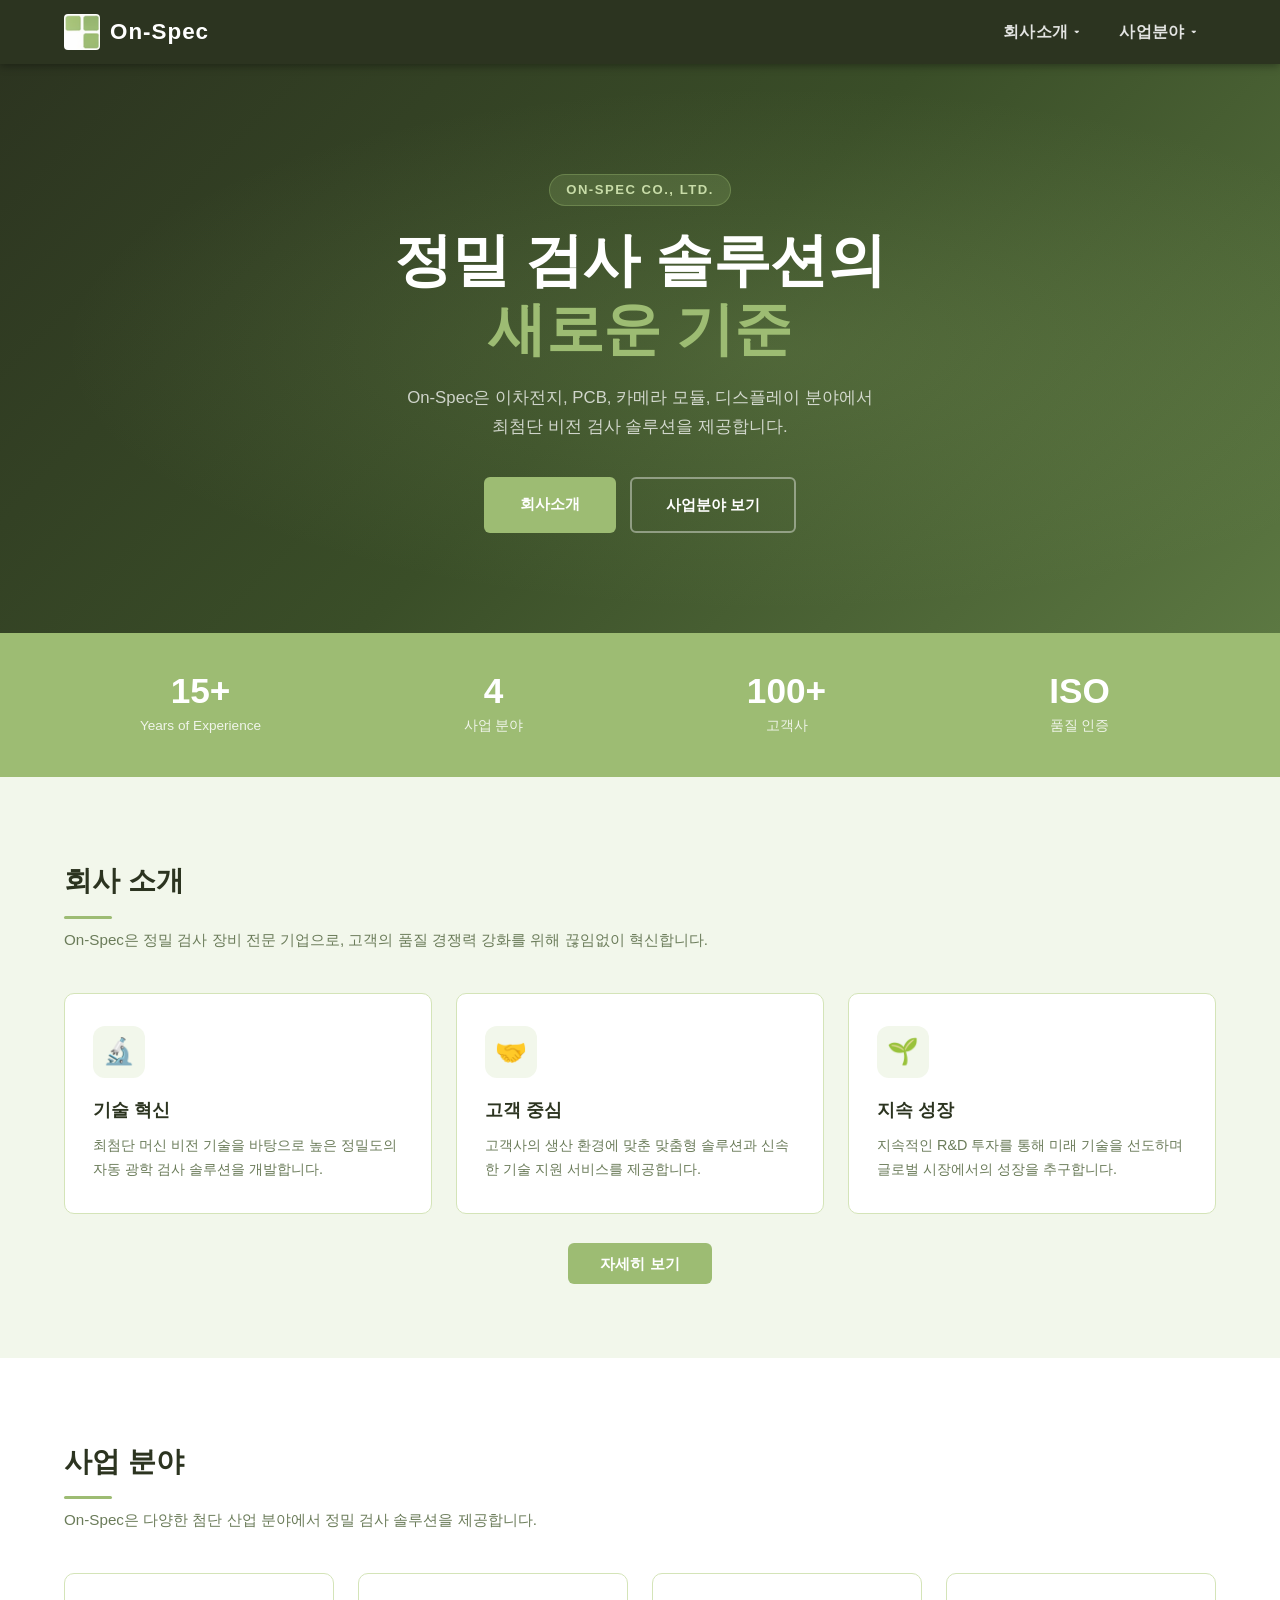
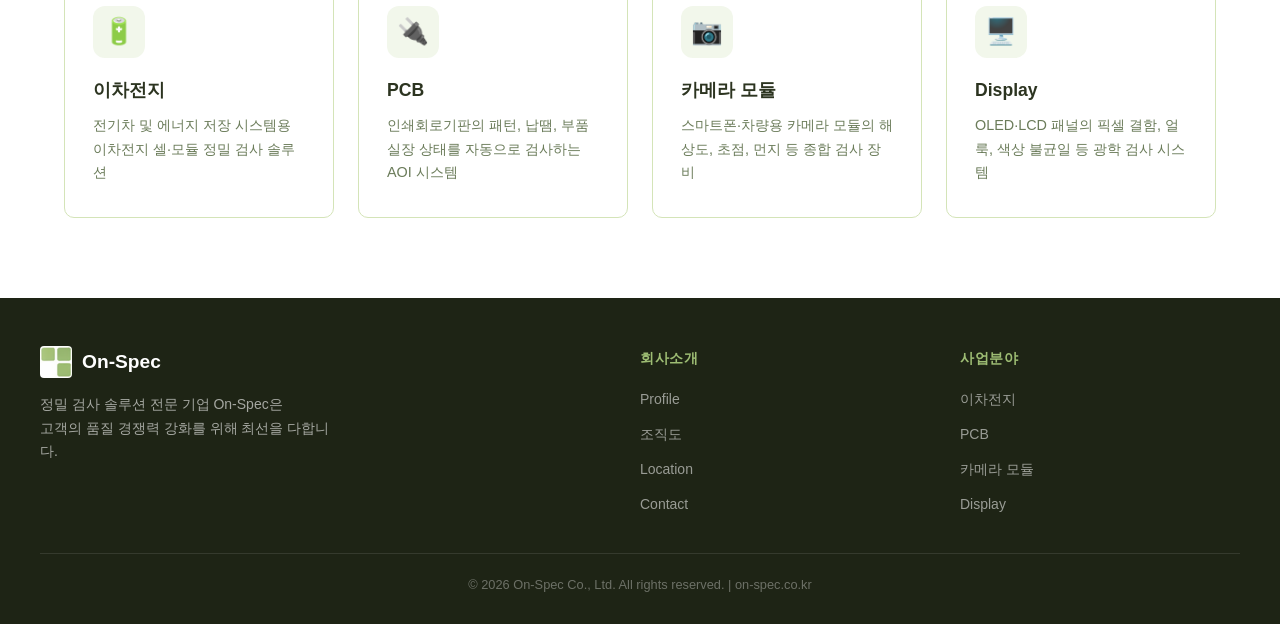
==== index.html @ 86bdb52d "Add complete homepage layout with navigation, company page, and 4 business area pages Agent-Logs-Url" ====
<!DOCTYPE html>
<html lang="ko">
<head>
  <meta charset="UTF-8">
  <meta name="viewport" content="width=device-width, initial-scale=1.0">
  <link rel="icon" href="favicon.ico" type="image/x-icon">
  <title>On-Spec | 홈</title>
  <link rel="stylesheet" href="styles.css">
</head>
<body>

<!-- ── Navigation ─────────────────────────── -->
<nav class="navbar">
  <div class="navbar-inner">
    <a href="index.html" class="navbar-brand">
      <img src="favicon.ico" alt="On-Spec Logo">
      On-Spec
    </a>

    <button class="nav-toggle" id="navToggle" aria-label="메뉴 열기">
      <span></span><span></span><span></span>
    </button>

    <ul class="nav-menu" id="navMenu">
      <li class="nav-item">
        <a href="company.html" class="nav-link">회사소개 <span class="arrow">▾</span></a>
        <div class="dropdown">
          <a href="company.html#profile">Profile</a>
          <a href="company.html#org">조직도</a>
          <a href="company.html#location">Location</a>
          <a href="company.html#contact">Contact</a>
        </div>
      </li>
      <li class="nav-item">
        <a href="battery.html" class="nav-link">사업분야 <span class="arrow">▾</span></a>
        <div class="dropdown">
          <a href="battery.html">이차전지</a>
          <a href="pcb.html">PCB</a>
          <a href="camera.html">카메라 모듈</a>
          <a href="display.html">Display</a>
        </div>
      </li>
    </ul>
  </div>
</nav>

<!-- ── Hero ──────────────────────────────── -->
<section class="hero">
  <div class="hero-content">
    <span class="hero-tag">On-Spec Co., Ltd.</span>
    <h1>정밀 검사 솔루션의<br><em>새로운 기준</em></h1>
    <p class="hero-desc">
      On-Spec은 이차전지, PCB, 카메라 모듈, 디스플레이 분야에서<br>
      최첨단 비전 검사 솔루션을 제공합니다.
    </p>
    <div class="hero-actions">
      <a href="company.html" class="btn-hero-primary">회사소개</a>
      <a href="battery.html" class="btn-hero-outline">사업분야 보기</a>
    </div>
  </div>
</section>

<!-- ── Stats ─────────────────────────────── -->
<div class="stat-strip">
  <div class="container">
    <div class="stats-grid">
      <div class="stat-item">
        <div class="stat-num">15+</div>
        <div class="stat-label">Years of Experience</div>
      </div>
      <div class="stat-item">
        <div class="stat-num">4</div>
        <div class="stat-label">사업 분야</div>
      </div>
      <div class="stat-item">
        <div class="stat-num">100+</div>
        <div class="stat-label">고객사</div>
      </div>
      <div class="stat-item">
        <div class="stat-num">ISO</div>
        <div class="stat-label">품질 인증</div>
      </div>
    </div>
  </div>
</div>

<!-- ── Company Overview ───────────────────── -->
<div class="section">
  <div class="container">
    <h2 class="section-title">회사 소개</h2>
    <p class="section-subtitle">On-Spec은 정밀 검사 장비 전문 기업으로, 고객의 품질 경쟁력 강화를 위해 끊임없이 혁신합니다.</p>
    <div class="card-grid">
      <div class="card">
        <div class="card-icon">🔬</div>
        <h3>기술 혁신</h3>
        <p>최첨단 머신 비전 기술을 바탕으로 높은 정밀도의 자동 광학 검사 솔루션을 개발합니다.</p>
      </div>
      <div class="card">
        <div class="card-icon">🤝</div>
        <h3>고객 중심</h3>
        <p>고객사의 생산 환경에 맞춘 맞춤형 솔루션과 신속한 기술 지원 서비스를 제공합니다.</p>
      </div>
      <div class="card">
        <div class="card-icon">🌱</div>
        <h3>지속 성장</h3>
        <p>지속적인 R&amp;D 투자를 통해 미래 기술을 선도하며 글로벌 시장에서의 성장을 추구합니다.</p>
      </div>
    </div>
    <div style="text-align:center;margin-top:36px;">
      <a href="company.html" class="btn-primary">자세히 보기</a>
    </div>
  </div>
</div>

<!-- ── Business Areas ─────────────────────── -->
<div class="section section-alt">
  <div class="container">
    <h2 class="section-title">사업 분야</h2>
    <p class="section-subtitle">On-Spec은 다양한 첨단 산업 분야에서 정밀 검사 솔루션을 제공합니다.</p>
    <div class="card-grid">
      <a href="battery.html" class="card">
        <div class="card-icon">🔋</div>
        <h3>이차전지</h3>
        <p>전기차 및 에너지 저장 시스템용 이차전지 셀·모듈 정밀 검사 솔루션</p>
      </a>
      <a href="pcb.html" class="card">
        <div class="card-icon">🔌</div>
        <h3>PCB</h3>
        <p>인쇄회로기판의 패턴, 납땜, 부품 실장 상태를 자동으로 검사하는 AOI 시스템</p>
      </a>
      <a href="camera.html" class="card">
        <div class="card-icon">📷</div>
        <h3>카메라 모듈</h3>
        <p>스마트폰·차량용 카메라 모듈의 해상도, 초점, 먼지 등 종합 검사 장비</p>
      </a>
      <a href="display.html" class="card">
        <div class="card-icon">🖥️</div>
        <h3>Display</h3>
        <p>OLED·LCD 패널의 픽셀 결함, 얼룩, 색상 불균일 등 광학 검사 시스템</p>
      </a>
    </div>
  </div>
</div>

<!-- ── Footer ─────────────────────────────── -->
<footer>
  <div class="footer-inner">
    <div class="footer-grid">
      <div>
        <div class="footer-brand">
          <img src="favicon.ico" alt="On-Spec Logo">
          On-Spec
        </div>
        <p class="footer-desc">
          정밀 검사 솔루션 전문 기업 On-Spec은<br>
          고객의 품질 경쟁력 강화를 위해 최선을 다합니다.
        </p>
      </div>
      <div class="footer-col">
        <h4>회사소개</h4>
        <ul>
          <li><a href="company.html#profile">Profile</a></li>
          <li><a href="company.html#org">조직도</a></li>
          <li><a href="company.html#location">Location</a></li>
          <li><a href="company.html#contact">Contact</a></li>
        </ul>
      </div>
      <div class="footer-col">
        <h4>사업분야</h4>
        <ul>
          <li><a href="battery.html">이차전지</a></li>
          <li><a href="pcb.html">PCB</a></li>
          <li><a href="camera.html">카메라 모듈</a></li>
          <li><a href="display.html">Display</a></li>
        </ul>
      </div>
    </div>
    <div class="footer-bottom">
      © 2026 On-Spec Co., Ltd. All rights reserved. | on-spec.co.kr
    </div>
  </div>
</footer>

<script>
  // Mobile nav toggle
  const toggle = document.getElementById('navToggle');
  const menu = document.getElementById('navMenu');
  toggle.addEventListener('click', () => menu.classList.toggle('open'));

  // Mobile dropdown toggle
  document.querySelectorAll('.nav-link').forEach(link => {
    link.addEventListener('click', function(e) {
      if (window.innerWidth <= 768 && this.nextElementSibling) {
        e.preventDefault();
        this.parentElement.classList.toggle('open');
      }
    });
  });
</script>
</body>
</html>
---- styles.css ----
/* =========================================
   OnSpec Homepage – Shared Styles
   Color theme derived from favicon.ico
   Primary: #9dbc73 (sage green)
   ========================================= */

:root {
  --primary:        #9dbc73;
  --primary-dark:   #7a9a58;
  --primary-darker: #5c7842;
  --primary-light:  #c8dca8;
  --primary-bg:     #f2f7eb;
  --header-bg:      #2c3420;
  --footer-bg:      #1e2415;
  --white:          #ffffff;
  --text:           #2c3420;
  --text-muted:     #6b7c5a;
  --border:         #d4e4b8;
}

/* ─── Reset & Base ─────────────────────── */
*, *::before, *::after { box-sizing: border-box; margin: 0; padding: 0; }

html { scroll-behavior: smooth; }

body {
  font-family: 'Malgun Gothic', '맑은 고딕', 'Apple SD Gothic Neo', 'Noto Sans KR', sans-serif;
  background: var(--primary-bg);
  color: var(--text);
  line-height: 1.7;
  font-size: 16px;
}

a { color: inherit; text-decoration: none; }
img { max-width: 100%; display: block; }
ul { list-style: none; }

/* ─── Navigation ────────────────────────── */
.navbar {
  position: sticky;
  top: 0;
  z-index: 1000;
  background: var(--header-bg);
  box-shadow: 0 2px 8px rgba(0,0,0,0.35);
}

.navbar-inner {
  max-width: 1200px;
  margin: 0 auto;
  display: flex;
  align-items: center;
  justify-content: space-between;
  padding: 0 24px;
  height: 64px;
}

.navbar-brand {
  display: flex;
  align-items: center;
  gap: 10px;
  color: var(--white);
  font-size: 1.4rem;
  font-weight: 700;
  letter-spacing: 1px;
}
.navbar-brand img {
  width: 36px;
  height: 36px;
  object-fit: contain;
  border-radius: 4px;
}

/* nav menu */
.nav-menu {
  display: flex;
  gap: 0;
  align-items: stretch;
  height: 64px;
}

.nav-item {
  position: relative;
  display: flex;
  align-items: center;
}

.nav-link {
  display: flex;
  align-items: center;
  gap: 6px;
  padding: 0 20px;
  height: 64px;
  color: rgba(255,255,255,0.87);
  font-size: 0.97rem;
  font-weight: 600;
  letter-spacing: 0.3px;
  transition: color 0.2s, background 0.2s;
  white-space: nowrap;
}
.nav-link .arrow {
  font-size: 0.65rem;
  transition: transform 0.2s;
}

.nav-item:hover > .nav-link,
.nav-item.active > .nav-link {
  color: var(--primary);
  background: rgba(157, 188, 115, 0.12);
}
.nav-item:hover > .nav-link .arrow {
  transform: rotate(180deg);
}

/* dropdown */
.dropdown {
  position: absolute;
  top: 64px;
  left: 0;
  min-width: 160px;
  background: var(--header-bg);
  border-top: 2px solid var(--primary);
  box-shadow: 0 6px 20px rgba(0,0,0,0.3);
  opacity: 0;
  visibility: hidden;
  transform: translateY(-8px);
  transition: opacity 0.2s, transform 0.2s, visibility 0.2s;
}

.nav-item:hover > .dropdown {
  opacity: 1;
  visibility: visible;
  transform: translateY(0);
}

.dropdown a {
  display: block;
  padding: 11px 20px;
  color: rgba(255,255,255,0.78);
  font-size: 0.9rem;
  border-bottom: 1px solid rgba(255,255,255,0.06);
  transition: color 0.18s, background 0.18s, padding-left 0.18s;
}
.dropdown a:last-child { border-bottom: none; }

.dropdown a:hover,
.dropdown a.active {
  color: var(--primary);
  background: rgba(157, 188, 115, 0.1);
  padding-left: 26px;
}

/* hamburger (mobile) */
.nav-toggle {
  display: none;
  flex-direction: column;
  gap: 5px;
  background: none;
  border: none;
  cursor: pointer;
  padding: 4px;
}
.nav-toggle span {
  width: 26px;
  height: 2px;
  background: var(--white);
  border-radius: 2px;
  transition: 0.3s;
}

/* ─── Page Hero ─────────────────────────── */
.page-hero {
  background: linear-gradient(135deg, var(--header-bg) 0%, var(--primary-darker) 100%);
  color: var(--white);
  padding: 80px 24px 70px;
  text-align: center;
}
.page-hero h1 {
  font-size: 2.2rem;
  font-weight: 700;
  letter-spacing: 1px;
  margin-bottom: 12px;
}
.page-hero p {
  color: var(--primary-light);
  font-size: 1.05rem;
  max-width: 560px;
  margin: 0 auto;
}

/* breadcrumb */
.breadcrumb {
  background: var(--white);
  border-bottom: 1px solid var(--border);
  padding: 10px 24px;
  font-size: 0.83rem;
  color: var(--text-muted);
}
.breadcrumb-inner {
  max-width: 1200px;
  margin: 0 auto;
  display: flex;
  align-items: center;
  gap: 8px;
}
.breadcrumb a { color: var(--text-muted); }
.breadcrumb a:hover { color: var(--primary-dark); }
.breadcrumb .sep { color: var(--border); }
.breadcrumb .current { color: var(--primary-darker); font-weight: 600; }

/* ─── Main Container ────────────────────── */
.container {
  max-width: 1200px;
  margin: 0 auto;
  padding: 0 24px;
}

/* ─── Sections ──────────────────────────── */
.section {
  padding: 80px 0;
}
.section-alt {
  background: var(--white);
}

.section-title {
  font-size: 1.75rem;
  font-weight: 700;
  color: var(--text);
  margin-bottom: 8px;
  position: relative;
  padding-bottom: 14px;
}
.section-title::after {
  content: '';
  position: absolute;
  bottom: 0;
  left: 0;
  width: 48px;
  height: 3px;
  background: var(--primary);
  border-radius: 2px;
}
.section-subtitle {
  color: var(--text-muted);
  font-size: 0.95rem;
  margin-bottom: 40px;
  margin-top: 8px;
}

/* ─── Cards ─────────────────────────────── */
.card-grid {
  display: grid;
  grid-template-columns: repeat(auto-fit, minmax(260px, 1fr));
  gap: 24px;
  margin-top: 32px;
}

.card {
  background: var(--white);
  border: 1px solid var(--border);
  border-radius: 10px;
  padding: 32px 28px;
  transition: box-shadow 0.25s, transform 0.25s;
}
.card:hover {
  box-shadow: 0 8px 28px rgba(92, 120, 66, 0.15);
  transform: translateY(-3px);
}

.card-icon {
  width: 52px;
  height: 52px;
  background: var(--primary-bg);
  border-radius: 12px;
  display: flex;
  align-items: center;
  justify-content: center;
  font-size: 1.6rem;
  margin-bottom: 18px;
  color: var(--primary-darker);
}

.card h3 {
  font-size: 1.1rem;
  font-weight: 700;
  margin-bottom: 8px;
  color: var(--text);
}
.card p {
  font-size: 0.9rem;
  color: var(--text-muted);
  line-height: 1.65;
}

/* ─── Info Table ────────────────────────── */
.info-table {
  width: 100%;
  border-collapse: collapse;
  background: var(--white);
  border-radius: 8px;
  overflow: hidden;
  box-shadow: 0 2px 8px rgba(0,0,0,0.06);
}
.info-table th,
.info-table td {
  padding: 14px 20px;
  border-bottom: 1px solid var(--border);
  font-size: 0.93rem;
}
.info-table th {
  background: var(--primary-bg);
  color: var(--primary-darker);
  font-weight: 700;
  white-space: nowrap;
  width: 160px;
  text-align: left;
}
.info-table td { color: var(--text); }
.info-table tr:last-child th,
.info-table tr:last-child td { border-bottom: none; }

/* ─── Org Chart ─────────────────────────── */
.org-chart {
  display: flex;
  flex-direction: column;
  align-items: center;
  gap: 0;
  padding: 40px 0;
}
.org-box {
  background: var(--primary);
  color: var(--white);
  padding: 12px 32px;
  border-radius: 6px;
  font-weight: 700;
  font-size: 1rem;
  text-align: center;
  min-width: 140px;
  box-shadow: 0 3px 10px rgba(92,120,66,0.25);
}
.org-box.secondary {
  background: var(--white);
  color: var(--primary-darker);
  border: 2px solid var(--primary);
  font-weight: 600;
  font-size: 0.9rem;
  min-width: 120px;
}
.org-connector {
  width: 2px;
  height: 30px;
  background: var(--primary);
}
.org-row {
  display: flex;
  gap: 24px;
  align-items: flex-start;
  justify-content: center;
}
.org-branch {
  display: flex;
  flex-direction: column;
  align-items: center;
  gap: 0;
}
.org-branch-row {
  display: flex;
  gap: 24px;
  position: relative;
}
.org-branch-row::before {
  content: '';
  position: absolute;
  top: 0;
  left: 60px;
  right: 60px;
  height: 2px;
  background: var(--primary);
}

/* ─── Map placeholder ───────────────────── */
.map-placeholder {
  background: var(--primary-bg);
  border: 2px dashed var(--primary-light);
  border-radius: 10px;
  height: 320px;
  display: flex;
  flex-direction: column;
  align-items: center;
  justify-content: center;
  color: var(--text-muted);
  font-size: 0.95rem;
  gap: 12px;
}
.map-placeholder .map-icon {
  font-size: 2.5rem;
}

/* ─── Contact Form ──────────────────────── */
.contact-form {
  background: var(--white);
  border: 1px solid var(--border);
  border-radius: 10px;
  padding: 36px;
  max-width: 640px;
}
.form-row {
  display: grid;
  grid-template-columns: 1fr 1fr;
  gap: 16px;
  margin-bottom: 16px;
}
.form-group {
  display: flex;
  flex-direction: column;
  gap: 6px;
}
.form-group.full { grid-column: 1 / -1; }
.form-group label {
  font-size: 0.875rem;
  font-weight: 600;
  color: var(--text);
}
.form-group input,
.form-group textarea,
.form-group select {
  padding: 10px 14px;
  border: 1.5px solid var(--border);
  border-radius: 6px;
  font-size: 0.9rem;
  font-family: inherit;
  background: var(--white);
  color: var(--text);
  transition: border-color 0.2s;
  outline: none;
}
.form-group input:focus,
.form-group textarea:focus {
  border-color: var(--primary);
  box-shadow: 0 0 0 3px rgba(157,188,115,0.2);
}
.form-group textarea { resize: vertical; min-height: 120px; }

.btn-primary {
  background: var(--primary);
  color: var(--white);
  border: none;
  padding: 12px 32px;
  border-radius: 6px;
  font-size: 0.95rem;
  font-weight: 700;
  cursor: pointer;
  font-family: inherit;
  transition: background 0.2s, transform 0.15s;
}
.btn-primary:hover {
  background: var(--primary-dark);
  transform: translateY(-1px);
}

/* ─── Business Area Page ────────────────── */
.biz-hero {
  background: linear-gradient(135deg, var(--header-bg) 0%, var(--primary-darker) 55%, var(--primary-dark) 100%);
  color: var(--white);
  padding: 90px 24px;
  text-align: center;
}
.biz-hero .biz-icon {
  font-size: 3.5rem;
  margin-bottom: 16px;
}
.biz-hero h1 {
  font-size: 2.4rem;
  font-weight: 800;
  margin-bottom: 14px;
}
.biz-hero p {
  font-size: 1.05rem;
  color: var(--primary-light);
  max-width: 580px;
  margin: 0 auto;
  line-height: 1.75;
}

.feature-grid {
  display: grid;
  grid-template-columns: repeat(auto-fit, minmax(220px, 1fr));
  gap: 20px;
  margin-top: 32px;
}
.feature-item {
  background: var(--primary-bg);
  border-left: 4px solid var(--primary);
  border-radius: 0 8px 8px 0;
  padding: 20px 22px;
}
.feature-item h4 {
  font-size: 0.97rem;
  font-weight: 700;
  color: var(--primary-darker);
  margin-bottom: 6px;
}
.feature-item p {
  font-size: 0.86rem;
  color: var(--text-muted);
  line-height: 1.6;
}

.spec-table {
  width: 100%;
  border-collapse: collapse;
  margin-top: 28px;
  background: var(--white);
  border-radius: 8px;
  overflow: hidden;
  box-shadow: 0 2px 8px rgba(0,0,0,0.06);
}
.spec-table thead {
  background: var(--primary);
  color: var(--white);
}
.spec-table th,
.spec-table td {
  padding: 13px 18px;
  text-align: left;
  border-bottom: 1px solid var(--border);
  font-size: 0.9rem;
}
.spec-table td { color: var(--text); }
.spec-table tbody tr:hover { background: var(--primary-bg); }
.spec-table tbody tr:last-child td { border-bottom: none; }

/* ─── Footer ────────────────────────────── */
footer {
  background: var(--footer-bg);
  color: rgba(255,255,255,0.6);
  padding: 48px 24px 28px;
}
.footer-inner {
  max-width: 1200px;
  margin: 0 auto;
}
.footer-grid {
  display: grid;
  grid-template-columns: 2fr 1fr 1fr;
  gap: 40px;
  margin-bottom: 36px;
}
.footer-brand {
  display: flex;
  align-items: center;
  gap: 10px;
  color: var(--white);
  font-size: 1.2rem;
  font-weight: 700;
  margin-bottom: 14px;
}
.footer-brand img {
  width: 32px;
  height: 32px;
  object-fit: contain;
  border-radius: 4px;
}
.footer-desc {
  font-size: 0.875rem;
  line-height: 1.7;
  max-width: 300px;
}
.footer-col h4 {
  color: var(--primary);
  font-size: 0.9rem;
  font-weight: 700;
  letter-spacing: 0.5px;
  margin-bottom: 14px;
  text-transform: uppercase;
}
.footer-col ul { display: flex; flex-direction: column; gap: 8px; }
.footer-col ul a {
  font-size: 0.875rem;
  color: rgba(255,255,255,0.55);
  transition: color 0.18s;
}
.footer-col ul a:hover { color: var(--primary); }
.footer-bottom {
  border-top: 1px solid rgba(255,255,255,0.1);
  padding-top: 20px;
  text-align: center;
  font-size: 0.8rem;
  color: rgba(255,255,255,0.35);
}

/* ─── Index Hero ────────────────────────── */
.hero {
  background: linear-gradient(135deg, var(--header-bg) 0%, #3a4e28 50%, var(--primary-darker) 100%);
  color: var(--white);
  padding: 110px 24px 100px;
  text-align: center;
  position: relative;
  overflow: hidden;
}
.hero::before {
  content: '';
  position: absolute;
  inset: 0;
  background: radial-gradient(ellipse at 60% 50%, rgba(157,188,115,0.18) 0%, transparent 65%);
}
.hero-content { position: relative; z-index: 1; }
.hero-tag {
  display: inline-block;
  background: rgba(157,188,115,0.2);
  color: var(--primary-light);
  border: 1px solid rgba(157,188,115,0.35);
  padding: 4px 16px;
  border-radius: 99px;
  font-size: 0.82rem;
  font-weight: 600;
  letter-spacing: 1.5px;
  text-transform: uppercase;
  margin-bottom: 20px;
}
.hero h1 {
  font-size: clamp(2.2rem, 5vw, 3.6rem);
  font-weight: 800;
  line-height: 1.2;
  margin-bottom: 18px;
  letter-spacing: -0.5px;
}
.hero h1 em {
  font-style: normal;
  color: var(--primary);
}
.hero-desc {
  font-size: 1.05rem;
  color: rgba(255,255,255,0.75);
  max-width: 540px;
  margin: 0 auto 36px;
  line-height: 1.75;
}
.hero-actions {
  display: flex;
  gap: 14px;
  justify-content: center;
  flex-wrap: wrap;
}
.btn-hero-primary {
  background: var(--primary);
  color: var(--white);
  padding: 14px 36px;
  border-radius: 6px;
  font-weight: 700;
  font-size: 0.95rem;
  transition: background 0.2s, transform 0.15s;
}
.btn-hero-primary:hover {
  background: var(--primary-dark);
  transform: translateY(-2px);
}
.btn-hero-outline {
  background: transparent;
  color: var(--white);
  border: 2px solid rgba(255,255,255,0.4);
  padding: 13px 34px;
  border-radius: 6px;
  font-weight: 600;
  font-size: 0.95rem;
  transition: border-color 0.2s, background 0.2s;
}
.btn-hero-outline:hover {
  border-color: var(--primary);
  background: rgba(157,188,115,0.1);
}

/* ─── Anchor scroll offset (sticky nav) ─── */
.scroll-anchor {
  display: block;
  visibility: hidden;
  height: 0;
  margin-top: -80px;
  padding-top: 80px;
}

/* ─── Company page sub-nav ─────────────── */
.sub-nav {
  background: var(--white);
  border-bottom: 2px solid var(--border);
  position: sticky;
  top: 64px;
  z-index: 900;
}
.sub-nav-inner {
  max-width: 1200px;
  margin: 0 auto;
  padding: 0 24px;
  display: flex;
  gap: 0;
  overflow-x: auto;
}
.sub-nav a {
  display: block;
  padding: 14px 22px;
  font-size: 0.9rem;
  font-weight: 600;
  color: var(--text-muted);
  border-bottom: 3px solid transparent;
  white-space: nowrap;
  transition: color 0.2s, border-color 0.2s;
}
.sub-nav a:hover,
.sub-nav a.active {
  color: var(--primary-darker);
  border-bottom-color: var(--primary);
}

/* ─── Stat strip ────────────────────────── */
.stat-strip {
  background: var(--primary);
  color: var(--white);
  padding: 40px 24px;
}
.stat-strip .container { display: flex; }
.stats-grid {
  display: grid;
  grid-template-columns: repeat(4, 1fr);
  gap: 20px;
  text-align: center;
  width: 100%;
}
.stat-item .stat-num {
  font-size: 2.2rem;
  font-weight: 800;
  line-height: 1;
  margin-bottom: 6px;
}
.stat-item .stat-label {
  font-size: 0.85rem;
  opacity: 0.85;
}

/* ─── Responsive ────────────────────────── */
@media (max-width: 768px) {
  .nav-toggle { display: flex; }
  .nav-menu {
    position: absolute;
    top: 64px;
    left: 0;
    right: 0;
    background: var(--header-bg);
    flex-direction: column;
    height: auto;
    max-height: 0;
    overflow: hidden;
    transition: max-height 0.35s ease;
    box-shadow: 0 6px 18px rgba(0,0,0,0.3);
  }
  .nav-menu.open { max-height: 600px; }
  .nav-item { flex-direction: column; align-items: flex-start; }
  .nav-link {
    height: auto;
    padding: 14px 20px;
    width: 100%;
    justify-content: space-between;
  }
  .dropdown {
    position: static;
    opacity: 1;
    visibility: visible;
    transform: none;
    box-shadow: none;
    border-top: none;
    border-left: 3px solid var(--primary);
    margin-left: 20px;
    width: calc(100% - 20px);
    display: none;
  }
  .nav-item.open > .dropdown { display: block; }
  .footer-grid { grid-template-columns: 1fr; gap: 28px; }
  .stats-grid { grid-template-columns: repeat(2, 1fr); }
  .form-row { grid-template-columns: 1fr; }
  .page-hero h1 { font-size: 1.6rem; }
  .hero h1 { font-size: 2rem; }
}

@media (max-width: 480px) {
  .stats-grid { grid-template-columns: 1fr 1fr; }
  .section { padding: 52px 0; }
}

/* Responsive two-column grids inside sections */
@media (max-width: 860px) {
  .section > .container > div[style*="grid-template-columns:1fr 1fr"],
  .section.section-alt > .container > div[style*="grid-template-columns:1fr 1fr"] {
    grid-template-columns: 1fr !important;
  }
}
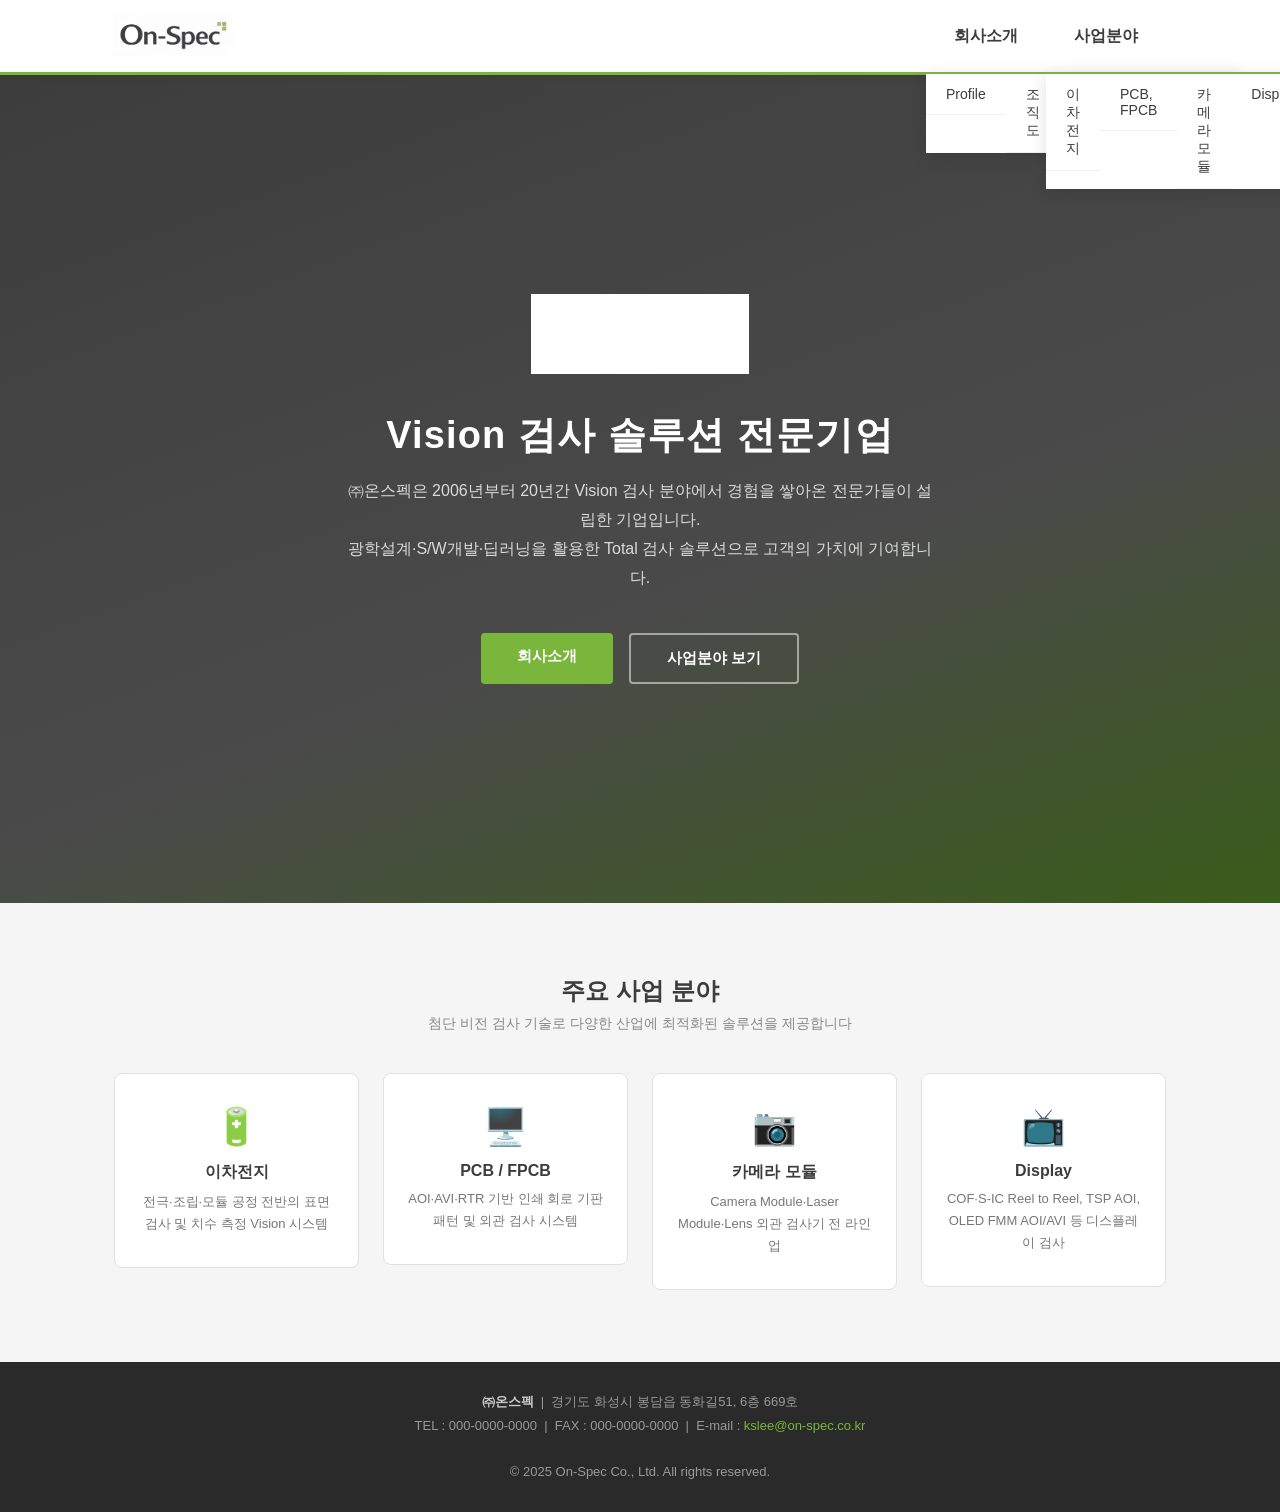
==== commit b1a34694: "Build OnSpec homepage: index, company, business pages with shared CSS Agent-Logs-Url: https://github" ====
--- a/index.html
+++ b/index.html
@@ -4,198 +4,101 @@
   <meta charset="UTF-8">
   <meta name="viewport" content="width=device-width, initial-scale=1.0">
   <link rel="icon" href="favicon.ico" type="image/x-icon">
-  <title>On-Spec | 홈</title>
-  <link rel="stylesheet" href="styles.css">
+  <title>㈜온스펙 – Vision 검사 솔루션 전문기업</title>
+  <link rel="stylesheet" href="css/style.css">
 </head>
 <body>
 
-<!-- ── Navigation ─────────────────────────── -->
-<nav class="navbar">
-  <div class="navbar-inner">
-    <a href="index.html" class="navbar-brand">
-      <img src="favicon.ico" alt="On-Spec Logo">
-      On-Spec
-    </a>
+<!-- ====== HEADER ====== -->
+<header id="main-header">
+  <div class="header-inner">
+    <div class="logo">
+      <a href="index.html">
+        <img src="res/logo.png" alt="On-Spec 로고">
+      </a>
+    </div>
+    <nav id="main-nav">
+      <ul>
+        <li>
+          <a href="company.html">회사소개</a>
+          <ul class="dropdown-menu">
+            <li><a href="company.html#profile">Profile</a></li>
+            <li><a href="company.html#org">조직도</a></li>
+            <li><a href="company.html#location">Location</a></li>
+            <li><a href="company.html#contact">Contact</a></li>
+          </ul>
+        </li>
+        <li>
+          <a href="business.html">사업분야</a>
+          <ul class="dropdown-menu">
+            <li><a href="business.html#battery">이차전지</a></li>
+            <li><a href="business.html#pcb">PCB, FPCB</a></li>
+            <li><a href="business.html#camera">카메라 모듈</a></li>
+            <li><a href="business.html#display">Display</a></li>
+          </ul>
+        </li>
+      </ul>
+    </nav>
+  </div>
+</header>
 
-    <button class="nav-toggle" id="navToggle" aria-label="메뉴 열기">
-      <span></span><span></span><span></span>
-    </button>
-
-    <ul class="nav-menu" id="navMenu">
-      <li class="nav-item">
-        <a href="company.html" class="nav-link">회사소개 <span class="arrow">▾</span></a>
-        <div class="dropdown">
-          <a href="company.html#profile">Profile</a>
-          <a href="company.html#org">조직도</a>
-          <a href="company.html#location">Location</a>
-          <a href="company.html#contact">Contact</a>
-        </div>
-      </li>
-      <li class="nav-item">
-        <a href="battery.html" class="nav-link">사업분야 <span class="arrow">▾</span></a>
-        <div class="dropdown">
-          <a href="battery.html">이차전지</a>
-          <a href="pcb.html">PCB</a>
-          <a href="camera.html">카메라 모듈</a>
-          <a href="display.html">Display</a>
-        </div>
-      </li>
-    </ul>
-  </div>
-</nav>
-
-<!-- ── Hero ──────────────────────────────── -->
-<section class="hero">
-  <div class="hero-content">
-    <span class="hero-tag">On-Spec Co., Ltd.</span>
-    <h1>정밀 검사 솔루션의<br><em>새로운 기준</em></h1>
-    <p class="hero-desc">
-      On-Spec은 이차전지, PCB, 카메라 모듈, 디스플레이 분야에서<br>
-      최첨단 비전 검사 솔루션을 제공합니다.
-    </p>
-    <div class="hero-actions">
-      <a href="company.html" class="btn-hero-primary">회사소개</a>
-      <a href="battery.html" class="btn-hero-outline">사업분야 보기</a>
+<!-- ====== HERO ====== -->
+<section class="index-hero">
+  <div class="index-hero-content">
+    <img src="res/logo.png" alt="On-Spec" class="index-hero-logo">
+    <h2>Vision 검사 솔루션 전문기업</h2>
+    <p>㈜온스펙은 2006년부터 20년간 Vision 검사 분야에서 경험을 쌓아온 전문가들이 설립한 기업입니다.<br>
+       광학설계·S/W개발·딥러닝을 활용한 Total 검사 솔루션으로 고객의 가치에 기여합니다.</p>
+    <div class="hero-buttons">
+      <a href="company.html" class="btn-primary">회사소개</a>
+      <a href="business.html" class="btn-secondary">사업분야 보기</a>
     </div>
   </div>
 </section>
 
-<!-- ── Stats ─────────────────────────────── -->
-<div class="stat-strip">
-  <div class="container">
-    <div class="stats-grid">
-      <div class="stat-item">
-        <div class="stat-num">15+</div>
-        <div class="stat-label">Years of Experience</div>
+<!-- ====== FEATURE CARDS ====== -->
+<div class="index-features">
+  <p class="features-title">주요 사업 분야</p>
+  <p class="features-sub">첨단 비전 검사 기술로 다양한 산업에 최적화된 솔루션을 제공합니다</p>
+  <div class="features-grid">
+    <a href="business.html#battery" style="text-decoration:none">
+      <div class="feature-card">
+        <div class="f-icon">🔋</div>
+        <h3>이차전지</h3>
+        <p>전극·조립·모듈 공정 전반의 표면 검사 및 치수 측정 Vision 시스템</p>
       </div>
-      <div class="stat-item">
-        <div class="stat-num">4</div>
-        <div class="stat-label">사업 분야</div>
+    </a>
+    <a href="business.html#pcb" style="text-decoration:none">
+      <div class="feature-card">
+        <div class="f-icon">🖥️</div>
+        <h3>PCB / FPCB</h3>
+        <p>AOI·AVI·RTR 기반 인쇄 회로 기판 패턴 및 외관 검사 시스템</p>
       </div>
-      <div class="stat-item">
-        <div class="stat-num">100+</div>
-        <div class="stat-label">고객사</div>
+    </a>
+    <a href="business.html#camera" style="text-decoration:none">
+      <div class="feature-card">
+        <div class="f-icon">📷</div>
+        <h3>카메라 모듈</h3>
+        <p>Camera Module·Laser Module·Lens 외관 검사기 전 라인업</p>
       </div>
-      <div class="stat-item">
-        <div class="stat-num">ISO</div>
-        <div class="stat-label">품질 인증</div>
+    </a>
+    <a href="business.html#display" style="text-decoration:none">
+      <div class="feature-card">
+        <div class="f-icon">📺</div>
+        <h3>Display</h3>
+        <p>COF·S-IC Reel to Reel, TSP AOI, OLED FMM AOI/AVI 등 디스플레이 검사</p>
       </div>
-    </div>
+    </a>
   </div>
 </div>
 
-<!-- ── Company Overview ───────────────────── -->
-<div class="section">
-  <div class="container">
-    <h2 class="section-title">회사 소개</h2>
-    <p class="section-subtitle">On-Spec은 정밀 검사 장비 전문 기업으로, 고객의 품질 경쟁력 강화를 위해 끊임없이 혁신합니다.</p>
-    <div class="card-grid">
-      <div class="card">
-        <div class="card-icon">🔬</div>
-        <h3>기술 혁신</h3>
-        <p>최첨단 머신 비전 기술을 바탕으로 높은 정밀도의 자동 광학 검사 솔루션을 개발합니다.</p>
-      </div>
-      <div class="card">
-        <div class="card-icon">🤝</div>
-        <h3>고객 중심</h3>
-        <p>고객사의 생산 환경에 맞춘 맞춤형 솔루션과 신속한 기술 지원 서비스를 제공합니다.</p>
-      </div>
-      <div class="card">
-        <div class="card-icon">🌱</div>
-        <h3>지속 성장</h3>
-        <p>지속적인 R&amp;D 투자를 통해 미래 기술을 선도하며 글로벌 시장에서의 성장을 추구합니다.</p>
-      </div>
-    </div>
-    <div style="text-align:center;margin-top:36px;">
-      <a href="company.html" class="btn-primary">자세히 보기</a>
-    </div>
-  </div>
-</div>
-
-<!-- ── Business Areas ─────────────────────── -->
-<div class="section section-alt">
-  <div class="container">
-    <h2 class="section-title">사업 분야</h2>
-    <p class="section-subtitle">On-Spec은 다양한 첨단 산업 분야에서 정밀 검사 솔루션을 제공합니다.</p>
-    <div class="card-grid">
-      <a href="battery.html" class="card">
-        <div class="card-icon">🔋</div>
-        <h3>이차전지</h3>
-        <p>전기차 및 에너지 저장 시스템용 이차전지 셀·모듈 정밀 검사 솔루션</p>
-      </a>
-      <a href="pcb.html" class="card">
-        <div class="card-icon">🔌</div>
-        <h3>PCB</h3>
-        <p>인쇄회로기판의 패턴, 납땜, 부품 실장 상태를 자동으로 검사하는 AOI 시스템</p>
-      </a>
-      <a href="camera.html" class="card">
-        <div class="card-icon">📷</div>
-        <h3>카메라 모듈</h3>
-        <p>스마트폰·차량용 카메라 모듈의 해상도, 초점, 먼지 등 종합 검사 장비</p>
-      </a>
-      <a href="display.html" class="card">
-        <div class="card-icon">🖥️</div>
-        <h3>Display</h3>
-        <p>OLED·LCD 패널의 픽셀 결함, 얼룩, 색상 불균일 등 광학 검사 시스템</p>
-      </a>
-    </div>
-  </div>
-</div>
-
-<!-- ── Footer ─────────────────────────────── -->
+<!-- ====== FOOTER ====== -->
 <footer>
-  <div class="footer-inner">
-    <div class="footer-grid">
-      <div>
-        <div class="footer-brand">
-          <img src="favicon.ico" alt="On-Spec Logo">
-          On-Spec
-        </div>
-        <p class="footer-desc">
-          정밀 검사 솔루션 전문 기업 On-Spec은<br>
-          고객의 품질 경쟁력 강화를 위해 최선을 다합니다.
-        </p>
-      </div>
-      <div class="footer-col">
-        <h4>회사소개</h4>
-        <ul>
-          <li><a href="company.html#profile">Profile</a></li>
-          <li><a href="company.html#org">조직도</a></li>
-          <li><a href="company.html#location">Location</a></li>
-          <li><a href="company.html#contact">Contact</a></li>
-        </ul>
-      </div>
-      <div class="footer-col">
-        <h4>사업분야</h4>
-        <ul>
-          <li><a href="battery.html">이차전지</a></li>
-          <li><a href="pcb.html">PCB</a></li>
-          <li><a href="camera.html">카메라 모듈</a></li>
-          <li><a href="display.html">Display</a></li>
-        </ul>
-      </div>
-    </div>
-    <div class="footer-bottom">
-      © 2026 On-Spec Co., Ltd. All rights reserved. | on-spec.co.kr
-    </div>
-  </div>
+  <strong>㈜온스펙</strong> &nbsp;|&nbsp; 경기도 화성시 봉담읍 동화길51, 6층 669호<br>
+  TEL : 000-0000-0000 &nbsp;|&nbsp; FAX : 000-0000-0000 &nbsp;|&nbsp;
+  E-mail : <a href="mailto:kslee@on-spec.co.kr">kslee@on-spec.co.kr</a><br><br>
+  © 2025 On-Spec Co., Ltd. All rights reserved.
 </footer>
 
-<script>
-  // Mobile nav toggle
-  const toggle = document.getElementById('navToggle');
-  const menu = document.getElementById('navMenu');
-  toggle.addEventListener('click', () => menu.classList.toggle('open'));
-
-  // Mobile dropdown toggle
-  document.querySelectorAll('.nav-link').forEach(link => {
-    link.addEventListener('click', function(e) {
-      if (window.innerWidth <= 768 && this.nextElementSibling) {
-        e.preventDefault();
-        this.parentElement.classList.toggle('open');
-      }
-    });
-  });
-</script>
 </body>
-</html>+</html>
--- a/css/style.css
+++ b/css/style.css
@@ -0,0 +1,559 @@
+/* ============================================================
+   OnSpec Homepage – Shared Styles
+   Color palette derived from res/logo.png
+     Primary dark : #3D3D3D  (charcoal text / header)
+     Accent green : #7AB53C  (logo green squares)
+     Light green  : #EBF3DC  (subtle backgrounds)
+     Border grey  : #E0E0E0
+   ============================================================ */
+
+*, *::before, *::after { box-sizing: border-box; margin: 0; padding: 0; }
+
+html { scroll-behavior: smooth; }
+
+body {
+  font-family: 'Malgun Gothic', '맑은 고딕', Arial, sans-serif;
+  background: #F5F5F5;
+  color: #3D3D3D;
+  min-height: 100vh;
+}
+
+/* ── Header ─────────────────────────────────────────────── */
+#main-header {
+  background: #fff;
+  border-bottom: 3px solid #7AB53C;
+  position: sticky;
+  top: 0;
+  z-index: 1000;
+  box-shadow: 0 2px 8px rgba(0,0,0,0.08);
+}
+
+.header-inner {
+  max-width: 1100px;
+  margin: 0 auto;
+  display: flex;
+  align-items: center;
+  justify-content: space-between;
+  padding: 0 24px;
+  height: 72px;
+}
+
+.logo a {
+  display: flex;
+  align-items: center;
+  text-decoration: none;
+  gap: 10px;
+}
+
+.logo img {
+  height: 44px;
+  width: auto;
+}
+
+/* ── Main Navigation ─────────────────────────────────────── */
+#main-nav ul {
+  list-style: none;
+  display: flex;
+  gap: 0;
+}
+
+#main-nav > ul > li {
+  position: relative;
+}
+
+#main-nav > ul > li > a {
+  display: block;
+  padding: 0 28px;
+  line-height: 72px;
+  font-size: 16px;
+  font-weight: 600;
+  color: #3D3D3D;
+  text-decoration: none;
+  transition: color .2s;
+}
+
+#main-nav > ul > li > a:hover,
+#main-nav > ul > li > a.active {
+  color: #7AB53C;
+}
+
+#main-nav > ul > li > a.active {
+  border-bottom: 3px solid #7AB53C;
+}
+
+/* ── Dropdown ────────────────────────────────────────────── */
+.dropdown-menu {
+  display: none;
+  position: absolute;
+  top: 100%;
+  left: 0;
+  background: #fff;
+  min-width: 180px;
+  border-top: 2px solid #7AB53C;
+  box-shadow: 0 4px 16px rgba(0,0,0,0.12);
+  z-index: 999;
+}
+
+#main-nav > ul > li:hover .dropdown-menu { display: block; }
+
+.dropdown-menu li a {
+  display: block;
+  padding: 12px 20px;
+  font-size: 14px;
+  color: #3D3D3D;
+  text-decoration: none;
+  border-bottom: 1px solid #F0F0F0;
+  transition: background .15s, color .15s;
+}
+
+.dropdown-menu li:last-child a { border-bottom: none; }
+
+.dropdown-menu li a:hover {
+  background: #EBF3DC;
+  color: #5C8C28;
+}
+
+/* ── Page Hero Banner ────────────────────────────────────── */
+.page-hero {
+  background: linear-gradient(135deg, #3D3D3D 0%, #555 100%);
+  color: #fff;
+  text-align: center;
+  padding: 60px 24px 50px;
+}
+
+.page-hero h1 {
+  font-size: 32px;
+  font-weight: 700;
+  letter-spacing: .04em;
+  margin-bottom: 10px;
+}
+
+.page-hero p {
+  font-size: 15px;
+  opacity: .75;
+}
+
+/* ── Sub-Nav (sticky inside pages) ──────────────────────── */
+.sub-nav {
+  background: #3D3D3D;
+  position: sticky;
+  top: 72px;
+  z-index: 900;
+}
+
+.sub-nav ul {
+  list-style: none;
+  display: flex;
+  max-width: 1100px;
+  margin: 0 auto;
+  padding: 0 24px;
+}
+
+.sub-nav ul li a {
+  display: block;
+  padding: 14px 24px;
+  font-size: 14px;
+  font-weight: 600;
+  color: #ccc;
+  text-decoration: none;
+  transition: color .2s, background .2s;
+}
+
+.sub-nav ul li a:hover,
+.sub-nav ul li a.active {
+  color: #fff;
+  background: #7AB53C;
+}
+
+/* ── Page Layout ─────────────────────────────────────────── */
+.page-content {
+  max-width: 1100px;
+  margin: 0 auto;
+  padding: 0 24px 60px;
+}
+
+/* ── Section ─────────────────────────────────────────────── */
+.content-section {
+  padding: 70px 0 50px;
+  border-bottom: 1px solid #E0E0E0;
+}
+
+.content-section:last-child { border-bottom: none; }
+
+.section-title {
+  font-size: 26px;
+  font-weight: 700;
+  color: #3D3D3D;
+  margin-bottom: 28px;
+  padding-bottom: 12px;
+  border-bottom: 3px solid #7AB53C;
+  display: inline-block;
+}
+
+/* ── Profile ─────────────────────────────────────────────── */
+.profile-intro {
+  background: #EBF3DC;
+  border-left: 5px solid #7AB53C;
+  padding: 24px 28px;
+  border-radius: 4px;
+  font-size: 15px;
+  line-height: 1.8;
+  margin-bottom: 32px;
+  color: #3D3D3D;
+}
+
+.profile-table {
+  width: 100%;
+  border-collapse: collapse;
+  font-size: 15px;
+}
+
+.profile-table th,
+.profile-table td {
+  padding: 14px 20px;
+  border: 1px solid #E0E0E0;
+  text-align: left;
+}
+
+.profile-table th {
+  background: #3D3D3D;
+  color: #fff;
+  width: 160px;
+  font-weight: 600;
+}
+
+.profile-table td { background: #fff; }
+
+/* ── Org Chart ───────────────────────────────────────────── */
+.org-chart {
+  display: flex;
+  flex-direction: column;
+  align-items: center;
+  gap: 0;
+  padding: 20px 0;
+}
+
+.org-box {
+  background: #3D3D3D;
+  color: #fff;
+  padding: 14px 40px;
+  border-radius: 6px;
+  font-size: 15px;
+  font-weight: 600;
+  text-align: center;
+  min-width: 140px;
+}
+
+.org-box.top { background: #7AB53C; }
+
+.org-connector {
+  width: 2px;
+  height: 40px;
+  background: #AAAAAA;
+}
+
+.org-line {
+  display: flex;
+  align-items: flex-start;
+  gap: 20px;
+  position: relative;
+}
+
+.org-line::before {
+  content: '';
+  position: absolute;
+  top: 0;
+  left: 50%;
+  transform: translateX(-50%);
+  width: calc(100% - 140px);
+  height: 2px;
+  background: #AAAAAA;
+}
+
+.org-children {
+  display: flex;
+  gap: 20px;
+}
+
+.org-child-wrap {
+  display: flex;
+  flex-direction: column;
+  align-items: center;
+}
+
+.org-child-connector {
+  width: 2px;
+  height: 30px;
+  background: #AAAAAA;
+}
+
+.org-box.child {
+  background: #fff;
+  color: #3D3D3D;
+  border: 2px solid #7AB53C;
+  padding: 12px 18px;
+  min-width: 110px;
+  font-size: 14px;
+}
+
+/* ── Location ────────────────────────────────────────────── */
+.map-placeholder {
+  width: 100%;
+  height: 380px;
+  background: #E8E8E8;
+  border: 2px dashed #AAAAAA;
+  border-radius: 8px;
+  display: flex;
+  flex-direction: column;
+  align-items: center;
+  justify-content: center;
+  color: #888;
+  font-size: 15px;
+  gap: 10px;
+}
+
+.map-placeholder svg {
+  width: 48px;
+  height: 48px;
+  fill: #AAAAAA;
+}
+
+.location-address {
+  margin-top: 16px;
+  font-size: 15px;
+  color: #555;
+}
+
+.location-address strong { color: #3D3D3D; }
+
+/* ── Contact ─────────────────────────────────────────────── */
+.contact-grid {
+  display: grid;
+  grid-template-columns: repeat(auto-fit, minmax(240px, 1fr));
+  gap: 20px;
+}
+
+.contact-card {
+  background: #fff;
+  border: 1px solid #E0E0E0;
+  border-top: 4px solid #7AB53C;
+  border-radius: 6px;
+  padding: 24px 28px;
+}
+
+.contact-card .contact-icon {
+  font-size: 28px;
+  margin-bottom: 12px;
+}
+
+.contact-card h4 {
+  font-size: 14px;
+  color: #888;
+  margin-bottom: 6px;
+  text-transform: uppercase;
+  letter-spacing: .06em;
+}
+
+.contact-card p {
+  font-size: 16px;
+  font-weight: 600;
+  color: #3D3D3D;
+}
+
+.contact-card a {
+  color: #7AB53C;
+  text-decoration: none;
+}
+
+.contact-card a:hover { text-decoration: underline; }
+
+/* ── Business Section Cards ──────────────────────────────── */
+.biz-intro {
+  font-size: 15px;
+  color: #555;
+  margin-bottom: 28px;
+  line-height: 1.7;
+}
+
+.biz-card-grid {
+  display: grid;
+  grid-template-columns: repeat(auto-fill, minmax(280px, 1fr));
+  gap: 18px;
+}
+
+.biz-card {
+  background: #fff;
+  border: 1px solid #E0E0E0;
+  border-left: 5px solid #7AB53C;
+  border-radius: 6px;
+  padding: 20px 22px;
+  font-size: 14px;
+  line-height: 1.7;
+  color: #3D3D3D;
+  transition: box-shadow .2s, transform .2s;
+}
+
+.biz-card:hover {
+  box-shadow: 0 4px 16px rgba(122,181,60,0.15);
+  transform: translateY(-2px);
+}
+
+.biz-card .biz-card-icon {
+  font-size: 26px;
+  margin-bottom: 10px;
+}
+
+.biz-card h4 {
+  font-size: 15px;
+  font-weight: 700;
+  color: #3D3D3D;
+  margin-bottom: 8px;
+}
+
+/* ── Index Hero ──────────────────────────────────────────── */
+.index-hero {
+  min-height: calc(100vh - 72px);
+  background: linear-gradient(160deg, #3D3D3D 0%, #4A4A4A 60%, #3a5c1a 100%);
+  display: flex;
+  align-items: center;
+  justify-content: center;
+  text-align: center;
+  padding: 60px 24px;
+}
+
+.index-hero-content { color: #fff; }
+
+.index-hero-logo {
+  height: 80px;
+  width: auto;
+  margin-bottom: 32px;
+  filter: brightness(0) invert(1);
+}
+
+.index-hero h2 {
+  font-size: 38px;
+  font-weight: 700;
+  margin-bottom: 16px;
+  letter-spacing: .03em;
+}
+
+.index-hero p {
+  font-size: 16px;
+  opacity: .8;
+  max-width: 600px;
+  margin: 0 auto 40px;
+  line-height: 1.8;
+}
+
+.hero-buttons { display: flex; gap: 16px; justify-content: center; flex-wrap: wrap; }
+
+.btn-primary {
+  background: #7AB53C;
+  color: #fff;
+  padding: 14px 36px;
+  border-radius: 4px;
+  text-decoration: none;
+  font-size: 15px;
+  font-weight: 600;
+  transition: background .2s;
+}
+
+.btn-primary:hover { background: #5C8C28; }
+
+.btn-secondary {
+  background: transparent;
+  color: #fff;
+  padding: 14px 36px;
+  border-radius: 4px;
+  border: 2px solid rgba(255,255,255,0.5);
+  text-decoration: none;
+  font-size: 15px;
+  font-weight: 600;
+  transition: border-color .2s, background .2s;
+}
+
+.btn-secondary:hover {
+  border-color: #fff;
+  background: rgba(255,255,255,0.08);
+}
+
+/* ── Index Feature Cards ─────────────────────────────────── */
+.index-features {
+  max-width: 1100px;
+  margin: 0 auto;
+  padding: 72px 24px;
+}
+
+.features-title {
+  text-align: center;
+  font-size: 24px;
+  font-weight: 700;
+  margin-bottom: 8px;
+  color: #3D3D3D;
+}
+
+.features-sub {
+  text-align: center;
+  font-size: 14px;
+  color: #888;
+  margin-bottom: 40px;
+}
+
+.features-grid {
+  display: grid;
+  grid-template-columns: repeat(auto-fit, minmax(220px, 1fr));
+  gap: 24px;
+}
+
+.feature-card {
+  background: #fff;
+  border-radius: 8px;
+  padding: 32px 24px;
+  text-align: center;
+  border: 1px solid #E0E0E0;
+  transition: box-shadow .2s;
+}
+
+.feature-card:hover { box-shadow: 0 6px 24px rgba(0,0,0,0.09); }
+
+.feature-card .f-icon { font-size: 36px; margin-bottom: 14px; }
+
+.feature-card h3 { font-size: 16px; font-weight: 700; margin-bottom: 8px; color: #3D3D3D; }
+
+.feature-card p { font-size: 13px; color: #777; line-height: 1.7; }
+
+/* ── Footer ──────────────────────────────────────────────── */
+footer {
+  background: #2A2A2A;
+  color: #999;
+  text-align: center;
+  padding: 28px 24px;
+  font-size: 13px;
+  line-height: 1.8;
+}
+
+footer strong { color: #ccc; }
+
+footer a { color: #7AB53C; text-decoration: none; }
+
+/* ── Utility ─────────────────────────────────────────────── */
+.text-green { color: #7AB53C; }
+
+/* ── Responsive ──────────────────────────────────────────── */
+@media (max-width: 768px) {
+  .header-inner { height: 60px; padding: 0 16px; }
+  .sub-nav { top: 60px; }
+
+  #main-nav > ul > li > a { padding: 0 14px; font-size: 14px; line-height: 60px; }
+
+  .page-hero h1 { font-size: 24px; }
+  .index-hero h2 { font-size: 26px; }
+  .index-hero-logo { height: 54px; }
+
+  .org-children { flex-wrap: wrap; justify-content: center; }
+
+  .org-line::before { display: none; }
+
+  .sub-nav ul { overflow-x: auto; }
+  .sub-nav ul li a { padding: 14px 16px; font-size: 13px; white-space: nowrap; }
+}
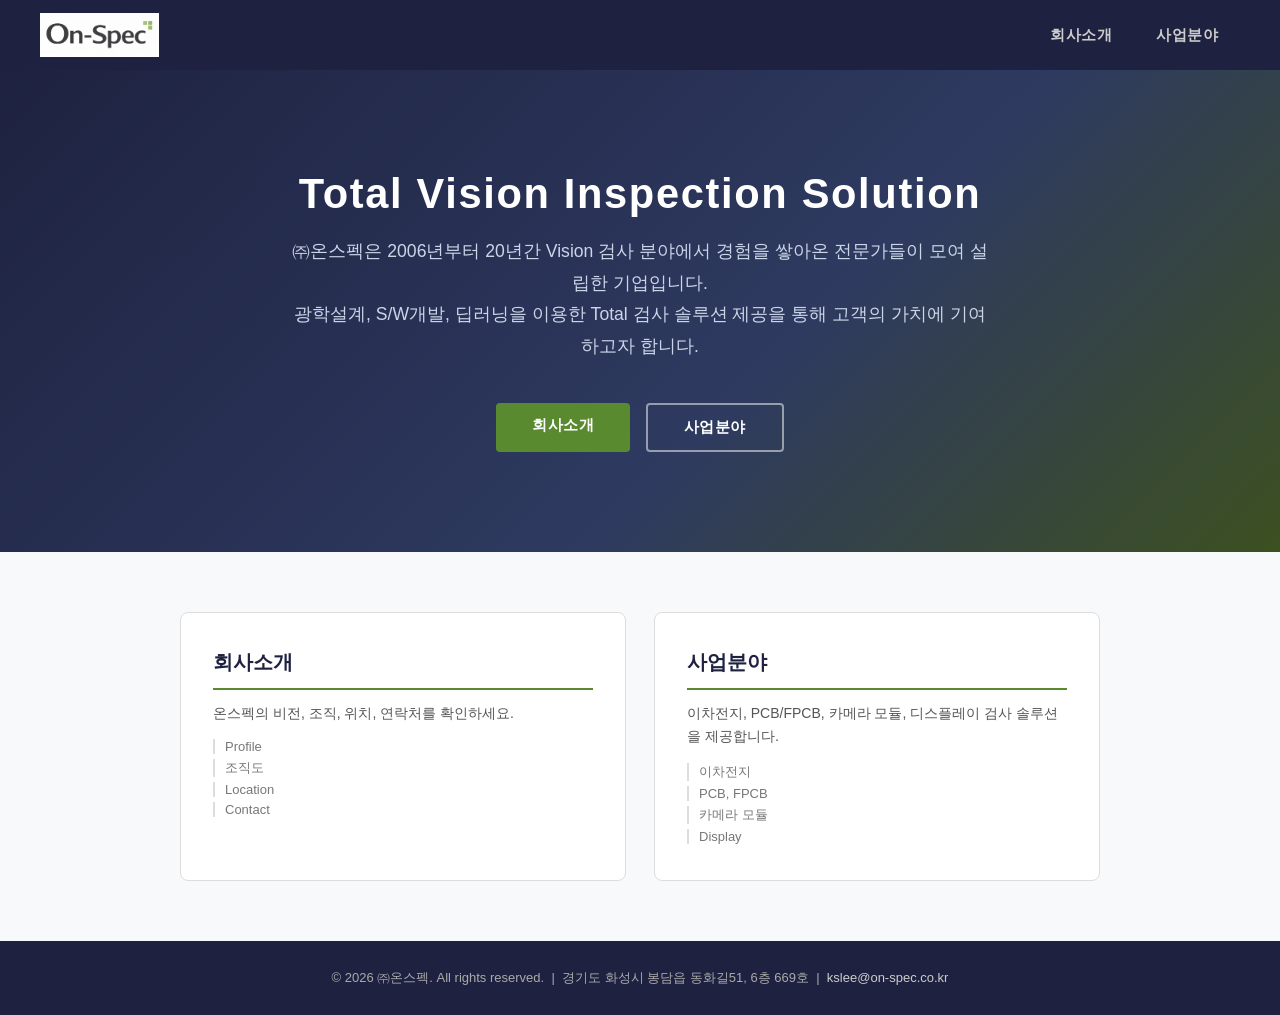
==== commit 79e5089a: "Build complete OnSpec homepage with 3 pages Agent-Logs-Url: https://github.com/her30306/OnSpec_Homep" ====
--- a/index.html
+++ b/index.html
@@ -1,104 +1,249 @@
 <!DOCTYPE html>
 <html lang="ko">
 <head>
-  <meta charset="UTF-8">
-  <meta name="viewport" content="width=device-width, initial-scale=1.0">
-  <link rel="icon" href="favicon.ico" type="image/x-icon">
-  <title>㈜온스펙 – Vision 검사 솔루션 전문기업</title>
-  <link rel="stylesheet" href="css/style.css">
+    <meta charset="UTF-8">
+    <meta name="viewport" content="width=device-width, initial-scale=1.0">
+    <link rel="icon" href="favicon.ico" type="image/x-icon">
+    <title>㈜온스펙 - OnSpec</title>
+    <style>
+        *, *::before, *::after { box-sizing: border-box; margin: 0; padding: 0; }
+
+        :root {
+            --primary: #1e2240;
+            --accent:  #5a8a30;
+            --light:   #f8f9fa;
+            --text:    #333;
+            --border:  #ddd;
+        }
+
+        body {
+            font-family: 'Apple SD Gothic Neo', 'Malgun Gothic', Arial, sans-serif;
+            background: var(--light);
+            color: var(--text);
+        }
+
+        /* ── Header ── */
+        header {
+            background: var(--primary);
+            position: sticky;
+            top: 0;
+            z-index: 100;
+            display: flex;
+            align-items: center;
+            justify-content: space-between;
+            padding: 0 40px;
+            height: 70px;
+        }
+        .logo-wrap a {
+            display: flex;
+            align-items: center;
+            text-decoration: none;
+        }
+        .logo-wrap img {
+            height: 44px;
+            width: auto;
+        }
+
+        nav {
+            display: flex;
+            gap: 0;
+        }
+        nav a {
+            display: block;
+            color: #ccc;
+            text-decoration: none;
+            font-size: 15px;
+            font-weight: 600;
+            padding: 0 22px;
+            height: 70px;
+            line-height: 70px;
+            letter-spacing: 0.03em;
+            transition: color 0.2s, background 0.2s;
+        }
+        nav a:hover {
+            color: #fff;
+            background: rgba(255,255,255,0.08);
+        }
+        nav a.active {
+            color: #fff;
+            border-bottom: 3px solid var(--accent);
+        }
+
+        /* ── Hero ── */
+        .hero {
+            background: linear-gradient(135deg, #1e2240 0%, #2e3a60 60%, #3d5020 100%);
+            color: #fff;
+            padding: 100px 40px;
+            text-align: center;
+        }
+        .hero h1 {
+            font-size: 2.6rem;
+            font-weight: 700;
+            margin-bottom: 18px;
+            letter-spacing: 0.04em;
+        }
+        .hero p {
+            font-size: 1.1rem;
+            line-height: 1.8;
+            max-width: 700px;
+            margin: 0 auto 40px;
+            color: #cbd5e8;
+        }
+        .hero-buttons {
+            display: flex;
+            gap: 16px;
+            justify-content: center;
+        }
+        .btn {
+            display: inline-block;
+            text-decoration: none;
+            padding: 13px 36px;
+            border-radius: 4px;
+            font-size: 15px;
+            font-weight: 600;
+            letter-spacing: 0.03em;
+            transition: background 0.2s, color 0.2s;
+        }
+        .btn-primary {
+            background: var(--accent);
+            color: #fff;
+        }
+        .btn-primary:hover { background: #4a7225; }
+        .btn-outline {
+            background: transparent;
+            color: #fff;
+            border: 2px solid rgba(255,255,255,0.5);
+        }
+        .btn-outline:hover {
+            background: rgba(255,255,255,0.1);
+            border-color: #fff;
+        }
+
+        /* ── Cards ── */
+        .cards-section {
+            max-width: 1000px;
+            margin: 60px auto;
+            padding: 0 40px;
+            display: grid;
+            grid-template-columns: 1fr 1fr;
+            gap: 28px;
+        }
+        .card {
+            background: #fff;
+            border-radius: 8px;
+            border: 1px solid var(--border);
+            padding: 36px 32px;
+            text-decoration: none;
+            color: var(--text);
+            transition: box-shadow 0.2s, transform 0.2s;
+        }
+        .card:hover {
+            box-shadow: 0 6px 24px rgba(30,34,64,0.12);
+            transform: translateY(-3px);
+        }
+        .card-title {
+            font-size: 1.25rem;
+            font-weight: 700;
+            color: var(--primary);
+            margin-bottom: 12px;
+            padding-bottom: 12px;
+            border-bottom: 2px solid var(--accent);
+        }
+        .card-desc {
+            font-size: 14px;
+            line-height: 1.7;
+            color: #555;
+        }
+        .card-sub {
+            margin-top: 14px;
+            display: flex;
+            flex-direction: column;
+            gap: 5px;
+        }
+        .card-sub span {
+            font-size: 13px;
+            color: #777;
+            padding-left: 10px;
+            border-left: 2px solid #ddd;
+        }
+
+        /* ── Footer ── */
+        footer {
+            background: var(--primary);
+            color: #aaa;
+            text-align: center;
+            padding: 28px 20px;
+            font-size: 13px;
+            margin-top: 60px;
+        }
+        footer a {
+            color: #ccc;
+            text-decoration: none;
+        }
+        footer a:hover { color: #fff; }
+
+        @media (max-width: 640px) {
+            header { padding: 0 16px; }
+            .hero { padding: 60px 20px; }
+            .hero h1 { font-size: 1.8rem; }
+            .cards-section { grid-template-columns: 1fr; padding: 0 16px; }
+            nav a { padding: 0 12px; font-size: 14px; }
+        }
+    </style>
 </head>
 <body>
 
-<!-- ====== HEADER ====== -->
-<header id="main-header">
-  <div class="header-inner">
-    <div class="logo">
-      <a href="index.html">
-        <img src="res/logo.png" alt="On-Spec 로고">
-      </a>
+<header>
+    <div class="logo-wrap">
+        <a href="index.html">
+            <img src="res/logo.png" alt="㈜온스펙 로고">
+        </a>
     </div>
-    <nav id="main-nav">
-      <ul>
-        <li>
-          <a href="company.html">회사소개</a>
-          <ul class="dropdown-menu">
-            <li><a href="company.html#profile">Profile</a></li>
-            <li><a href="company.html#org">조직도</a></li>
-            <li><a href="company.html#location">Location</a></li>
-            <li><a href="company.html#contact">Contact</a></li>
-          </ul>
-        </li>
-        <li>
-          <a href="business.html">사업분야</a>
-          <ul class="dropdown-menu">
-            <li><a href="business.html#battery">이차전지</a></li>
-            <li><a href="business.html#pcb">PCB, FPCB</a></li>
-            <li><a href="business.html#camera">카메라 모듈</a></li>
-            <li><a href="business.html#display">Display</a></li>
-          </ul>
-        </li>
-      </ul>
+    <nav>
+        <a href="about.html">회사소개</a>
+        <a href="business.html">사업분야</a>
     </nav>
-  </div>
 </header>
 
-<!-- ====== HERO ====== -->
-<section class="index-hero">
-  <div class="index-hero-content">
-    <img src="res/logo.png" alt="On-Spec" class="index-hero-logo">
-    <h2>Vision 검사 솔루션 전문기업</h2>
-    <p>㈜온스펙은 2006년부터 20년간 Vision 검사 분야에서 경험을 쌓아온 전문가들이 설립한 기업입니다.<br>
-       광학설계·S/W개발·딥러닝을 활용한 Total 검사 솔루션으로 고객의 가치에 기여합니다.</p>
+<section class="hero">
+    <h1>Total Vision Inspection Solution</h1>
+    <p>㈜온스펙은 2006년부터 20년간 Vision 검사 분야에서 경험을 쌓아온 전문가들이 모여 설립한 기업입니다.<br>
+       광학설계, S/W개발, 딥러닝을 이용한 Total 검사 솔루션 제공을 통해 고객의 가치에 기여하고자 합니다.</p>
     <div class="hero-buttons">
-      <a href="company.html" class="btn-primary">회사소개</a>
-      <a href="business.html" class="btn-secondary">사업분야 보기</a>
+        <a href="about.html" class="btn btn-primary">회사소개</a>
+        <a href="business.html" class="btn btn-outline">사업분야</a>
     </div>
-  </div>
 </section>
 
-<!-- ====== FEATURE CARDS ====== -->
-<div class="index-features">
-  <p class="features-title">주요 사업 분야</p>
-  <p class="features-sub">첨단 비전 검사 기술로 다양한 산업에 최적화된 솔루션을 제공합니다</p>
-  <div class="features-grid">
-    <a href="business.html#battery" style="text-decoration:none">
-      <div class="feature-card">
-        <div class="f-icon">🔋</div>
-        <h3>이차전지</h3>
-        <p>전극·조립·모듈 공정 전반의 표면 검사 및 치수 측정 Vision 시스템</p>
-      </div>
+<div class="cards-section">
+    <a href="about.html" class="card">
+        <div class="card-title">회사소개</div>
+        <div class="card-desc">온스펙의 비전, 조직, 위치, 연락처를 확인하세요.</div>
+        <div class="card-sub">
+            <span>Profile</span>
+            <span>조직도</span>
+            <span>Location</span>
+            <span>Contact</span>
+        </div>
     </a>
-    <a href="business.html#pcb" style="text-decoration:none">
-      <div class="feature-card">
-        <div class="f-icon">🖥️</div>
-        <h3>PCB / FPCB</h3>
-        <p>AOI·AVI·RTR 기반 인쇄 회로 기판 패턴 및 외관 검사 시스템</p>
-      </div>
+    <a href="business.html" class="card">
+        <div class="card-title">사업분야</div>
+        <div class="card-desc">이차전지, PCB/FPCB, 카메라 모듈, 디스플레이 검사 솔루션을 제공합니다.</div>
+        <div class="card-sub">
+            <span>이차전지</span>
+            <span>PCB, FPCB</span>
+            <span>카메라 모듈</span>
+            <span>Display</span>
+        </div>
     </a>
-    <a href="business.html#camera" style="text-decoration:none">
-      <div class="feature-card">
-        <div class="f-icon">📷</div>
-        <h3>카메라 모듈</h3>
-        <p>Camera Module·Laser Module·Lens 외관 검사기 전 라인업</p>
-      </div>
-    </a>
-    <a href="business.html#display" style="text-decoration:none">
-      <div class="feature-card">
-        <div class="f-icon">📺</div>
-        <h3>Display</h3>
-        <p>COF·S-IC Reel to Reel, TSP AOI, OLED FMM AOI/AVI 등 디스플레이 검사</p>
-      </div>
-    </a>
-  </div>
 </div>
 
-<!-- ====== FOOTER ====== -->
 <footer>
-  <strong>㈜온스펙</strong> &nbsp;|&nbsp; 경기도 화성시 봉담읍 동화길51, 6층 669호<br>
-  TEL : 000-0000-0000 &nbsp;|&nbsp; FAX : 000-0000-0000 &nbsp;|&nbsp;
-  E-mail : <a href="mailto:kslee@on-spec.co.kr">kslee@on-spec.co.kr</a><br><br>
-  © 2025 On-Spec Co., Ltd. All rights reserved.
+    <p>© 2026 ㈜온스펙. All rights reserved. &nbsp;|&nbsp;
+       경기도 화성시 봉담읍 동화길51, 6층 669호 &nbsp;|&nbsp;
+       <a href="mailto:kslee@on-spec.co.kr">kslee@on-spec.co.kr</a>
+    </p>
 </footer>
 
 </body>
-</html>
+</html>
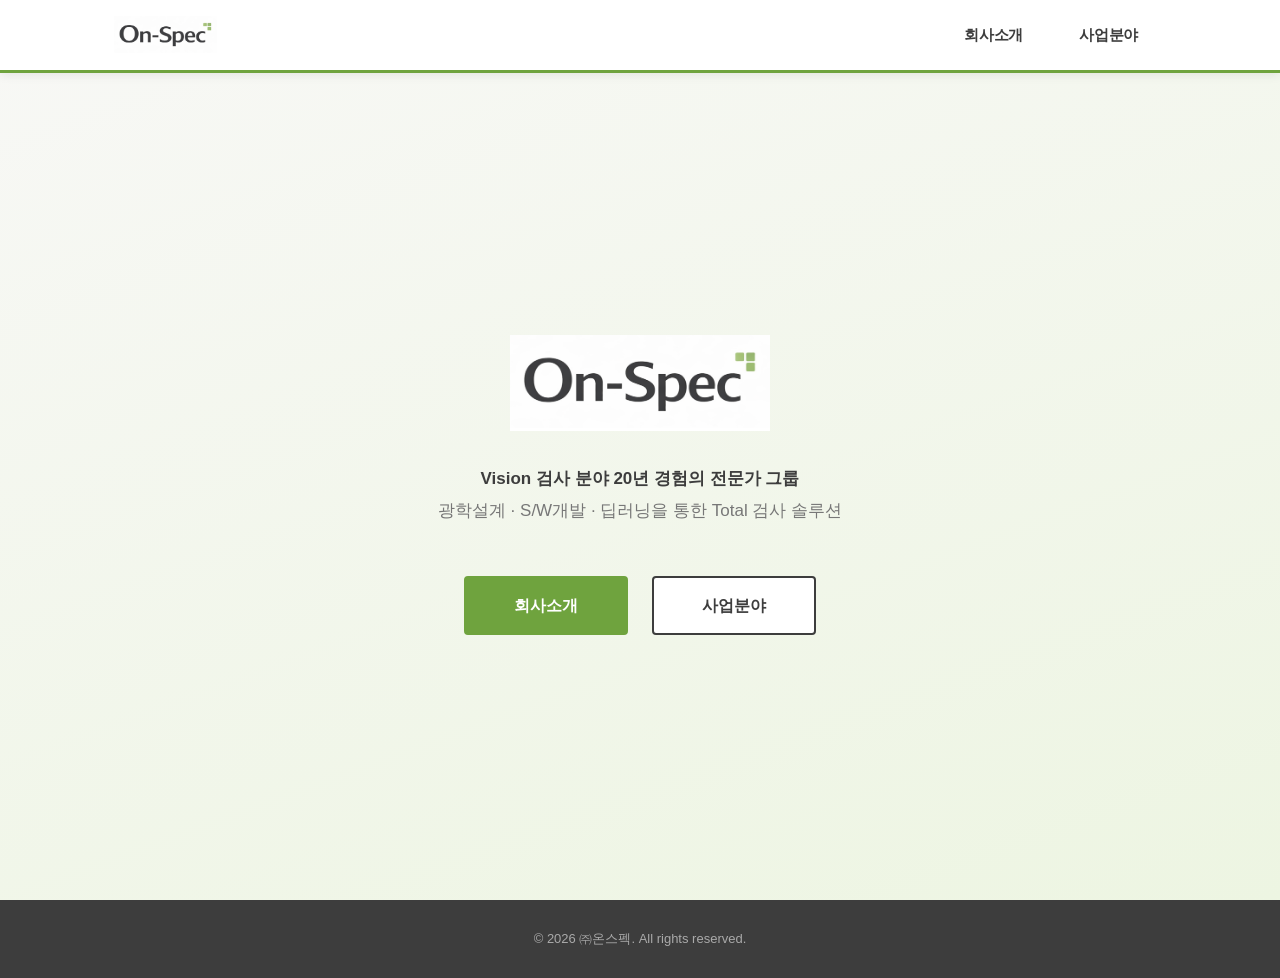
==== commit 4ceb59ee: "Build complete OnSpec homepage with 3 pages and shared stylesheet Agent-Logs-Url: https://github.com" ====
--- a/index.html
+++ b/index.html
@@ -4,246 +4,122 @@
     <meta charset="UTF-8">
     <meta name="viewport" content="width=device-width, initial-scale=1.0">
     <link rel="icon" href="favicon.ico" type="image/x-icon">
-    <title>㈜온스펙 - OnSpec</title>
+    <title>㈜온스펙 | On-Spec</title>
+    <link rel="stylesheet" href="style.css">
     <style>
-        *, *::before, *::after { box-sizing: border-box; margin: 0; padding: 0; }
-
-        :root {
-            --primary: #1e2240;
-            --accent:  #5a8a30;
-            --light:   #f8f9fa;
-            --text:    #333;
-            --border:  #ddd;
-        }
-
-        body {
-            font-family: 'Apple SD Gothic Neo', 'Malgun Gothic', Arial, sans-serif;
-            background: var(--light);
-            color: var(--text);
-        }
-
-        /* ── Header ── */
-        header {
-            background: var(--primary);
-            position: sticky;
-            top: 0;
-            z-index: 100;
-            display: flex;
-            align-items: center;
-            justify-content: space-between;
-            padding: 0 40px;
-            height: 70px;
-        }
-        .logo-wrap a {
-            display: flex;
-            align-items: center;
-            text-decoration: none;
-        }
-        .logo-wrap img {
-            height: 44px;
-            width: auto;
-        }
-
-        nav {
-            display: flex;
-            gap: 0;
-        }
-        nav a {
-            display: block;
-            color: #ccc;
-            text-decoration: none;
-            font-size: 15px;
-            font-weight: 600;
-            padding: 0 22px;
-            height: 70px;
-            line-height: 70px;
-            letter-spacing: 0.03em;
-            transition: color 0.2s, background 0.2s;
-        }
-        nav a:hover {
-            color: #fff;
-            background: rgba(255,255,255,0.08);
-        }
-        nav a.active {
-            color: #fff;
-            border-bottom: 3px solid var(--accent);
-        }
-
-        /* ── Hero ── */
+        /* ── Hero ─────────────────────────────────────────── */
         .hero {
-            background: linear-gradient(135deg, #1e2240 0%, #2e3a60 60%, #3d5020 100%);
-            color: #fff;
-            padding: 100px 40px;
-            text-align: center;
-        }
-        .hero h1 {
-            font-size: 2.6rem;
-            font-weight: 700;
-            margin-bottom: 18px;
-            letter-spacing: 0.04em;
-        }
-        .hero p {
-            font-size: 1.1rem;
-            line-height: 1.8;
-            max-width: 700px;
-            margin: 0 auto 40px;
-            color: #cbd5e8;
-        }
-        .hero-buttons {
-            display: flex;
-            gap: 16px;
-            justify-content: center;
-        }
-        .btn {
-            display: inline-block;
-            text-decoration: none;
-            padding: 13px 36px;
-            border-radius: 4px;
-            font-size: 15px;
-            font-weight: 600;
-            letter-spacing: 0.03em;
-            transition: background 0.2s, color 0.2s;
-        }
-        .btn-primary {
-            background: var(--accent);
-            color: #fff;
-        }
-        .btn-primary:hover { background: #4a7225; }
-        .btn-outline {
-            background: transparent;
-            color: #fff;
-            border: 2px solid rgba(255,255,255,0.5);
-        }
-        .btn-outline:hover {
-            background: rgba(255,255,255,0.1);
-            border-color: #fff;
-        }
-
-        /* ── Cards ── */
-        .cards-section {
-            max-width: 1000px;
-            margin: 60px auto;
-            padding: 0 40px;
-            display: grid;
-            grid-template-columns: 1fr 1fr;
-            gap: 28px;
-        }
-        .card {
-            background: #fff;
-            border-radius: 8px;
-            border: 1px solid var(--border);
-            padding: 36px 32px;
-            text-decoration: none;
-            color: var(--text);
-            transition: box-shadow 0.2s, transform 0.2s;
-        }
-        .card:hover {
-            box-shadow: 0 6px 24px rgba(30,34,64,0.12);
-            transform: translateY(-3px);
-        }
-        .card-title {
-            font-size: 1.25rem;
-            font-weight: 700;
-            color: var(--primary);
-            margin-bottom: 12px;
-            padding-bottom: 12px;
-            border-bottom: 2px solid var(--accent);
-        }
-        .card-desc {
-            font-size: 14px;
-            line-height: 1.7;
-            color: #555;
-        }
-        .card-sub {
-            margin-top: 14px;
+            padding-top: var(--nav-h);
+            min-height: 100vh;
             display: flex;
             flex-direction: column;
-            gap: 5px;
+            align-items: center;
+            justify-content: center;
+            background: linear-gradient(160deg, #f8f8f6 0%, #edf5e2 100%);
+            text-align: center;
+            padding-left: 24px;
+            padding-right: 24px;
         }
-        .card-sub span {
-            font-size: 13px;
-            color: #777;
-            padding-left: 10px;
-            border-left: 2px solid #ddd;
+        .hero-logo {
+            width: 260px;
+            max-width: 80vw;
+            margin-bottom: 32px;
         }
-
-        /* ── Footer ── */
-        footer {
+        .hero-tagline {
+            font-size: 17px;
+            color: var(--text-light);
+            max-width: 560px;
+            line-height: 1.9;
+            margin-bottom: 48px;
+        }
+        .hero-tagline strong {
+            color: var(--primary);
+        }
+        .hero-nav {
+            display: flex;
+            gap: 24px;
+        }
+        .hero-btn {
+            display: block;
+            padding: 14px 48px;
+            text-decoration: none;
+            font-size: 16px;
+            font-weight: 700;
+            border-radius: 4px;
+            transition: background 0.2s, color 0.2s, border-color 0.2s;
+        }
+        .hero-btn.primary {
+            background: var(--accent);
+            color: var(--white);
+            border: 2px solid var(--accent);
+        }
+        .hero-btn.primary:hover {
+            background: #5d8e34;
+            border-color: #5d8e34;
+        }
+        .hero-btn.secondary {
+            background: var(--white);
+            color: var(--primary);
+            border: 2px solid var(--primary);
+        }
+        .hero-btn.secondary:hover {
             background: var(--primary);
-            color: #aaa;
-            text-align: center;
-            padding: 28px 20px;
-            font-size: 13px;
-            margin-top: 60px;
+            color: var(--white);
         }
-        footer a {
-            color: #ccc;
-            text-decoration: none;
-        }
-        footer a:hover { color: #fff; }
-
-        @media (max-width: 640px) {
-            header { padding: 0 16px; }
-            .hero { padding: 60px 20px; }
-            .hero h1 { font-size: 1.8rem; }
-            .cards-section { grid-template-columns: 1fr; padding: 0 16px; }
-            nav a { padding: 0 12px; font-size: 14px; }
+        @media (max-width: 480px) {
+            .hero-nav { flex-direction: column; gap: 14px; }
+            .hero-btn { padding: 13px 36px; }
         }
     </style>
 </head>
 <body>
 
-<header>
-    <div class="logo-wrap">
-        <a href="index.html">
-            <img src="res/logo.png" alt="㈜온스펙 로고">
+<!-- ══ Navigation ════════════════════════════════════════════════ -->
+<nav class="nav-wrapper">
+    <div class="nav-container">
+        <a href="index.html" class="nav-logo">
+            <img src="res/logo.png" alt="㈜온스펙">
         </a>
+        <ul class="nav-menu">
+            <li class="nav-item">
+                <a href="about.html" class="nav-link">회사소개</a>
+                <ul class="dropdown">
+                    <li><a href="about.html#profile">Profile</a></li>
+                    <li><a href="about.html#org">조직도</a></li>
+                    <li><a href="about.html#location">Location</a></li>
+                    <li><a href="about.html#contact">Contact</a></li>
+                </ul>
+            </li>
+            <li class="nav-item">
+                <a href="business.html" class="nav-link">사업분야</a>
+                <ul class="dropdown">
+                    <li><a href="business.html#battery">이차전지</a></li>
+                    <li><a href="business.html#pcb">PCB, FPCB</a></li>
+                    <li><a href="business.html#camera">카메라 모듈</a></li>
+                    <li><a href="business.html#display">Display</a></li>
+                </ul>
+            </li>
+        </ul>
     </div>
-    <nav>
-        <a href="about.html">회사소개</a>
-        <a href="business.html">사업분야</a>
-    </nav>
-</header>
+</nav>
 
-<section class="hero">
-    <h1>Total Vision Inspection Solution</h1>
-    <p>㈜온스펙은 2006년부터 20년간 Vision 검사 분야에서 경험을 쌓아온 전문가들이 모여 설립한 기업입니다.<br>
-       광학설계, S/W개발, 딥러닝을 이용한 Total 검사 솔루션 제공을 통해 고객의 가치에 기여하고자 합니다.</p>
-    <div class="hero-buttons">
-        <a href="about.html" class="btn btn-primary">회사소개</a>
-        <a href="business.html" class="btn btn-outline">사업분야</a>
+<!-- ══ Hero ══════════════════════════════════════════════════════ -->
+<main class="hero">
+    <img src="res/logo.png" alt="㈜온스펙" class="hero-logo">
+    <p class="hero-tagline">
+        <strong>Vision 검사 분야 20년 경험의 전문가 그룹</strong><br>
+        광학설계 · S/W개발 · 딥러닝을 통한 Total 검사 솔루션
+    </p>
+    <div class="hero-nav">
+        <a href="about.html" class="hero-btn primary">회사소개</a>
+        <a href="business.html" class="hero-btn secondary">사업분야</a>
     </div>
-</section>
+</main>
 
-<div class="cards-section">
-    <a href="about.html" class="card">
-        <div class="card-title">회사소개</div>
-        <div class="card-desc">온스펙의 비전, 조직, 위치, 연락처를 확인하세요.</div>
-        <div class="card-sub">
-            <span>Profile</span>
-            <span>조직도</span>
-            <span>Location</span>
-            <span>Contact</span>
-        </div>
-    </a>
-    <a href="business.html" class="card">
-        <div class="card-title">사업분야</div>
-        <div class="card-desc">이차전지, PCB/FPCB, 카메라 모듈, 디스플레이 검사 솔루션을 제공합니다.</div>
-        <div class="card-sub">
-            <span>이차전지</span>
-            <span>PCB, FPCB</span>
-            <span>카메라 모듈</span>
-            <span>Display</span>
-        </div>
-    </a>
-</div>
-
-<footer>
-    <p>© 2026 ㈜온스펙. All rights reserved. &nbsp;|&nbsp;
-       경기도 화성시 봉담읍 동화길51, 6층 669호 &nbsp;|&nbsp;
-       <a href="mailto:kslee@on-spec.co.kr">kslee@on-spec.co.kr</a>
-    </p>
+<!-- ══ Footer ════════════════════════════════════════════════════ -->
+<footer class="site-footer">
+    © 2026 ㈜온스펙. All rights reserved.
 </footer>
 
 </body>
-</html>+</html>
--- a/style.css
+++ b/style.css
@@ -0,0 +1,420 @@
+/* ================================================================
+   OnSpec Homepage — Shared Stylesheet
+   ================================================================ */
+
+/* ── Reset & Box Model ─────────────────────────────────────────── */
+*, *::before, *::after {
+    box-sizing: border-box;
+    margin: 0;
+    padding: 0;
+}
+
+/* ── Design Tokens ─────────────────────────────────────────────── */
+:root {
+    --primary:      #3d3d3d;
+    --accent:       #6fa33e;
+    --accent-light: #eef6e4;
+    --bg:           #f5f5f5;
+    --white:        #ffffff;
+    --border:       #e0e0e0;
+    --text:         #333333;
+    --text-light:   #777777;
+    --nav-h:        70px;
+}
+
+html { scroll-behavior: smooth; }
+
+body {
+    font-family: 'Malgun Gothic', '맑은 고딕', 'Apple SD Gothic Neo',
+                 'Noto Sans KR', Arial, sans-serif;
+    background: var(--bg);
+    color: var(--text);
+    line-height: 1.7;
+}
+
+/* ================================================================
+   NAVIGATION
+   ================================================================ */
+.nav-wrapper {
+    position: fixed;
+    top: 0; left: 0; right: 0;
+    z-index: 1000;
+    background: var(--white);
+    border-bottom: 3px solid var(--accent);
+    box-shadow: 0 2px 10px rgba(0,0,0,0.08);
+}
+
+.nav-container {
+    max-width: 1100px;
+    margin: 0 auto;
+    height: var(--nav-h);
+    padding: 0 24px;
+    display: flex;
+    align-items: center;
+    justify-content: space-between;
+}
+
+.nav-logo {
+    display: flex;
+    align-items: center;
+    text-decoration: none;
+}
+.nav-logo img { height: 38px; }
+
+.nav-menu {
+    list-style: none;
+    display: flex;
+}
+
+.nav-item { position: relative; }
+
+.nav-link {
+    display: flex;
+    align-items: center;
+    height: var(--nav-h);
+    padding: 0 28px;
+    text-decoration: none;
+    color: var(--primary);
+    font-size: 15px;
+    font-weight: 700;
+    letter-spacing: -0.3px;
+    transition: color 0.2s;
+}
+.nav-link:hover { color: var(--accent); }
+
+/* Dropdown */
+.dropdown {
+    display: none;
+    position: absolute;
+    top: var(--nav-h);
+    left: 0;
+    min-width: 160px;
+    background: var(--white);
+    border-top: 2px solid var(--accent);
+    box-shadow: 0 6px 18px rgba(0,0,0,0.10);
+    list-style: none;
+    padding: 6px 0;
+    z-index: 1001;
+}
+.nav-item:hover .dropdown { display: block; }
+
+.dropdown li a {
+    display: block;
+    padding: 9px 20px;
+    text-decoration: none;
+    color: var(--primary);
+    font-size: 14px;
+    transition: background 0.15s, color 0.15s;
+}
+.dropdown li a:hover {
+    background: var(--accent-light);
+    color: var(--accent);
+}
+
+/* ================================================================
+   FOOTER
+   ================================================================ */
+.site-footer {
+    background: var(--primary);
+    color: #aaa;
+    text-align: center;
+    padding: 28px 20px;
+    font-size: 13px;
+}
+
+/* ================================================================
+   INNER PAGE LAYOUT (회사소개 / 사업분야)
+   ================================================================ */
+.page-top { padding-top: var(--nav-h); }
+
+.page-title-bar {
+    background: var(--primary);
+    color: var(--white);
+    text-align: center;
+    padding: 34px 24px;
+}
+.page-title-bar h1 {
+    font-size: 24px;
+    font-weight: 700;
+    letter-spacing: -0.3px;
+}
+
+.page-body {
+    max-width: 1100px;
+    margin: 0 auto;
+    display: flex;
+    gap: 36px;
+    align-items: flex-start;
+    padding: 40px 24px 60px;
+}
+
+/* ── Sidebar ──────────────────────────────────────────────────── */
+.sidebar {
+    width: 180px;
+    flex-shrink: 0;
+    position: sticky;
+    top: calc(var(--nav-h) + 20px);
+}
+
+.sidebar-title {
+    font-size: 14px;
+    font-weight: 700;
+    background: var(--primary);
+    color: var(--white);
+    padding: 11px 16px;
+    border-radius: 4px 4px 0 0;
+}
+
+.sidebar-menu {
+    list-style: none;
+    border: 1px solid var(--border);
+    border-top: none;
+    border-radius: 0 0 4px 4px;
+    overflow: hidden;
+}
+.sidebar-menu li a {
+    display: block;
+    padding: 10px 16px;
+    text-decoration: none;
+    color: var(--text);
+    font-size: 14px;
+    border-bottom: 1px solid var(--border);
+    transition: background 0.15s, color 0.15s;
+}
+.sidebar-menu li:last-child a { border-bottom: none; }
+.sidebar-menu li a:hover {
+    background: var(--accent-light);
+    color: var(--accent);
+}
+.sidebar-menu li a.active {
+    background: var(--accent-light);
+    color: var(--accent);
+    font-weight: 600;
+    border-left: 3px solid var(--accent);
+    padding-left: 13px;
+}
+
+/* ── Content Area ─────────────────────────────────────────────── */
+.content-area { flex: 1; min-width: 0; }
+
+.content-section {
+    background: var(--white);
+    border-radius: 8px;
+    padding: 36px 40px;
+    margin-bottom: 32px;
+    scroll-margin-top: calc(var(--nav-h) + 20px);
+}
+.content-section:last-child { margin-bottom: 0; }
+
+.section-title {
+    font-size: 20px;
+    font-weight: 700;
+    color: var(--primary);
+    padding-bottom: 14px;
+    margin-bottom: 24px;
+    border-bottom: 2px solid var(--accent);
+}
+
+/* ================================================================
+   PROFILE SECTION
+   ================================================================ */
+.profile-intro {
+    font-size: 15px;
+    color: var(--text);
+    margin-bottom: 28px;
+    line-height: 1.9;
+}
+
+.profile-table {
+    border-collapse: collapse;
+    width: 100%;
+    font-size: 15px;
+}
+.profile-table th,
+.profile-table td {
+    padding: 11px 16px;
+    border: 1px solid var(--border);
+    text-align: left;
+    vertical-align: top;
+}
+.profile-table th {
+    background: var(--bg);
+    color: var(--primary);
+    font-weight: 600;
+    width: 120px;
+    white-space: nowrap;
+}
+.profile-table td { color: var(--text); }
+
+/* ================================================================
+   ORG CHART
+   ================================================================ */
+.org-chart {
+    display: flex;
+    flex-direction: column;
+    align-items: center;
+    padding: 20px 0 10px;
+    overflow-x: auto;
+}
+
+.org-ceo-wrap {
+    display: flex;
+    flex-direction: column;
+    align-items: center;
+}
+
+.org-node {
+    padding: 10px 28px;
+    border-radius: 4px;
+    font-size: 14px;
+    font-weight: 700;
+    text-align: center;
+    white-space: nowrap;
+}
+.org-node.ceo {
+    background: var(--primary);
+    color: var(--white);
+    min-width: 130px;
+}
+.org-node.team {
+    background: var(--accent-light);
+    border: 1px solid var(--accent);
+    color: var(--primary);
+    min-width: 110px;
+    font-weight: 600;
+}
+
+/* Vertical connector line */
+.org-vline {
+    width: 2px;
+    background: #ccc;
+}
+.org-vline.long  { height: 24px; }
+.org-vline.short { height: 20px; }
+
+/* Horizontal bar + team columns */
+.org-teams-outer {
+    position: relative;
+    width: 100%;
+}
+.org-hbar {
+    position: absolute;
+    top: 0;
+    left: 12.5%;
+    right: 12.5%;
+    height: 2px;
+    background: #ccc;
+}
+.org-teams-row {
+    display: flex;
+    width: 100%;
+    padding-top: 0;
+}
+.org-team-col {
+    flex: 1;
+    display: flex;
+    flex-direction: column;
+    align-items: center;
+}
+
+/* ================================================================
+   LOCATION (KAKAO MAP)
+   ================================================================ */
+#kakaomap {
+    width: 100%;
+    height: 380px;
+    border-radius: 6px;
+    border: 1px solid var(--border);
+    margin-bottom: 16px;
+}
+.location-address {
+    font-size: 14px;
+    color: var(--text-light);
+}
+
+/* ================================================================
+   CONTACT
+   ================================================================ */
+.contact-list {
+    list-style: none;
+    font-size: 15px;
+}
+.contact-list li {
+    padding: 10px 0;
+    border-bottom: 1px solid var(--border);
+    display: flex;
+    gap: 12px;
+}
+.contact-list li:last-child { border-bottom: none; }
+.contact-label {
+    font-weight: 700;
+    color: var(--primary);
+    min-width: 80px;
+}
+.contact-value { color: var(--text); }
+.contact-value a {
+    color: var(--accent);
+    text-decoration: none;
+}
+.contact-value a:hover { text-decoration: underline; }
+
+/* ================================================================
+   BUSINESS SECTIONS
+   ================================================================ */
+.biz-content {
+    display: flex;
+    gap: 32px;
+    align-items: flex-start;
+}
+.biz-image {
+    flex-shrink: 0;
+    width: 280px;
+}
+.biz-image img {
+    width: 100%;
+    border-radius: 6px;
+    border: 1px solid var(--border);
+    display: block;
+}
+.biz-list {
+    list-style: none;
+    flex: 1;
+}
+.biz-list li {
+    padding: 10px 14px;
+    margin-bottom: 8px;
+    font-size: 15px;
+    background: var(--accent-light);
+    border-left: 3px solid var(--accent);
+    border-radius: 0 4px 4px 0;
+    color: var(--text);
+    line-height: 1.6;
+}
+.biz-list li:last-child { margin-bottom: 0; }
+
+/* ================================================================
+   RESPONSIVE
+   ================================================================ */
+@media (max-width: 768px) {
+    .page-body {
+        flex-direction: column;
+        gap: 20px;
+        padding: 24px 16px 40px;
+    }
+    .sidebar {
+        width: 100%;
+        position: static;
+    }
+    .sidebar-menu { display: flex; flex-wrap: wrap; }
+    .sidebar-menu li { flex: 1; min-width: 80px; }
+    .sidebar-menu li a { border-bottom: none; border-right: 1px solid var(--border); text-align: center; }
+    .sidebar-menu li:last-child a { border-right: none; }
+
+    .content-section { padding: 24px 20px; }
+
+    .biz-content { flex-direction: column; }
+    .biz-image { width: 100%; }
+
+    .org-teams-row { gap: 8px; }
+    .org-node.team { min-width: 80px; font-size: 12px; padding: 8px 10px; }
+}
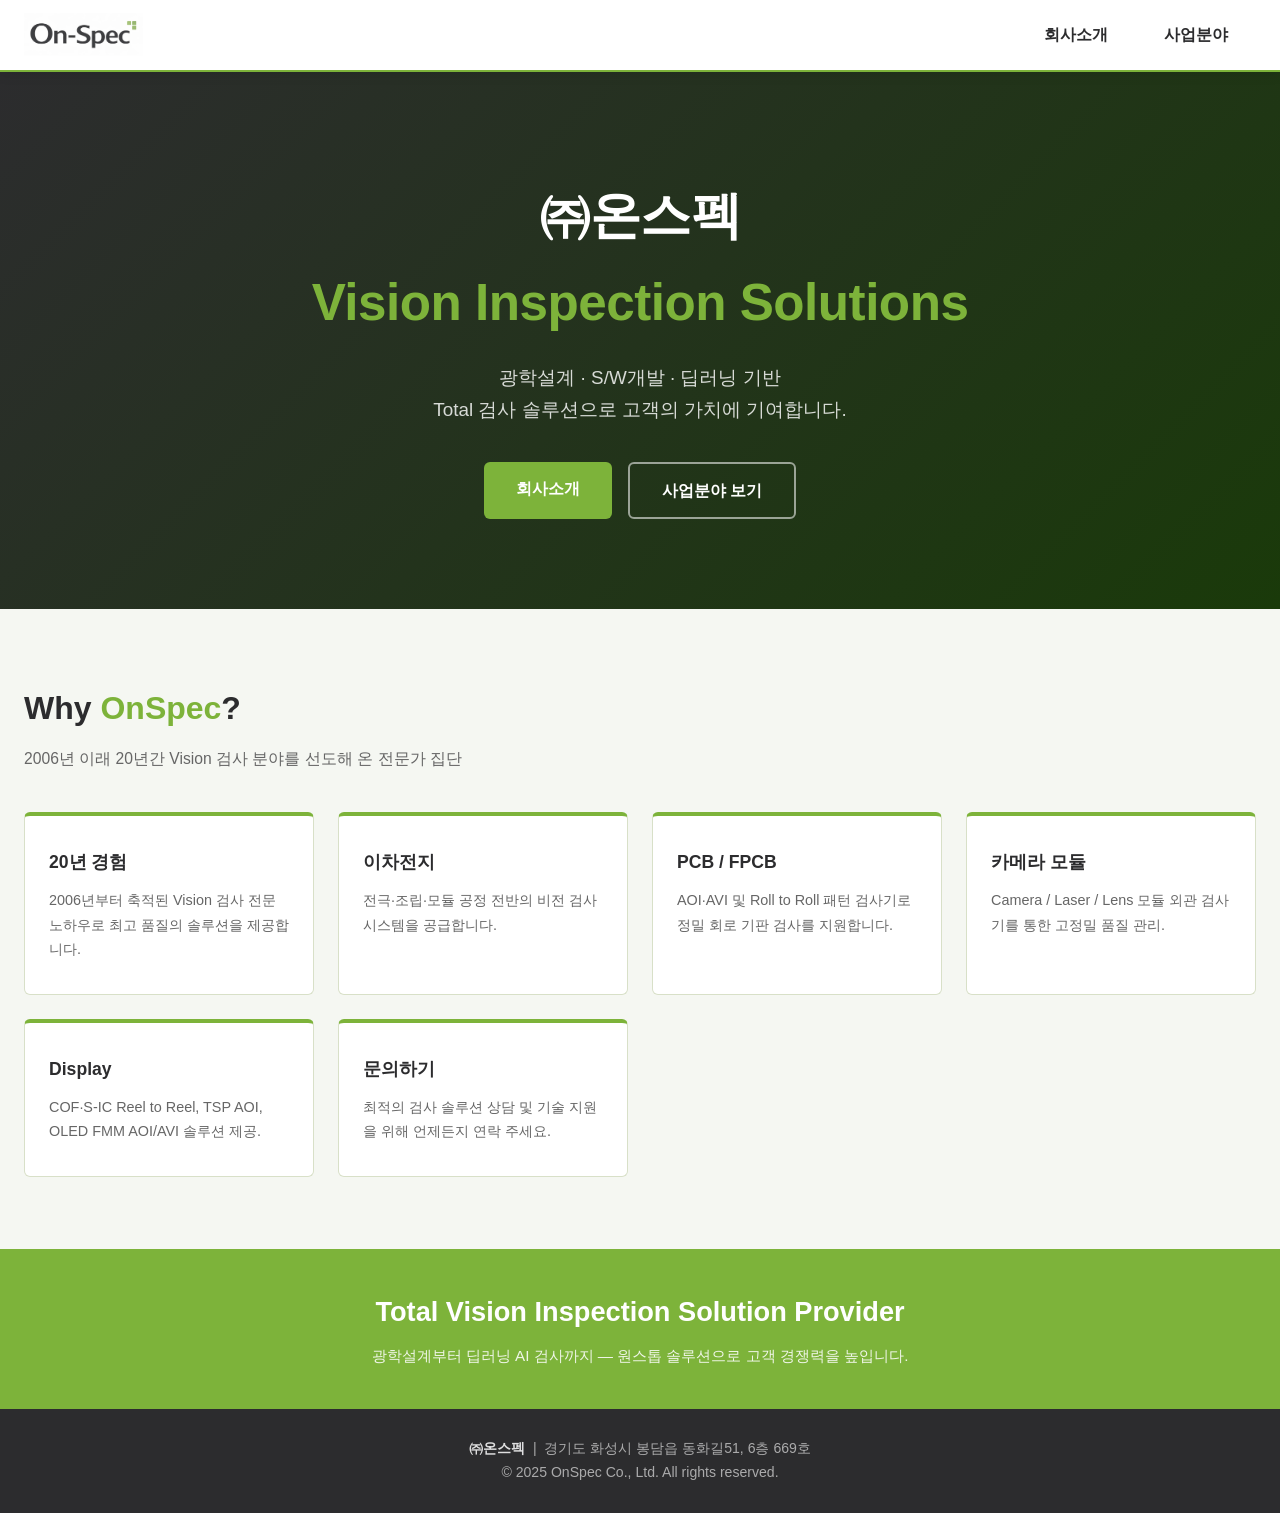
==== commit 038f6811: "Build OnSpec homepage: index, company, business pages + style.css Agent-Logs-Url: https://github.com" ====
--- a/index.html
+++ b/index.html
@@ -4,122 +4,150 @@
     <meta charset="UTF-8">
     <meta name="viewport" content="width=device-width, initial-scale=1.0">
     <link rel="icon" href="favicon.ico" type="image/x-icon">
-    <title>㈜온스펙 | On-Spec</title>
+    <title>OnSpec — Vision Inspection Solutions</title>
     <link rel="stylesheet" href="style.css">
-    <style>
-        /* ── Hero ─────────────────────────────────────────── */
-        .hero {
-            padding-top: var(--nav-h);
-            min-height: 100vh;
-            display: flex;
-            flex-direction: column;
-            align-items: center;
-            justify-content: center;
-            background: linear-gradient(160deg, #f8f8f6 0%, #edf5e2 100%);
-            text-align: center;
-            padding-left: 24px;
-            padding-right: 24px;
-        }
-        .hero-logo {
-            width: 260px;
-            max-width: 80vw;
-            margin-bottom: 32px;
-        }
-        .hero-tagline {
-            font-size: 17px;
-            color: var(--text-light);
-            max-width: 560px;
-            line-height: 1.9;
-            margin-bottom: 48px;
-        }
-        .hero-tagline strong {
-            color: var(--primary);
-        }
-        .hero-nav {
-            display: flex;
-            gap: 24px;
-        }
-        .hero-btn {
-            display: block;
-            padding: 14px 48px;
-            text-decoration: none;
-            font-size: 16px;
-            font-weight: 700;
-            border-radius: 4px;
-            transition: background 0.2s, color 0.2s, border-color 0.2s;
-        }
-        .hero-btn.primary {
-            background: var(--accent);
-            color: var(--white);
-            border: 2px solid var(--accent);
-        }
-        .hero-btn.primary:hover {
-            background: #5d8e34;
-            border-color: #5d8e34;
-        }
-        .hero-btn.secondary {
-            background: var(--white);
-            color: var(--primary);
-            border: 2px solid var(--primary);
-        }
-        .hero-btn.secondary:hover {
-            background: var(--primary);
-            color: var(--white);
-        }
-        @media (max-width: 480px) {
-            .hero-nav { flex-direction: column; gap: 14px; }
-            .hero-btn { padding: 13px 36px; }
-        }
-    </style>
 </head>
 <body>
 
-<!-- ══ Navigation ════════════════════════════════════════════════ -->
-<nav class="nav-wrapper">
-    <div class="nav-container">
-        <a href="index.html" class="nav-logo">
-            <img src="res/logo.png" alt="㈜온스펙">
+<!-- ========== HEADER ========== -->
+<header class="site-header">
+    <div class="header-inner">
+        <a href="index.html" class="site-logo">
+            <img src="res/logo.png" alt="OnSpec 로고">
         </a>
-        <ul class="nav-menu">
-            <li class="nav-item">
-                <a href="about.html" class="nav-link">회사소개</a>
-                <ul class="dropdown">
-                    <li><a href="about.html#profile">Profile</a></li>
-                    <li><a href="about.html#org">조직도</a></li>
-                    <li><a href="about.html#location">Location</a></li>
-                    <li><a href="about.html#contact">Contact</a></li>
-                </ul>
-            </li>
-            <li class="nav-item">
-                <a href="business.html" class="nav-link">사업분야</a>
-                <ul class="dropdown">
-                    <li><a href="business.html#battery">이차전지</a></li>
-                    <li><a href="business.html#pcb">PCB, FPCB</a></li>
-                    <li><a href="business.html#camera">카메라 모듈</a></li>
-                    <li><a href="business.html#display">Display</a></li>
-                </ul>
-            </li>
-        </ul>
+        <div class="nav-spacer"></div>
+        <nav class="main-nav" aria-label="주 메뉴">
+            <ul class="nav-list">
+                <li class="nav-item has-dropdown">
+                    <a href="company.html">회사소개</a>
+                    <ul class="dropdown">
+                        <li><a href="company.html#profile">Profile</a></li>
+                        <li><a href="company.html#org">조직도</a></li>
+                        <li><a href="company.html#location">Location</a></li>
+                        <li><a href="company.html#contact">Contact</a></li>
+                    </ul>
+                </li>
+                <li class="nav-item has-dropdown">
+                    <a href="business.html">사업분야</a>
+                    <ul class="dropdown">
+                        <li><a href="business.html#battery">이차전지</a></li>
+                        <li><a href="business.html#pcb">PCB, FPCB</a></li>
+                        <li><a href="business.html#camera">카메라 모듈</a></li>
+                        <li><a href="business.html#display">Display</a></li>
+                    </ul>
+                </li>
+            </ul>
+        </nav>
+        <button class="nav-toggle" id="navToggle" aria-label="메뉴 열기" aria-expanded="false">
+            <span></span><span></span><span></span>
+        </button>
     </div>
+</header>
+
+<!-- Mobile nav drawer -->
+<nav class="mobile-nav" id="mobileNav" aria-label="모바일 메뉴">
+    <ul>
+        <li>
+            <a class="mobile-parent" data-target="sub1">회사소개</a>
+            <ul class="mobile-sub" id="sub1">
+                <li><a href="company.html#profile">Profile</a></li>
+                <li><a href="company.html#org">조직도</a></li>
+                <li><a href="company.html#location">Location</a></li>
+                <li><a href="company.html#contact">Contact</a></li>
+            </ul>
+        </li>
+        <li>
+            <a class="mobile-parent" data-target="sub2">사업분야</a>
+            <ul class="mobile-sub" id="sub2">
+                <li><a href="business.html#battery">이차전지</a></li>
+                <li><a href="business.html#pcb">PCB, FPCB</a></li>
+                <li><a href="business.html#camera">카메라 모듈</a></li>
+                <li><a href="business.html#display">Display</a></li>
+            </ul>
+        </li>
+    </ul>
 </nav>
 
-<!-- ══ Hero ══════════════════════════════════════════════════════ -->
-<main class="hero">
-    <img src="res/logo.png" alt="㈜온스펙" class="hero-logo">
-    <p class="hero-tagline">
-        <strong>Vision 검사 분야 20년 경험의 전문가 그룹</strong><br>
-        광학설계 · S/W개발 · 딥러닝을 통한 Total 검사 솔루션
-    </p>
-    <div class="hero-nav">
-        <a href="about.html" class="hero-btn primary">회사소개</a>
-        <a href="business.html" class="hero-btn secondary">사업분야</a>
+<!-- ========== HERO ========== -->
+<section class="hero">
+    <h1>㈜온스펙<br><em>Vision Inspection Solutions</em></h1>
+    <p>광학설계 · S/W개발 · 딥러닝 기반<br>Total 검사 솔루션으로 고객의 가치에 기여합니다.</p>
+    <div class="hero-cta">
+        <a href="company.html" class="btn-primary">회사소개</a>
+        <a href="business.html" class="btn-outline">사업분야 보기</a>
     </div>
-</main>
+</section>
 
-<!-- ══ Footer ════════════════════════════════════════════════════ -->
+<!-- ========== INTRO CARDS ========== -->
+<section class="home-section">
+    <h2 class="section-title">Why <span>OnSpec</span>?</h2>
+    <p class="section-subtitle">2006년 이래 20년간 Vision 검사 분야를 선도해 온 전문가 집단</p>
+    <div class="cards-grid">
+        <a href="company.html#profile" class="card card-accent clickable">
+            <h3>20년 경험</h3>
+            <p>2006년부터 축적된 Vision 검사 전문 노하우로 최고 품질의 솔루션을 제공합니다.</p>
+        </a>
+        <a href="business.html#battery" class="card card-accent clickable">
+            <h3>이차전지</h3>
+            <p>전극·조립·모듈 공정 전반의 비전 검사 시스템을 공급합니다.</p>
+        </a>
+        <a href="business.html#pcb" class="card card-accent clickable">
+            <h3>PCB / FPCB</h3>
+            <p>AOI·AVI 및 Roll to Roll 패턴 검사기로 정밀 회로 기판 검사를 지원합니다.</p>
+        </a>
+        <a href="business.html#camera" class="card card-accent clickable">
+            <h3>카메라 모듈</h3>
+            <p>Camera / Laser / Lens 모듈 외관 검사기를 통한 고정밀 품질 관리.</p>
+        </a>
+        <a href="business.html#display" class="card card-accent clickable">
+            <h3>Display</h3>
+            <p>COF·S-IC Reel to Reel, TSP AOI, OLED FMM AOI/AVI 솔루션 제공.</p>
+        </a>
+        <a href="company.html#contact" class="card card-accent clickable">
+            <h3>문의하기</h3>
+            <p>최적의 검사 솔루션 상담 및 기술 지원을 위해 언제든지 연락 주세요.</p>
+        </a>
+    </div>
+</section>
+
+<div class="banner-strip">
+    <h2>Total Vision Inspection Solution Provider</h2>
+    <p>광학설계부터 딥러닝 AI 검사까지 — 원스톱 솔루션으로 고객 경쟁력을 높입니다.</p>
+</div>
+
+<!-- ========== FOOTER ========== -->
 <footer class="site-footer">
-    © 2026 ㈜온스펙. All rights reserved.
+    <strong>㈜온스펙</strong> &nbsp;|&nbsp; 경기도 화성시 봉담읍 동화길51, 6층 669호<br>
+    © 2025 OnSpec Co., Ltd. All rights reserved.
 </footer>
 
+<script>
+(function () {
+    var toggle = document.getElementById('navToggle');
+    var drawer = document.getElementById('mobileNav');
+
+    toggle.addEventListener('click', function () {
+        var open = drawer.classList.toggle('open');
+        toggle.classList.toggle('active', open);
+        toggle.setAttribute('aria-expanded', String(open));
+    });
+
+    document.querySelectorAll('.mobile-parent').forEach(function (el) {
+        el.addEventListener('click', function () {
+            var targetId = el.getAttribute('data-target');
+            var sub = document.getElementById(targetId);
+            if (sub) sub.classList.toggle('open');
+        });
+    });
+
+    document.querySelectorAll('.mobile-nav a:not(.mobile-parent)').forEach(function (a) {
+        a.addEventListener('click', function () {
+            drawer.classList.remove('open');
+            toggle.classList.remove('active');
+            toggle.setAttribute('aria-expanded', 'false');
+        });
+    });
+})();
+</script>
 </body>
 </html>
--- a/style.css
+++ b/style.css
@@ -1,420 +1,694 @@
-/* ================================================================
-   OnSpec Homepage — Shared Stylesheet
-   ================================================================ */
-
-/* ── Reset & Box Model ─────────────────────────────────────────── */
-*, *::before, *::after {
-    box-sizing: border-box;
-    margin: 0;
-    padding: 0;
-}
-
-/* ── Design Tokens ─────────────────────────────────────────────── */
+/* ======================================================
+   OnSpec Homepage — style.css
+   Color theme based on logo: charcoal #2c2c2e + olive-green #7db33a
+   ====================================================== */
+
+/* ---------- CSS Variables ---------- */
 :root {
-    --primary:      #3d3d3d;
-    --accent:       #6fa33e;
-    --accent-light: #eef6e4;
-    --bg:           #f5f5f5;
-    --white:        #ffffff;
-    --border:       #e0e0e0;
-    --text:         #333333;
-    --text-light:   #777777;
-    --nav-h:        70px;
-}
-
-html { scroll-behavior: smooth; }
-
+    --primary:        #2c2c2e;
+    --primary-light:  #444446;
+    --accent:         #7db33a;
+    --accent-hover:   #5f9020;
+    --accent-light:   #e8f2d8;
+    --bg:             #f5f7f2;
+    --bg-alt:         #eef2e6;
+    --white:          #ffffff;
+    --text:           #333333;
+    --text-muted:     #666666;
+    --border:         #d8e0c8;
+    --header-h:       72px;
+    --subnav-h:       48px;
+    --radius:         6px;
+    --shadow:         0 2px 12px rgba(0,0,0,.10);
+    --shadow-lg:      0 6px 24px rgba(0,0,0,.14);
+    --font:           'Malgun Gothic', 'Apple SD Gothic Neo', 'Noto Sans KR', Arial, sans-serif;
+    --transition:     0.22s ease;
+}
+
+/* ---------- Reset / Base ---------- */
+*, *::before, *::after { box-sizing: border-box; margin: 0; padding: 0; }
+html { scroll-behavior: smooth; font-size: 16px; }
 body {
-    font-family: 'Malgun Gothic', '맑은 고딕', 'Apple SD Gothic Neo',
-                 'Noto Sans KR', Arial, sans-serif;
+    font-family: var(--font);
     background: var(--bg);
     color: var(--text);
     line-height: 1.7;
 }
-
-/* ================================================================
-   NAVIGATION
-   ================================================================ */
-.nav-wrapper {
-    position: fixed;
-    top: 0; left: 0; right: 0;
+img { max-width: 100%; height: auto; display: block; }
+a { color: inherit; text-decoration: none; }
+ul { list-style: none; }
+
+/* ---------- Scrollbar ---------- */
+::-webkit-scrollbar { width: 6px; }
+::-webkit-scrollbar-track { background: var(--bg); }
+::-webkit-scrollbar-thumb { background: var(--border); border-radius: 3px; }
+
+/* ======================================================
+   HEADER
+   ====================================================== */
+.site-header {
+    position: sticky;
+    top: 0;
     z-index: 1000;
-    background: var(--white);
-    border-bottom: 3px solid var(--accent);
-    box-shadow: 0 2px 10px rgba(0,0,0,0.08);
-}
-
-.nav-container {
-    max-width: 1100px;
+    height: var(--header-h);
+    background: var(--white);
+    border-bottom: 2px solid var(--accent);
+    box-shadow: var(--shadow);
+}
+.header-inner {
+    max-width: 1280px;
     margin: 0 auto;
-    height: var(--nav-h);
     padding: 0 24px;
+    height: 100%;
     display: flex;
     align-items: center;
-    justify-content: space-between;
-}
-
-.nav-logo {
+    gap: 32px;
+}
+
+/* Logo */
+.site-logo {
+    flex-shrink: 0;
     display: flex;
     align-items: center;
-    text-decoration: none;
-}
-.nav-logo img { height: 38px; }
-
-.nav-menu {
-    list-style: none;
-    display: flex;
-}
-
-.nav-item { position: relative; }
-
-.nav-link {
+}
+.site-logo img {
+    height: 44px;
+    width: auto;
+    display: block;
+}
+
+/* Nav wrapper — pushes nav to center by filling remaining space symmetrically */
+.nav-spacer { flex: 1; }
+
+/* Main Nav */
+.main-nav { display: flex; align-items: center; }
+.nav-list {
     display: flex;
     align-items: center;
-    height: var(--nav-h);
+    gap: 0;
+}
+.nav-item {
+    position: relative;
+}
+.nav-item > a {
+    display: block;
     padding: 0 28px;
-    text-decoration: none;
+    height: var(--header-h);
+    line-height: var(--header-h);
+    font-size: 1rem;
+    font-weight: 600;
     color: var(--primary);
-    font-size: 15px;
-    font-weight: 700;
-    letter-spacing: -0.3px;
-    transition: color 0.2s;
-}
-.nav-link:hover { color: var(--accent); }
+    white-space: nowrap;
+    transition: color var(--transition);
+}
+.nav-item > a:hover { color: var(--accent); }
 
 /* Dropdown */
 .dropdown {
     display: none;
     position: absolute;
-    top: var(--nav-h);
+    top: calc(var(--header-h) - 2px);
     left: 0;
     min-width: 160px;
     background: var(--white);
-    border-top: 2px solid var(--accent);
-    box-shadow: 0 6px 18px rgba(0,0,0,0.10);
-    list-style: none;
-    padding: 6px 0;
-    z-index: 1001;
-}
-.nav-item:hover .dropdown { display: block; }
-
+    border-top: 3px solid var(--accent);
+    border-radius: 0 0 var(--radius) var(--radius);
+    box-shadow: var(--shadow-lg);
+    z-index: 200;
+    overflow: hidden;
+}
+.nav-item:hover .dropdown,
+.nav-item.open .dropdown {
+    display: block;
+}
 .dropdown li a {
     display: block;
-    padding: 9px 20px;
-    text-decoration: none;
-    color: var(--primary);
-    font-size: 14px;
-    transition: background 0.15s, color 0.15s;
+    padding: 11px 20px;
+    font-size: .92rem;
+    color: var(--text);
+    transition: background var(--transition), color var(--transition);
 }
 .dropdown li a:hover {
     background: var(--accent-light);
+    color: var(--accent-hover);
+}
+
+/* Hamburger button — mobile only */
+.nav-toggle {
+    display: none;
+    flex-direction: column;
+    justify-content: space-between;
+    width: 28px;
+    height: 20px;
+    cursor: pointer;
+    background: none;
+    border: none;
+    padding: 0;
+    margin-left: auto;
+    flex-shrink: 0;
+}
+.nav-toggle span {
+    display: block;
+    width: 100%;
+    height: 3px;
+    background: var(--primary);
+    border-radius: 2px;
+    transition: transform var(--transition), opacity var(--transition);
+}
+.nav-toggle.active span:nth-child(1) { transform: translateY(8.5px) rotate(45deg); }
+.nav-toggle.active span:nth-child(2) { opacity: 0; }
+.nav-toggle.active span:nth-child(3) { transform: translateY(-8.5px) rotate(-45deg); }
+
+/* Mobile drawer */
+.mobile-nav {
+    display: none;
+    position: fixed;
+    top: var(--header-h);
+    left: 0;
+    width: 100%;
+    background: var(--white);
+    box-shadow: var(--shadow-lg);
+    z-index: 999;
+    max-height: calc(100vh - var(--header-h));
+    overflow-y: auto;
+}
+.mobile-nav.open { display: block; }
+.mobile-nav ul { padding: 8px 0; }
+.mobile-nav > ul > li > a {
+    display: block;
+    padding: 14px 24px;
+    font-weight: 600;
+    font-size: 1rem;
+    border-bottom: 1px solid var(--border);
+    color: var(--primary);
+}
+.mobile-nav .mobile-sub {
+    background: var(--bg-alt);
+    display: none;
+}
+.mobile-nav .mobile-sub.open { display: block; }
+.mobile-nav .mobile-sub li a {
+    display: block;
+    padding: 11px 40px;
+    font-size: .92rem;
+    color: var(--text-muted);
+    border-bottom: 1px solid var(--border);
+}
+.mobile-parent { cursor: pointer; }
+
+/* ======================================================
+   SUB-NAV (within company.html / business.html)
+   ====================================================== */
+.sub-nav {
+    position: sticky;
+    top: var(--header-h);
+    z-index: 500;
+    background: var(--primary);
+    height: var(--subnav-h);
+}
+.sub-nav-inner {
+    max-width: 1280px;
+    margin: 0 auto;
+    padding: 0 24px;
+    display: flex;
+    align-items: center;
+    height: 100%;
+    gap: 4px;
+}
+.sub-nav a {
+    display: inline-block;
+    padding: 0 20px;
+    height: var(--subnav-h);
+    line-height: var(--subnav-h);
+    font-size: .88rem;
+    color: rgba(255,255,255,.75);
+    font-weight: 500;
+    border-radius: var(--radius);
+    transition: background var(--transition), color var(--transition);
+}
+.sub-nav a:hover,
+.sub-nav a.active {
+    background: var(--accent);
+    color: var(--white);
+}
+
+/* ======================================================
+   HERO (index.html)
+   ====================================================== */
+.hero {
+    background: linear-gradient(135deg, var(--primary) 0%, #1a3a0a 100%);
+    color: var(--white);
+    padding: 100px 24px 90px;
+    text-align: center;
+}
+.hero h1 {
+    font-size: clamp(2rem, 5vw, 3.2rem);
+    font-weight: 700;
+    letter-spacing: -0.5px;
+    margin-bottom: 16px;
+}
+.hero h1 em {
+    font-style: normal;
     color: var(--accent);
 }
-
-/* ================================================================
+.hero p {
+    font-size: clamp(1rem, 2vw, 1.18rem);
+    color: rgba(255,255,255,.82);
+    max-width: 640px;
+    margin: 0 auto 36px;
+}
+.hero-cta {
+    display: inline-flex;
+    gap: 16px;
+    flex-wrap: wrap;
+    justify-content: center;
+}
+.btn-primary {
+    display: inline-block;
+    padding: 13px 32px;
+    background: var(--accent);
+    color: var(--white);
+    border-radius: var(--radius);
+    font-size: 1rem;
+    font-weight: 600;
+    transition: background var(--transition);
+}
+.btn-primary:hover { background: var(--accent-hover); }
+.btn-outline {
+    display: inline-block;
+    padding: 13px 32px;
+    border: 2px solid rgba(255,255,255,.55);
+    color: var(--white);
+    border-radius: var(--radius);
+    font-size: 1rem;
+    font-weight: 600;
+    transition: border-color var(--transition), background var(--transition);
+}
+.btn-outline:hover {
+    border-color: var(--white);
+    background: rgba(255,255,255,.1);
+}
+
+/* ======================================================
+   HOME — Feature Cards
+   ====================================================== */
+.home-section {
+    max-width: 1280px;
+    margin: 0 auto;
+    padding: 72px 24px;
+}
+.section-title {
+    font-size: clamp(1.4rem, 3vw, 2rem);
+    font-weight: 700;
+    color: var(--primary);
+    margin-bottom: 10px;
+}
+.section-title span { color: var(--accent); }
+.section-subtitle {
+    font-size: .98rem;
+    color: var(--text-muted);
+    margin-bottom: 40px;
+}
+.cards-grid {
+    display: grid;
+    grid-template-columns: repeat(auto-fit, minmax(240px, 1fr));
+    gap: 24px;
+}
+.card {
+    background: var(--white);
+    border: 1px solid var(--border);
+    border-radius: var(--radius);
+    padding: 32px 24px;
+    transition: box-shadow var(--transition), transform var(--transition);
+}
+.card.clickable { cursor: pointer; }
+.card.clickable:hover {
+    box-shadow: var(--shadow-lg);
+    transform: translateY(-3px);
+}
+.card-accent { border-top: 4px solid var(--accent); }
+.card h3 {
+    font-size: 1.1rem;
+    font-weight: 700;
+    color: var(--primary);
+    margin-bottom: 10px;
+}
+.card p { font-size: .9rem; color: var(--text-muted); }
+
+/* Banner strip */
+.banner-strip {
+    background: var(--accent);
+    color: var(--white);
+    padding: 40px 24px;
+    text-align: center;
+}
+.banner-strip h2 {
+    font-size: clamp(1.2rem, 2.5vw, 1.7rem);
+    font-weight: 600;
+}
+.banner-strip p {
+    font-size: .95rem;
+    color: rgba(255,255,255,.88);
+    margin-top: 8px;
+}
+
+/* ======================================================
+   PAGE CONTENT (company.html / business.html)
+   ====================================================== */
+.page-content {
+    max-width: 1100px;
+    margin: 0 auto;
+    padding: 0 24px 80px;
+}
+
+/* Section block */
+.content-section {
+    padding: 72px 0 48px;
+    border-bottom: 1px solid var(--border);
+    /* offset for sticky header + sub-nav */
+    scroll-margin-top: calc(var(--header-h) + var(--subnav-h) + 8px);
+}
+.content-section:last-child { border-bottom: none; }
+
+.section-heading {
+    display: flex;
+    align-items: center;
+    gap: 14px;
+    margin-bottom: 32px;
+}
+.section-heading h2 {
+    font-size: clamp(1.4rem, 3vw, 1.9rem);
+    font-weight: 700;
+    color: var(--primary);
+}
+.heading-line {
+    flex: 1;
+    height: 2px;
+    background: linear-gradient(to right, var(--accent), transparent);
+}
+
+/* Profile */
+.profile-intro {
+    background: var(--white);
+    border-left: 5px solid var(--accent);
+    border-radius: 0 var(--radius) var(--radius) 0;
+    padding: 28px 32px;
+    margin-bottom: 32px;
+    font-size: 1.02rem;
+    line-height: 1.85;
+    color: var(--text);
+    box-shadow: var(--shadow);
+}
+.info-grid {
+    display: grid;
+    grid-template-columns: repeat(auto-fit, minmax(280px, 1fr));
+    gap: 16px;
+}
+.info-item {
+    background: var(--white);
+    border: 1px solid var(--border);
+    border-radius: var(--radius);
+    padding: 18px 24px;
+    display: flex;
+    flex-direction: column;
+    gap: 4px;
+}
+.info-item .label {
+    font-size: .8rem;
+    font-weight: 600;
+    text-transform: uppercase;
+    letter-spacing: .6px;
+    color: var(--accent);
+}
+.info-item .value {
+    font-size: 1rem;
+    color: var(--text);
+    font-weight: 500;
+}
+
+/* Org chart */
+.org-chart {
+    display: flex;
+    flex-direction: column;
+    align-items: center;
+    padding: 24px 0 8px;
+}
+.org-ceo {
+    background: var(--primary);
+    color: var(--white);
+    padding: 16px 40px;
+    border-radius: var(--radius);
+    font-size: 1rem;
+    font-weight: 700;
+    box-shadow: var(--shadow);
+    position: relative;
+}
+/* vertical line below CEO */
+.org-ceo::after {
+    content: '';
+    display: block;
+    position: absolute;
+    bottom: -30px;
+    left: 50%;
+    transform: translateX(-50%);
+    width: 2px;
+    height: 30px;
+    background: var(--accent);
+}
+/* wrapper for tree below CEO */
+.org-tree {
+    display: flex;
+    gap: 16px;
+    margin-top: 30px;
+    position: relative;
+}
+/* horizontal bar connecting all branch tops */
+.org-tree::before {
+    content: '';
+    position: absolute;
+    top: 0;
+    left: calc(50% / 4);
+    right: calc(50% / 4);
+    height: 2px;
+    background: var(--accent);
+}
+.org-branch {
+    display: flex;
+    flex-direction: column;
+    align-items: center;
+}
+/* vertical line above each node */
+.org-branch::before {
+    content: '';
+    width: 2px;
+    height: 28px;
+    background: var(--accent);
+}
+.org-node {
+    background: var(--white);
+    border: 2px solid var(--accent);
+    color: var(--primary);
+    padding: 12px 20px;
+    border-radius: var(--radius);
+    font-size: .9rem;
+    font-weight: 600;
+    text-align: center;
+    box-shadow: var(--shadow);
+    min-width: 110px;
+}
+
+/* Map */
+#map {
+    width: 100%;
+    height: 400px;
+    border-radius: var(--radius);
+    border: 1px solid var(--border);
+    overflow: hidden;
+    box-shadow: var(--shadow);
+}
+.map-address {
+    margin-top: 14px;
+    padding: 14px 20px;
+    background: var(--white);
+    border: 1px solid var(--border);
+    border-radius: var(--radius);
+    font-size: .95rem;
+    color: var(--text);
+}
+.map-address strong { color: var(--primary); }
+
+/* Contact */
+.contact-table {
+    width: 100%;
+    background: var(--white);
+    border-radius: var(--radius);
+    border: 1px solid var(--border);
+    overflow: hidden;
+    box-shadow: var(--shadow);
+}
+.contact-table tr { border-bottom: 1px solid var(--border); }
+.contact-table tr:last-child { border-bottom: none; }
+.contact-table th {
+    background: var(--bg-alt);
+    padding: 16px 24px;
+    width: 140px;
+    font-size: .88rem;
+    font-weight: 700;
+    color: var(--primary);
+    text-align: left;
+    border-right: 1px solid var(--border);
+}
+.contact-table td {
+    padding: 16px 24px;
+    font-size: .95rem;
+    color: var(--text);
+}
+.contact-table td a { color: var(--accent-hover); }
+.contact-table td a:hover { text-decoration: underline; }
+
+/* ======================================================
+   BUSINESS PAGE
+   ====================================================== */
+.biz-block {
+    display: grid;
+    grid-template-columns: 1fr 1fr;
+    gap: 40px;
+    align-items: start;
+}
+.biz-block.reverse { direction: rtl; }
+.biz-block.reverse > * { direction: ltr; }
+
+.biz-img {
+    border-radius: var(--radius);
+    overflow: hidden;
+    box-shadow: var(--shadow-lg);
+    border: 1px solid var(--border);
+}
+.biz-img img {
+    width: 100%;
+    height: 300px;
+    object-fit: cover;
+}
+
+.biz-content { padding: 8px 0; }
+.biz-content ul {
+    margin-top: 8px;
+    display: flex;
+    flex-direction: column;
+    gap: 10px;
+}
+.biz-content ul li {
+    background: var(--white);
+    border: 1px solid var(--border);
+    border-left: 4px solid var(--accent);
+    border-radius: 0 var(--radius) var(--radius) 0;
+    padding: 12px 18px;
+    font-size: .92rem;
+    color: var(--text);
+    line-height: 1.5;
+}
+
+/* ======================================================
    FOOTER
-   ================================================================ */
+   ====================================================== */
 .site-footer {
     background: var(--primary);
-    color: #aaa;
+    color: rgba(255,255,255,.6);
     text-align: center;
-    padding: 28px 20px;
-    font-size: 13px;
-}
-
-/* ================================================================
-   INNER PAGE LAYOUT (회사소개 / 사업분야)
-   ================================================================ */
-.page-top { padding-top: var(--nav-h); }
-
-.page-title-bar {
-    background: var(--primary);
-    color: var(--white);
-    text-align: center;
-    padding: 34px 24px;
-}
-.page-title-bar h1 {
-    font-size: 24px;
-    font-weight: 700;
-    letter-spacing: -0.3px;
-}
-
-.page-body {
-    max-width: 1100px;
-    margin: 0 auto;
-    display: flex;
-    gap: 36px;
-    align-items: flex-start;
-    padding: 40px 24px 60px;
-}
-
-/* ── Sidebar ──────────────────────────────────────────────────── */
-.sidebar {
-    width: 180px;
-    flex-shrink: 0;
-    position: sticky;
-    top: calc(var(--nav-h) + 20px);
-}
-
-.sidebar-title {
-    font-size: 14px;
-    font-weight: 700;
-    background: var(--primary);
-    color: var(--white);
-    padding: 11px 16px;
-    border-radius: 4px 4px 0 0;
-}
-
-.sidebar-menu {
-    list-style: none;
-    border: 1px solid var(--border);
-    border-top: none;
-    border-radius: 0 0 4px 4px;
-    overflow: hidden;
-}
-.sidebar-menu li a {
-    display: block;
-    padding: 10px 16px;
-    text-decoration: none;
-    color: var(--text);
-    font-size: 14px;
-    border-bottom: 1px solid var(--border);
-    transition: background 0.15s, color 0.15s;
-}
-.sidebar-menu li:last-child a { border-bottom: none; }
-.sidebar-menu li a:hover {
-    background: var(--accent-light);
-    color: var(--accent);
-}
-.sidebar-menu li a.active {
-    background: var(--accent-light);
-    color: var(--accent);
-    font-weight: 600;
-    border-left: 3px solid var(--accent);
-    padding-left: 13px;
-}
-
-/* ── Content Area ─────────────────────────────────────────────── */
-.content-area { flex: 1; min-width: 0; }
-
-.content-section {
-    background: var(--white);
-    border-radius: 8px;
-    padding: 36px 40px;
-    margin-bottom: 32px;
-    scroll-margin-top: calc(var(--nav-h) + 20px);
-}
-.content-section:last-child { margin-bottom: 0; }
-
-.section-title {
-    font-size: 20px;
-    font-weight: 700;
-    color: var(--primary);
-    padding-bottom: 14px;
-    margin-bottom: 24px;
-    border-bottom: 2px solid var(--accent);
-}
-
-/* ================================================================
-   PROFILE SECTION
-   ================================================================ */
-.profile-intro {
-    font-size: 15px;
-    color: var(--text);
-    margin-bottom: 28px;
-    line-height: 1.9;
-}
-
-.profile-table {
-    border-collapse: collapse;
-    width: 100%;
-    font-size: 15px;
-}
-.profile-table th,
-.profile-table td {
-    padding: 11px 16px;
-    border: 1px solid var(--border);
-    text-align: left;
-    vertical-align: top;
-}
-.profile-table th {
-    background: var(--bg);
-    color: var(--primary);
-    font-weight: 600;
-    width: 120px;
-    white-space: nowrap;
-}
-.profile-table td { color: var(--text); }
-
-/* ================================================================
-   ORG CHART
-   ================================================================ */
-.org-chart {
-    display: flex;
-    flex-direction: column;
-    align-items: center;
-    padding: 20px 0 10px;
-    overflow-x: auto;
-}
-
-.org-ceo-wrap {
-    display: flex;
-    flex-direction: column;
-    align-items: center;
-}
-
-.org-node {
-    padding: 10px 28px;
-    border-radius: 4px;
-    font-size: 14px;
-    font-weight: 700;
-    text-align: center;
-    white-space: nowrap;
-}
-.org-node.ceo {
-    background: var(--primary);
-    color: var(--white);
-    min-width: 130px;
-}
-.org-node.team {
-    background: var(--accent-light);
-    border: 1px solid var(--accent);
-    color: var(--primary);
-    min-width: 110px;
-    font-weight: 600;
-}
-
-/* Vertical connector line */
-.org-vline {
-    width: 2px;
-    background: #ccc;
-}
-.org-vline.long  { height: 24px; }
-.org-vline.short { height: 20px; }
-
-/* Horizontal bar + team columns */
-.org-teams-outer {
-    position: relative;
-    width: 100%;
-}
-.org-hbar {
-    position: absolute;
-    top: 0;
-    left: 12.5%;
-    right: 12.5%;
-    height: 2px;
-    background: #ccc;
-}
-.org-teams-row {
-    display: flex;
-    width: 100%;
-    padding-top: 0;
-}
-.org-team-col {
-    flex: 1;
-    display: flex;
-    flex-direction: column;
-    align-items: center;
-}
-
-/* ================================================================
-   LOCATION (KAKAO MAP)
-   ================================================================ */
-#kakaomap {
-    width: 100%;
-    height: 380px;
-    border-radius: 6px;
-    border: 1px solid var(--border);
-    margin-bottom: 16px;
-}
-.location-address {
-    font-size: 14px;
-    color: var(--text-light);
-}
-
-/* ================================================================
-   CONTACT
-   ================================================================ */
-.contact-list {
-    list-style: none;
-    font-size: 15px;
-}
-.contact-list li {
-    padding: 10px 0;
-    border-bottom: 1px solid var(--border);
-    display: flex;
-    gap: 12px;
-}
-.contact-list li:last-child { border-bottom: none; }
-.contact-label {
-    font-weight: 700;
-    color: var(--primary);
-    min-width: 80px;
-}
-.contact-value { color: var(--text); }
-.contact-value a {
-    color: var(--accent);
-    text-decoration: none;
-}
-.contact-value a:hover { text-decoration: underline; }
-
-/* ================================================================
-   BUSINESS SECTIONS
-   ================================================================ */
-.biz-content {
-    display: flex;
-    gap: 32px;
-    align-items: flex-start;
-}
-.biz-image {
-    flex-shrink: 0;
-    width: 280px;
-}
-.biz-image img {
-    width: 100%;
-    border-radius: 6px;
-    border: 1px solid var(--border);
-    display: block;
-}
-.biz-list {
-    list-style: none;
-    flex: 1;
-}
-.biz-list li {
-    padding: 10px 14px;
-    margin-bottom: 8px;
-    font-size: 15px;
-    background: var(--accent-light);
-    border-left: 3px solid var(--accent);
-    border-radius: 0 4px 4px 0;
-    color: var(--text);
-    line-height: 1.6;
-}
-.biz-list li:last-child { margin-bottom: 0; }
-
-/* ================================================================
-   RESPONSIVE
-   ================================================================ */
+    padding: 28px 24px;
+    font-size: .88rem;
+}
+.site-footer strong { color: rgba(255,255,255,.85); }
+
+/* ======================================================
+   DIVIDER
+   ====================================================== */
+.divider {
+    height: 1px;
+    background: var(--border);
+    margin: 0;
+}
+
+/* ======================================================
+   RESPONSIVE — Tablet (≤1024px)
+   ====================================================== */
+@media (max-width: 1024px) {
+    .biz-block { gap: 28px; }
+}
+
+/* ======================================================
+   RESPONSIVE — Mobile (≤768px)
+   ====================================================== */
 @media (max-width: 768px) {
-    .page-body {
-        flex-direction: column;
-        gap: 20px;
-        padding: 24px 16px 40px;
+    :root { --header-h: 60px; --subnav-h: auto; }
+
+    /* Header */
+    .nav-spacer { display: none; }
+    .main-nav { display: none; }
+    .nav-toggle { display: flex; }
+
+    .header-inner { justify-content: space-between; }
+    .site-logo img { height: 36px; }
+
+    /* Sub-nav */
+    .sub-nav { height: auto; position: static; }
+    .sub-nav-inner {
+        flex-wrap: wrap;
+        padding: 8px 12px;
+        gap: 6px;
     }
-    .sidebar {
+    .sub-nav a {
+        height: auto;
+        line-height: 1.5;
+        padding: 6px 14px;
+        font-size: .82rem;
+    }
+
+    /* Hero */
+    .hero { padding: 64px 20px 56px; }
+
+    /* Business grid */
+    .biz-block { grid-template-columns: 1fr; gap: 20px; }
+    .biz-block.reverse { direction: ltr; }
+    .biz-img img { height: 220px; }
+
+    /* Org chart */
+    .org-tree { flex-wrap: wrap; justify-content: center; }
+    .org-tree::before { display: none; }
+
+    /* Org branches */
+    .org-branches { flex-wrap: wrap; justify-content: center; }
+
+    /* Contact table */
+    .contact-table, .contact-table tbody,
+    .contact-table tr, .contact-table th, .contact-table td {
+        display: block;
+    }
+    .contact-table th {
         width: 100%;
-        position: static;
+        border-right: none;
+        border-bottom: none;
+        padding: 12px 16px 4px;
     }
-    .sidebar-menu { display: flex; flex-wrap: wrap; }
-    .sidebar-menu li { flex: 1; min-width: 80px; }
-    .sidebar-menu li a { border-bottom: none; border-right: 1px solid var(--border); text-align: center; }
-    .sidebar-menu li:last-child a { border-right: none; }
-
-    .content-section { padding: 24px 20px; }
-
-    .biz-content { flex-direction: column; }
-    .biz-image { width: 100%; }
-
-    .org-teams-row { gap: 8px; }
-    .org-node.team { min-width: 80px; font-size: 12px; padding: 8px 10px; }
-}
+    .contact-table td { padding: 4px 16px 12px; }
+
+    /* Info grid */
+    .info-grid { grid-template-columns: 1fr; }
+
+    /* Map */
+    #map { height: 280px; }
+
+    /* Cards */
+    .cards-grid { grid-template-columns: 1fr; }
+}
+
+/* ======================================================
+   RESPONSIVE — Small mobile (≤480px)
+   ====================================================== */
+@media (max-width: 480px) {
+    .home-section { padding: 48px 16px; }
+    .page-content { padding: 0 16px 60px; }
+    .content-section { padding: 48px 0 32px; }
+    .org-node { min-width: 90px; padding: 10px 12px; font-size: .82rem; }
+    .profile-intro { padding: 20px 18px; }
+}
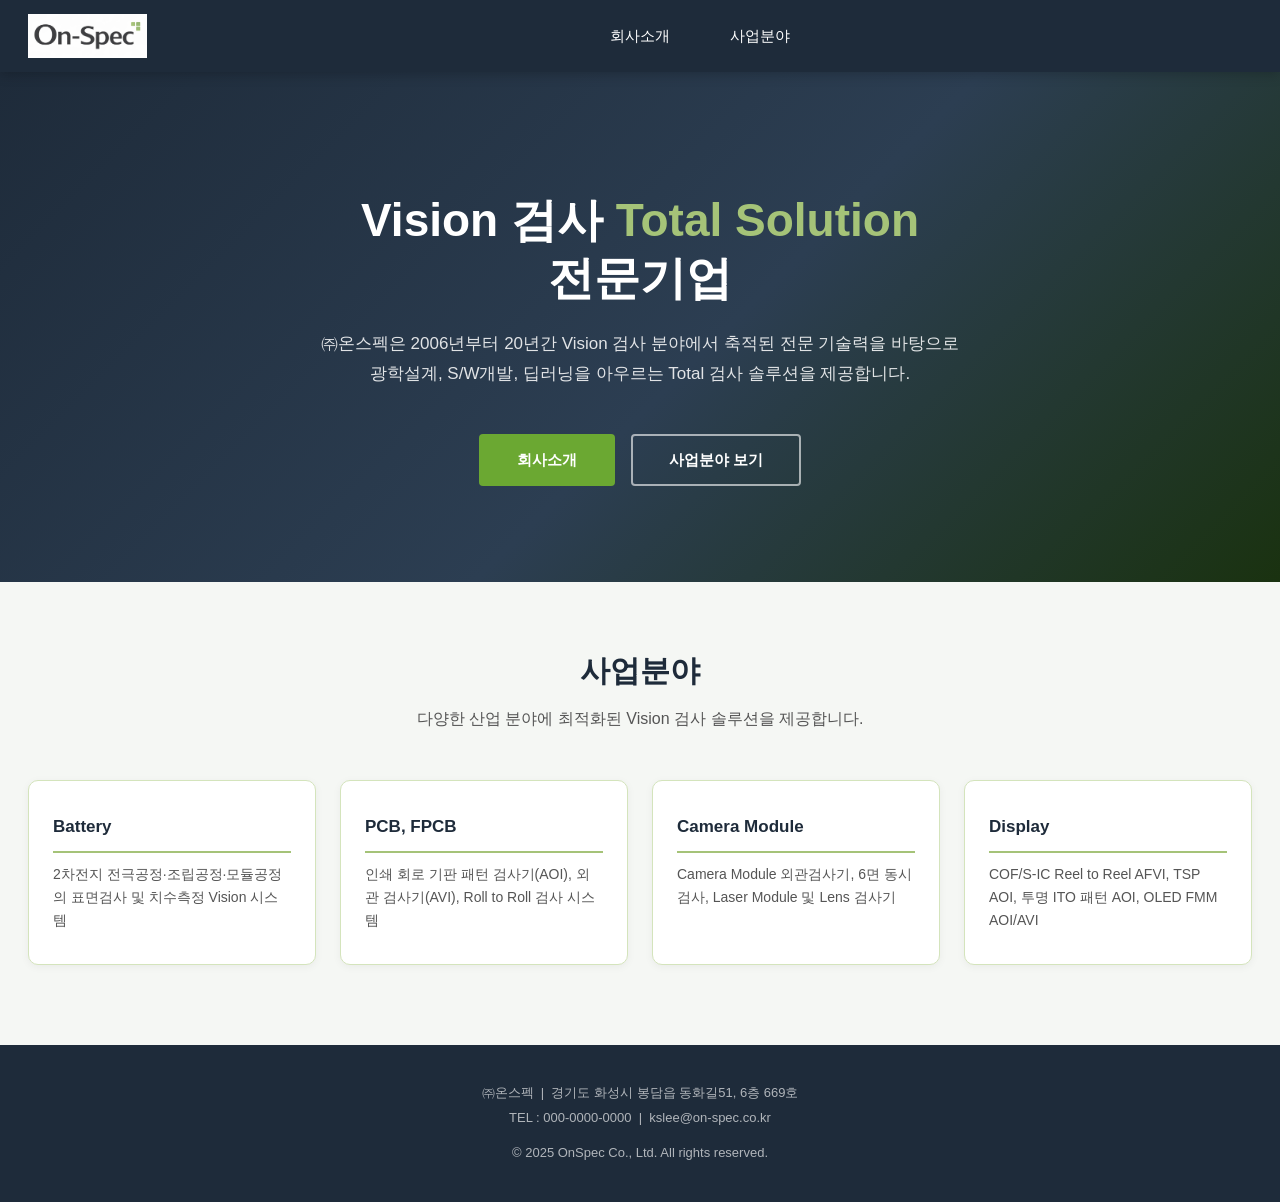
==== commit dd1b0a97: "Add style.css, update index.html, create about.html and business.html Agent-Logs-Url: https://github" ====
--- a/index.html
+++ b/index.html
@@ -1,153 +1,131 @@
 <!DOCTYPE html>
 <html lang="ko">
 <head>
-    <meta charset="UTF-8">
-    <meta name="viewport" content="width=device-width, initial-scale=1.0">
-    <link rel="icon" href="favicon.ico" type="image/x-icon">
-    <title>OnSpec — Vision Inspection Solutions</title>
-    <link rel="stylesheet" href="style.css">
+  <meta charset="UTF-8">
+  <meta name="viewport" content="width=device-width, initial-scale=1.0">
+  <link rel="icon" href="favicon.ico" type="image/x-icon">
+  <title>㈜온스펙 - Vision 검사 Total Solution</title>
+  <link rel="stylesheet" href="style.css">
 </head>
 <body>
 
-<!-- ========== HEADER ========== -->
+<!-- ══ HEADER ══════════════════════════════════════════════ -->
 <header class="site-header">
-    <div class="header-inner">
-        <a href="index.html" class="site-logo">
-            <img src="res/logo.png" alt="OnSpec 로고">
-        </a>
-        <div class="nav-spacer"></div>
-        <nav class="main-nav" aria-label="주 메뉴">
-            <ul class="nav-list">
-                <li class="nav-item has-dropdown">
-                    <a href="company.html">회사소개</a>
-                    <ul class="dropdown">
-                        <li><a href="company.html#profile">Profile</a></li>
-                        <li><a href="company.html#org">조직도</a></li>
-                        <li><a href="company.html#location">Location</a></li>
-                        <li><a href="company.html#contact">Contact</a></li>
-                    </ul>
-                </li>
-                <li class="nav-item has-dropdown">
-                    <a href="business.html">사업분야</a>
-                    <ul class="dropdown">
-                        <li><a href="business.html#battery">이차전지</a></li>
-                        <li><a href="business.html#pcb">PCB, FPCB</a></li>
-                        <li><a href="business.html#camera">카메라 모듈</a></li>
-                        <li><a href="business.html#display">Display</a></li>
-                    </ul>
-                </li>
-            </ul>
-        </nav>
-        <button class="nav-toggle" id="navToggle" aria-label="메뉴 열기" aria-expanded="false">
-            <span></span><span></span><span></span>
-        </button>
+  <div class="header-inner">
+    <div class="logo">
+      <a href="index.html"><img src="res/logo.png" alt="㈜온스펙"></a>
     </div>
+    <nav class="main-nav">
+      <ul>
+        <li class="has-dropdown">
+          <a href="about.html">회사소개</a>
+          <ul class="dropdown">
+            <li><a href="about.html#profile">Profile</a></li>
+            <li><a href="about.html#orgchart">Org Chart</a></li>
+            <li><a href="about.html#location">Location</a></li>
+            <li><a href="about.html#contact">Contact</a></li>
+          </ul>
+        </li>
+        <li class="has-dropdown">
+          <a href="business.html">사업분야</a>
+          <ul class="dropdown">
+            <li><a href="business.html#battery">Battery</a></li>
+            <li><a href="business.html#pcb">PCB, FPCB</a></li>
+            <li><a href="business.html#camera">Camera Module</a></li>
+            <li><a href="business.html#display">Display</a></li>
+          </ul>
+        </li>
+      </ul>
+    </nav>
+    <button class="menu-toggle" id="menuToggle" aria-label="메뉴 열기">
+      <span></span><span></span><span></span>
+    </button>
+  </div>
 </header>
 
-<!-- Mobile nav drawer -->
-<nav class="mobile-nav" id="mobileNav" aria-label="모바일 메뉴">
-    <ul>
-        <li>
-            <a class="mobile-parent" data-target="sub1">회사소개</a>
-            <ul class="mobile-sub" id="sub1">
-                <li><a href="company.html#profile">Profile</a></li>
-                <li><a href="company.html#org">조직도</a></li>
-                <li><a href="company.html#location">Location</a></li>
-                <li><a href="company.html#contact">Contact</a></li>
-            </ul>
-        </li>
-        <li>
-            <a class="mobile-parent" data-target="sub2">사업분야</a>
-            <ul class="mobile-sub" id="sub2">
-                <li><a href="business.html#battery">이차전지</a></li>
-                <li><a href="business.html#pcb">PCB, FPCB</a></li>
-                <li><a href="business.html#camera">카메라 모듈</a></li>
-                <li><a href="business.html#display">Display</a></li>
-            </ul>
-        </li>
-    </ul>
+<!-- ══ MOBILE NAV ══════════════════════════════════════════ -->
+<nav class="mobile-nav" id="mobileNav">
+  <ul>
+    <li>
+      <a href="about.html">회사소개</a>
+      <ul class="mobile-sub">
+        <li><a href="about.html#profile">Profile</a></li>
+        <li><a href="about.html#orgchart">Org Chart</a></li>
+        <li><a href="about.html#location">Location</a></li>
+        <li><a href="about.html#contact">Contact</a></li>
+      </ul>
+    </li>
+    <li>
+      <a href="business.html">사업분야</a>
+      <ul class="mobile-sub">
+        <li><a href="business.html#battery">Battery</a></li>
+        <li><a href="business.html#pcb">PCB, FPCB</a></li>
+        <li><a href="business.html#camera">Camera Module</a></li>
+        <li><a href="business.html#display">Display</a></li>
+      </ul>
+    </li>
+  </ul>
 </nav>
 
-<!-- ========== HERO ========== -->
-<section class="hero">
-    <h1>㈜온스펙<br><em>Vision Inspection Solutions</em></h1>
-    <p>광학설계 · S/W개발 · 딥러닝 기반<br>Total 검사 솔루션으로 고객의 가치에 기여합니다.</p>
-    <div class="hero-cta">
-        <a href="company.html" class="btn-primary">회사소개</a>
+<!-- ══ PAGE BODY ════════════════════════════════════════════ -->
+<div class="page-body">
+
+  <!-- HERO -->
+  <section class="hero">
+    <div class="hero-inner">
+      <h1>Vision 검사 <em>Total Solution</em><br>전문기업</h1>
+      <p>㈜온스펙은 2006년부터 20년간 Vision 검사 분야에서 축적된 전문 기술력을 바탕으로<br>
+        광학설계, S/W개발, 딥러닝을 아우르는 Total 검사 솔루션을 제공합니다.</p>
+      <div class="hero-cta">
+        <a href="about.html" class="btn-primary">회사소개</a>
         <a href="business.html" class="btn-outline">사업분야 보기</a>
+      </div>
     </div>
-</section>
+  </section>
 
-<!-- ========== INTRO CARDS ========== -->
-<section class="home-section">
-    <h2 class="section-title">Why <span>OnSpec</span>?</h2>
-    <p class="section-subtitle">2006년 이래 20년간 Vision 검사 분야를 선도해 온 전문가 집단</p>
-    <div class="cards-grid">
-        <a href="company.html#profile" class="card card-accent clickable">
-            <h3>20년 경험</h3>
-            <p>2006년부터 축적된 Vision 검사 전문 노하우로 최고 품질의 솔루션을 제공합니다.</p>
-        </a>
-        <a href="business.html#battery" class="card card-accent clickable">
-            <h3>이차전지</h3>
-            <p>전극·조립·모듈 공정 전반의 비전 검사 시스템을 공급합니다.</p>
-        </a>
-        <a href="business.html#pcb" class="card card-accent clickable">
-            <h3>PCB / FPCB</h3>
-            <p>AOI·AVI 및 Roll to Roll 패턴 검사기로 정밀 회로 기판 검사를 지원합니다.</p>
-        </a>
-        <a href="business.html#camera" class="card card-accent clickable">
-            <h3>카메라 모듈</h3>
-            <p>Camera / Laser / Lens 모듈 외관 검사기를 통한 고정밀 품질 관리.</p>
-        </a>
-        <a href="business.html#display" class="card card-accent clickable">
-            <h3>Display</h3>
-            <p>COF·S-IC Reel to Reel, TSP AOI, OLED FMM AOI/AVI 솔루션 제공.</p>
-        </a>
-        <a href="company.html#contact" class="card card-accent clickable">
-            <h3>문의하기</h3>
-            <p>최적의 검사 솔루션 상담 및 기술 지원을 위해 언제든지 연락 주세요.</p>
-        </a>
+  <!-- OVERVIEW -->
+  <section class="overview">
+    <div class="overview-title">
+      <h2>사업분야</h2>
+      <p>다양한 산업 분야에 최적화된 Vision 검사 솔루션을 제공합니다.</p>
     </div>
-</section>
+    <div class="overview-grid">
+      <a href="business.html#battery" class="overview-card">
+        <h3>Battery</h3>
+        <p>2차전지 전극공정·조립공정·모듈공정의 표면검사 및 치수측정 Vision 시스템</p>
+      </a>
+      <a href="business.html#pcb" class="overview-card">
+        <h3>PCB, FPCB</h3>
+        <p>인쇄 회로 기판 패턴 검사기(AOI), 외관 검사기(AVI), Roll to Roll 검사 시스템</p>
+      </a>
+      <a href="business.html#camera" class="overview-card">
+        <h3>Camera Module</h3>
+        <p>Camera Module 외관검사기, 6면 동시검사, Laser Module 및 Lens 검사기</p>
+      </a>
+      <a href="business.html#display" class="overview-card">
+        <h3>Display</h3>
+        <p>COF/S-IC Reel to Reel AFVI, TSP AOI, 투명 ITO 패턴 AOI, OLED FMM AOI/AVI</p>
+      </a>
+    </div>
+  </section>
 
-<div class="banner-strip">
-    <h2>Total Vision Inspection Solution Provider</h2>
-    <p>광학설계부터 딥러닝 AI 검사까지 — 원스톱 솔루션으로 고객 경쟁력을 높입니다.</p>
-</div>
+</div><!-- /.page-body -->
 
-<!-- ========== FOOTER ========== -->
+<!-- ══ FOOTER ══════════════════════════════════════════════ -->
 <footer class="site-footer">
-    <strong>㈜온스펙</strong> &nbsp;|&nbsp; 경기도 화성시 봉담읍 동화길51, 6층 669호<br>
-    © 2025 OnSpec Co., Ltd. All rights reserved.
+  <p>㈜온스펙 &nbsp;|&nbsp; 경기도 화성시 봉담읍 동화길51, 6층 669호</p>
+  <p>TEL : 000-0000-0000 &nbsp;|&nbsp; kslee@on-spec.co.kr</p>
+  <p style="margin-top:10px;">© 2025 OnSpec Co., Ltd. All rights reserved.</p>
 </footer>
 
 <script>
-(function () {
-    var toggle = document.getElementById('navToggle');
-    var drawer = document.getElementById('mobileNav');
+  const menuToggle = document.getElementById('menuToggle');
+  const mobileNav  = document.getElementById('mobileNav');
+  menuToggle.addEventListener('click', function () {
+    mobileNav.classList.toggle('open');
+    menuToggle.classList.toggle('open');
+  });
+</script>
 
-    toggle.addEventListener('click', function () {
-        var open = drawer.classList.toggle('open');
-        toggle.classList.toggle('active', open);
-        toggle.setAttribute('aria-expanded', String(open));
-    });
-
-    document.querySelectorAll('.mobile-parent').forEach(function (el) {
-        el.addEventListener('click', function () {
-            var targetId = el.getAttribute('data-target');
-            var sub = document.getElementById(targetId);
-            if (sub) sub.classList.toggle('open');
-        });
-    });
-
-    document.querySelectorAll('.mobile-nav a:not(.mobile-parent)').forEach(function (a) {
-        a.addEventListener('click', function () {
-            drawer.classList.remove('open');
-            toggle.classList.remove('active');
-            toggle.setAttribute('aria-expanded', 'false');
-        });
-    });
-})();
-</script>
 </body>
-</html>
+</html>
--- a/style.css
+++ b/style.css
@@ -1,694 +1,510 @@
-/* ======================================================
-   OnSpec Homepage — style.css
-   Color theme based on logo: charcoal #2c2c2e + olive-green #7db33a
-   ====================================================== */
-
-/* ---------- CSS Variables ---------- */
+/* ============================================================
+   style.css — ㈜온스펙 Homepage Styles
+   Color theme derived from res/logo.png:
+     Charcoal  #3C3C3C  (logo text)
+     Sage-green #A5C378  (logo accent)
+   ============================================================ */
+
+/* ── Variables ──────────────────────────────────────────── */
 :root {
-    --primary:        #2c2c2e;
-    --primary-light:  #444446;
-    --accent:         #7db33a;
-    --accent-hover:   #5f9020;
-    --accent-light:   #e8f2d8;
-    --bg:             #f5f7f2;
-    --bg-alt:         #eef2e6;
-    --white:          #ffffff;
-    --text:           #333333;
-    --text-muted:     #666666;
-    --border:         #d8e0c8;
-    --header-h:       72px;
-    --subnav-h:       48px;
-    --radius:         6px;
-    --shadow:         0 2px 12px rgba(0,0,0,.10);
-    --shadow-lg:      0 6px 24px rgba(0,0,0,.14);
-    --font:           'Malgun Gothic', 'Apple SD Gothic Neo', 'Noto Sans KR', Arial, sans-serif;
-    --transition:     0.22s ease;
-}
-
-/* ---------- Reset / Base ---------- */
+  --primary:        #1E2B3A;   /* dark navy-charcoal header */
+  --primary-light:  #2C3E52;
+  --accent:         #6BA832;   /* vivid green from logo */
+  --accent-dark:    #527A22;
+  --accent-light:   #A5C378;   /* logo sage-green, tints */
+  --text:           #2D2D2D;
+  --text-mid:       #555555;
+  --text-light:     #888888;
+  --bg:             #F5F7F4;
+  --bg-white:       #FFFFFF;
+  --bg-alt:         #EDF2E8;
+  --border:         #D4E4BC;
+  --header-h:       72px;
+  --subnav-h:       52px;
+}
+
+/* ── Reset / Base ───────────────────────────────────────── */
 *, *::before, *::after { box-sizing: border-box; margin: 0; padding: 0; }
-html { scroll-behavior: smooth; font-size: 16px; }
+
+html {
+  scroll-behavior: smooth;
+  scroll-padding-top: calc(var(--header-h) + var(--subnav-h));
+}
+
 body {
-    font-family: var(--font);
-    background: var(--bg);
-    color: var(--text);
-    line-height: 1.7;
-}
-img { max-width: 100%; height: auto; display: block; }
-a { color: inherit; text-decoration: none; }
-ul { list-style: none; }
-
-/* ---------- Scrollbar ---------- */
-::-webkit-scrollbar { width: 6px; }
-::-webkit-scrollbar-track { background: var(--bg); }
-::-webkit-scrollbar-thumb { background: var(--border); border-radius: 3px; }
-
-/* ======================================================
-   HEADER
-   ====================================================== */
+  font-family: 'Noto Sans KR', 'Apple SD Gothic Neo', 'Malgun Gothic', Arial, sans-serif;
+  color: var(--text);
+  background: var(--bg);
+  line-height: 1.65;
+}
+
+a { text-decoration: none; color: inherit; }
+img { max-width: 100%; display: block; }
+
+/* ── Header ─────────────────────────────────────────────── */
 .site-header {
-    position: sticky;
-    top: 0;
-    z-index: 1000;
-    height: var(--header-h);
-    background: var(--white);
-    border-bottom: 2px solid var(--accent);
-    box-shadow: var(--shadow);
-}
+  position: fixed;
+  inset: 0 0 auto 0;
+  height: var(--header-h);
+  background: var(--primary);
+  z-index: 1000;
+  box-shadow: 0 2px 12px rgba(0,0,0,0.22);
+}
+
 .header-inner {
-    max-width: 1280px;
-    margin: 0 auto;
-    padding: 0 24px;
-    height: 100%;
-    display: flex;
-    align-items: center;
-    gap: 32px;
+  max-width: 1280px;
+  margin: 0 auto;
+  height: 100%;
+  display: flex;
+  align-items: center;
+  padding: 0 28px;
 }
 
 /* Logo */
-.site-logo {
-    flex-shrink: 0;
-    display: flex;
-    align-items: center;
-}
-.site-logo img {
-    height: 44px;
-    width: auto;
-    display: block;
-}
-
-/* Nav wrapper — pushes nav to center by filling remaining space symmetrically */
-.nav-spacer { flex: 1; }
-
-/* Main Nav */
-.main-nav { display: flex; align-items: center; }
-.nav-list {
-    display: flex;
-    align-items: center;
-    gap: 0;
-}
-.nav-item {
-    position: relative;
-}
-.nav-item > a {
-    display: block;
-    padding: 0 28px;
-    height: var(--header-h);
-    line-height: var(--header-h);
-    font-size: 1rem;
-    font-weight: 600;
-    color: var(--primary);
-    white-space: nowrap;
-    transition: color var(--transition);
-}
-.nav-item > a:hover { color: var(--accent); }
+.logo { flex: 0 0 auto; }
+.logo a { display: block; }
+.logo img { height: 44px; width: auto; }
+
+/* Desktop nav */
+.main-nav {
+  flex: 1;
+  display: flex;
+  justify-content: center;
+}
+.main-nav > ul {
+  list-style: none;
+  display: flex;
+  gap: 4px;
+}
+.main-nav > ul > li { position: relative; }
+.main-nav > ul > li > a {
+  display: block;
+  padding: 10px 28px;
+  color: #fff;
+  font-size: 15px;
+  font-weight: 500;
+  border-radius: 4px;
+  transition: background 0.18s;
+}
+.main-nav > ul > li > a:hover { background: rgba(255,255,255,0.13); }
 
 /* Dropdown */
 .dropdown {
-    display: none;
-    position: absolute;
-    top: calc(var(--header-h) - 2px);
-    left: 0;
-    min-width: 160px;
-    background: var(--white);
-    border-top: 3px solid var(--accent);
-    border-radius: 0 0 var(--radius) var(--radius);
-    box-shadow: var(--shadow-lg);
-    z-index: 200;
-    overflow: hidden;
-}
-.nav-item:hover .dropdown,
-.nav-item.open .dropdown {
-    display: block;
-}
+  display: none;
+  position: absolute;
+  top: calc(100% + 6px);
+  left: 50%;
+  transform: translateX(-50%);
+  background: var(--bg-white);
+  border: 1px solid var(--border);
+  border-radius: 6px;
+  box-shadow: 0 8px 28px rgba(0,0,0,0.14);
+  list-style: none;
+  min-width: 148px;
+  overflow: hidden;
+  z-index: 1100;
+}
+.has-dropdown:hover .dropdown { display: block; }
 .dropdown li a {
-    display: block;
-    padding: 11px 20px;
-    font-size: .92rem;
-    color: var(--text);
-    transition: background var(--transition), color var(--transition);
-}
-.dropdown li a:hover {
-    background: var(--accent-light);
-    color: var(--accent-hover);
-}
-
-/* Hamburger button — mobile only */
-.nav-toggle {
-    display: none;
-    flex-direction: column;
-    justify-content: space-between;
-    width: 28px;
-    height: 20px;
-    cursor: pointer;
-    background: none;
-    border: none;
-    padding: 0;
-    margin-left: auto;
-    flex-shrink: 0;
-}
-.nav-toggle span {
-    display: block;
-    width: 100%;
-    height: 3px;
-    background: var(--primary);
-    border-radius: 2px;
-    transition: transform var(--transition), opacity var(--transition);
-}
-.nav-toggle.active span:nth-child(1) { transform: translateY(8.5px) rotate(45deg); }
-.nav-toggle.active span:nth-child(2) { opacity: 0; }
-.nav-toggle.active span:nth-child(3) { transform: translateY(-8.5px) rotate(-45deg); }
-
-/* Mobile drawer */
+  display: block;
+  padding: 11px 20px;
+  font-size: 14px;
+  color: var(--text);
+  white-space: nowrap;
+  transition: background 0.15s, color 0.15s;
+}
+.dropdown li a:hover { background: var(--bg-alt); color: var(--accent); }
+
+/* Hamburger button */
+.menu-toggle {
+  display: none;
+  flex-direction: column;
+  gap: 5px;
+  background: none;
+  border: none;
+  cursor: pointer;
+  padding: 8px;
+  margin-left: auto;
+}
+.menu-toggle span {
+  display: block;
+  width: 24px;
+  height: 2px;
+  background: #fff;
+  border-radius: 2px;
+  transition: all 0.28s;
+}
+.menu-toggle.open span:nth-child(1) { transform: translateY(7px) rotate(45deg); }
+.menu-toggle.open span:nth-child(2) { opacity: 0; }
+.menu-toggle.open span:nth-child(3) { transform: translateY(-7px) rotate(-45deg); }
+
+/* Mobile nav overlay */
 .mobile-nav {
-    display: none;
-    position: fixed;
-    top: var(--header-h);
-    left: 0;
-    width: 100%;
-    background: var(--white);
-    box-shadow: var(--shadow-lg);
-    z-index: 999;
-    max-height: calc(100vh - var(--header-h));
-    overflow-y: auto;
+  display: none;
+  position: fixed;
+  top: var(--header-h);
+  inset: var(--header-h) 0 0 0;
+  background: var(--primary);
+  z-index: 999;
+  overflow-y: auto;
 }
 .mobile-nav.open { display: block; }
-.mobile-nav ul { padding: 8px 0; }
+.mobile-nav ul { list-style: none; }
 .mobile-nav > ul > li > a {
-    display: block;
-    padding: 14px 24px;
-    font-weight: 600;
-    font-size: 1rem;
-    border-bottom: 1px solid var(--border);
-    color: var(--primary);
-}
-.mobile-nav .mobile-sub {
-    background: var(--bg-alt);
-    display: none;
-}
-.mobile-nav .mobile-sub.open { display: block; }
-.mobile-nav .mobile-sub li a {
-    display: block;
-    padding: 11px 40px;
-    font-size: .92rem;
-    color: var(--text-muted);
-    border-bottom: 1px solid var(--border);
-}
-.mobile-parent { cursor: pointer; }
-
-/* ======================================================
-   SUB-NAV (within company.html / business.html)
-   ====================================================== */
+  display: block;
+  padding: 15px 28px;
+  color: #fff;
+  font-size: 16px;
+  font-weight: 500;
+  border-bottom: 1px solid rgba(255,255,255,0.1);
+}
+.mobile-sub li a {
+  display: block;
+  padding: 12px 48px;
+  color: rgba(255,255,255,0.72);
+  font-size: 14px;
+  border-bottom: 1px solid rgba(255,255,255,0.06);
+}
+
+/* ── Page body offset ───────────────────────────────────── */
+.page-body { padding-top: var(--header-h); }
+
+/* ── Sub-navigation (about & business pages) ────────────── */
 .sub-nav {
-    position: sticky;
-    top: var(--header-h);
-    z-index: 500;
-    background: var(--primary);
-    height: var(--subnav-h);
-}
-.sub-nav-inner {
-    max-width: 1280px;
-    margin: 0 auto;
-    padding: 0 24px;
-    display: flex;
-    align-items: center;
-    height: 100%;
-    gap: 4px;
-}
-.sub-nav a {
-    display: inline-block;
-    padding: 0 20px;
-    height: var(--subnav-h);
-    line-height: var(--subnav-h);
-    font-size: .88rem;
-    color: rgba(255,255,255,.75);
-    font-weight: 500;
-    border-radius: var(--radius);
-    transition: background var(--transition), color var(--transition);
-}
-.sub-nav a:hover,
-.sub-nav a.active {
-    background: var(--accent);
-    color: var(--white);
-}
-
-/* ======================================================
-   HERO (index.html)
-   ====================================================== */
+  position: sticky;
+  top: var(--header-h);
+  background: var(--bg-white);
+  border-bottom: 2px solid var(--accent);
+  z-index: 100;
+  overflow-x: auto;
+  white-space: nowrap;
+}
+.sub-nav ul {
+  list-style: none;
+  display: flex;
+  max-width: 1280px;
+  margin: 0 auto;
+  padding: 0 24px;
+}
+.sub-nav ul li a {
+  display: block;
+  padding: 14px 22px;
+  font-size: 14px;
+  font-weight: 500;
+  color: var(--text-mid);
+  border-bottom: 3px solid transparent;
+  transition: color 0.18s, border-color 0.18s;
+}
+.sub-nav ul li a:hover { color: var(--accent); border-bottom-color: var(--accent); }
+.sub-nav ul li a.active { color: var(--accent); border-bottom-color: var(--accent); }
+
+/* ── Hero (index.html) ──────────────────────────────────── */
 .hero {
-    background: linear-gradient(135deg, var(--primary) 0%, #1a3a0a 100%);
-    color: var(--white);
-    padding: 100px 24px 90px;
-    text-align: center;
-}
+  background: linear-gradient(135deg, var(--primary) 0%, var(--primary-light) 55%, #1A3210 100%);
+  color: #fff;
+  padding: 120px 24px 96px;
+  text-align: center;
+}
+.hero-inner { max-width: 820px; margin: 0 auto; }
 .hero h1 {
-    font-size: clamp(2rem, 5vw, 3.2rem);
-    font-weight: 700;
-    letter-spacing: -0.5px;
-    margin-bottom: 16px;
-}
-.hero h1 em {
-    font-style: normal;
-    color: var(--accent);
-}
+  font-size: 46px;
+  font-weight: 700;
+  line-height: 1.25;
+  margin-bottom: 22px;
+}
+.hero h1 em { font-style: normal; color: var(--accent-light); }
 .hero p {
-    font-size: clamp(1rem, 2vw, 1.18rem);
-    color: rgba(255,255,255,.82);
-    max-width: 640px;
-    margin: 0 auto 36px;
-}
-.hero-cta {
-    display: inline-flex;
-    gap: 16px;
-    flex-wrap: wrap;
-    justify-content: center;
-}
+  font-size: 17px;
+  line-height: 1.78;
+  color: rgba(255,255,255,0.86);
+  margin-bottom: 44px;
+}
+.hero-cta { display: flex; gap: 16px; justify-content: center; flex-wrap: wrap; }
+
 .btn-primary {
-    display: inline-block;
-    padding: 13px 32px;
-    background: var(--accent);
-    color: var(--white);
-    border-radius: var(--radius);
-    font-size: 1rem;
-    font-weight: 600;
-    transition: background var(--transition);
-}
-.btn-primary:hover { background: var(--accent-hover); }
+  display: inline-block;
+  padding: 14px 38px;
+  background: var(--accent);
+  color: #fff;
+  font-size: 15px;
+  font-weight: 600;
+  border-radius: 4px;
+  transition: background 0.18s;
+}
+.btn-primary:hover { background: var(--accent-dark); }
+
 .btn-outline {
-    display: inline-block;
-    padding: 13px 32px;
-    border: 2px solid rgba(255,255,255,.55);
-    color: var(--white);
-    border-radius: var(--radius);
-    font-size: 1rem;
-    font-weight: 600;
-    transition: border-color var(--transition), background var(--transition);
-}
-.btn-outline:hover {
-    border-color: var(--white);
-    background: rgba(255,255,255,.1);
-}
-
-/* ======================================================
-   HOME — Feature Cards
-   ====================================================== */
-.home-section {
-    max-width: 1280px;
-    margin: 0 auto;
-    padding: 72px 24px;
+  display: inline-block;
+  padding: 12px 36px;
+  border: 2px solid rgba(255,255,255,0.6);
+  color: #fff;
+  font-size: 15px;
+  font-weight: 600;
+  border-radius: 4px;
+  transition: background 0.18s, border-color 0.18s;
+}
+.btn-outline:hover { background: rgba(255,255,255,0.12); border-color: #fff; }
+
+/* ── Overview cards (index.html) ────────────────────────── */
+.overview {
+  max-width: 1280px;
+  margin: 64px auto 80px;
+  padding: 0 28px;
+}
+.overview-title { text-align: center; margin-bottom: 48px; }
+.overview-title h2 { font-size: 30px; font-weight: 700; color: var(--primary); margin-bottom: 10px; }
+.overview-title p { font-size: 16px; color: var(--text-mid); }
+
+.overview-grid {
+  display: grid;
+  grid-template-columns: repeat(auto-fit, minmax(220px, 1fr));
+  gap: 24px;
+}
+.overview-card {
+  display: block;
+  background: var(--bg-white);
+  border-radius: 10px;
+  padding: 32px 24px;
+  border: 1px solid var(--border);
+  box-shadow: 0 2px 8px rgba(0,0,0,0.05);
+  transition: box-shadow 0.2s, transform 0.2s;
+}
+.overview-card:hover {
+  box-shadow: 0 6px 22px rgba(0,0,0,0.1);
+  transform: translateY(-3px);
+}
+.overview-card h3 {
+  font-size: 17px;
+  font-weight: 700;
+  color: var(--primary);
+  margin-bottom: 10px;
+  padding-bottom: 10px;
+  border-bottom: 2px solid var(--accent-light);
+}
+.overview-card p { font-size: 14px; color: var(--text-mid); line-height: 1.65; }
+
+/* ── Page sections (about & business) ──────────────────── */
+.page-section {
+  padding: 72px 0;
+  border-bottom: 1px solid var(--border);
+  scroll-margin-top: calc(var(--header-h) + var(--subnav-h));
+}
+.page-section:last-child { border-bottom: none; }
+.page-section:nth-child(even) { background: var(--bg-alt); }
+
+.section-inner {
+  max-width: 1100px;
+  margin: 0 auto;
+  padding: 0 32px;
 }
 .section-title {
-    font-size: clamp(1.4rem, 3vw, 2rem);
-    font-weight: 700;
-    color: var(--primary);
-    margin-bottom: 10px;
-}
-.section-title span { color: var(--accent); }
-.section-subtitle {
-    font-size: .98rem;
-    color: var(--text-muted);
-    margin-bottom: 40px;
-}
-.cards-grid {
-    display: grid;
-    grid-template-columns: repeat(auto-fit, minmax(240px, 1fr));
-    gap: 24px;
-}
-.card {
-    background: var(--white);
-    border: 1px solid var(--border);
-    border-radius: var(--radius);
-    padding: 32px 24px;
-    transition: box-shadow var(--transition), transform var(--transition);
-}
-.card.clickable { cursor: pointer; }
-.card.clickable:hover {
-    box-shadow: var(--shadow-lg);
-    transform: translateY(-3px);
-}
-.card-accent { border-top: 4px solid var(--accent); }
-.card h3 {
-    font-size: 1.1rem;
-    font-weight: 700;
-    color: var(--primary);
-    margin-bottom: 10px;
-}
-.card p { font-size: .9rem; color: var(--text-muted); }
-
-/* Banner strip */
-.banner-strip {
-    background: var(--accent);
-    color: var(--white);
-    padding: 40px 24px;
-    text-align: center;
-}
-.banner-strip h2 {
-    font-size: clamp(1.2rem, 2.5vw, 1.7rem);
-    font-weight: 600;
-}
-.banner-strip p {
-    font-size: .95rem;
-    color: rgba(255,255,255,.88);
-    margin-top: 8px;
-}
-
-/* ======================================================
-   PAGE CONTENT (company.html / business.html)
-   ====================================================== */
-.page-content {
-    max-width: 1100px;
-    margin: 0 auto;
-    padding: 0 24px 80px;
-}
-
-/* Section block */
-.content-section {
-    padding: 72px 0 48px;
-    border-bottom: 1px solid var(--border);
-    /* offset for sticky header + sub-nav */
-    scroll-margin-top: calc(var(--header-h) + var(--subnav-h) + 8px);
-}
-.content-section:last-child { border-bottom: none; }
-
-.section-heading {
-    display: flex;
-    align-items: center;
-    gap: 14px;
-    margin-bottom: 32px;
-}
-.section-heading h2 {
-    font-size: clamp(1.4rem, 3vw, 1.9rem);
-    font-weight: 700;
-    color: var(--primary);
-}
-.heading-line {
-    flex: 1;
-    height: 2px;
-    background: linear-gradient(to right, var(--accent), transparent);
-}
+  margin-bottom: 36px;
+  padding-bottom: 14px;
+  border-bottom: 2px solid var(--accent);
+}
+.section-title h2 { font-size: 26px; font-weight: 700; color: var(--primary); }
 
 /* Profile */
 .profile-intro {
-    background: var(--white);
-    border-left: 5px solid var(--accent);
-    border-radius: 0 var(--radius) var(--radius) 0;
-    padding: 28px 32px;
-    margin-bottom: 32px;
-    font-size: 1.02rem;
-    line-height: 1.85;
-    color: var(--text);
-    box-shadow: var(--shadow);
-}
-.info-grid {
-    display: grid;
-    grid-template-columns: repeat(auto-fit, minmax(280px, 1fr));
-    gap: 16px;
-}
-.info-item {
-    background: var(--white);
-    border: 1px solid var(--border);
-    border-radius: var(--radius);
-    padding: 18px 24px;
-    display: flex;
-    flex-direction: column;
-    gap: 4px;
-}
-.info-item .label {
-    font-size: .8rem;
-    font-weight: 600;
-    text-transform: uppercase;
-    letter-spacing: .6px;
-    color: var(--accent);
-}
-.info-item .value {
-    font-size: 1rem;
-    color: var(--text);
-    font-weight: 500;
-}
-
-/* Org chart */
+  font-size: 15.5px;
+  line-height: 1.8;
+  color: var(--text);
+  margin-bottom: 32px;
+  padding: 22px 26px;
+  background: var(--bg-white);
+  border-left: 4px solid var(--accent);
+  border-radius: 0 8px 8px 0;
+  box-shadow: 0 2px 8px rgba(0,0,0,0.05);
+}
+.profile-info { display: flex; flex-direction: column; gap: 0; }
+.profile-info-row {
+  display: flex;
+  gap: 12px;
+  padding: 14px 0;
+  border-bottom: 1px solid var(--border);
+  font-size: 15px;
+}
+.profile-info-row:last-child { border-bottom: none; }
+.profile-info-row .label {
+  font-weight: 600;
+  color: var(--primary);
+  min-width: 80px;
+  flex: 0 0 auto;
+}
+.profile-info-row .value { color: var(--text-mid); }
+
+/* Org Chart */
 .org-chart {
-    display: flex;
-    flex-direction: column;
-    align-items: center;
-    padding: 24px 0 8px;
-}
-.org-ceo {
-    background: var(--primary);
-    color: var(--white);
-    padding: 16px 40px;
-    border-radius: var(--radius);
-    font-size: 1rem;
-    font-weight: 700;
-    box-shadow: var(--shadow);
-    position: relative;
-}
-/* vertical line below CEO */
-.org-ceo::after {
-    content: '';
-    display: block;
-    position: absolute;
-    bottom: -30px;
-    left: 50%;
-    transform: translateX(-50%);
-    width: 2px;
-    height: 30px;
-    background: var(--accent);
-}
-/* wrapper for tree below CEO */
-.org-tree {
-    display: flex;
-    gap: 16px;
-    margin-top: 30px;
-    position: relative;
-}
-/* horizontal bar connecting all branch tops */
-.org-tree::before {
-    content: '';
-    position: absolute;
-    top: 0;
-    left: calc(50% / 4);
-    right: calc(50% / 4);
-    height: 2px;
-    background: var(--accent);
-}
-.org-branch {
-    display: flex;
-    flex-direction: column;
-    align-items: center;
-}
-/* vertical line above each node */
-.org-branch::before {
-    content: '';
-    width: 2px;
-    height: 28px;
-    background: var(--accent);
-}
-.org-node {
-    background: var(--white);
-    border: 2px solid var(--accent);
-    color: var(--primary);
-    padding: 12px 20px;
-    border-radius: var(--radius);
-    font-size: .9rem;
-    font-weight: 600;
-    text-align: center;
-    box-shadow: var(--shadow);
-    min-width: 110px;
-}
-
-/* Map */
-#map {
-    width: 100%;
-    height: 400px;
-    border-radius: var(--radius);
-    border: 1px solid var(--border);
-    overflow: hidden;
-    box-shadow: var(--shadow);
+  display: flex;
+  flex-direction: column;
+  align-items: center;
+}
+.org-top {
+  background: var(--primary);
+  color: #fff;
+  padding: 14px 52px;
+  border-radius: 6px;
+  font-weight: 600;
+  font-size: 16px;
+}
+.org-v-line { width: 2px; height: 30px; background: var(--accent); }
+.org-children-wrap {
+  display: flex;
+  border-top: 2px solid var(--accent);
+  justify-content: center;
+  flex-wrap: wrap;
+}
+.org-child {
+  display: flex;
+  flex-direction: column;
+  align-items: center;
+  padding: 0 18px;
+}
+.org-child-v { width: 2px; height: 28px; background: var(--accent); }
+.org-box {
+  background: var(--bg-white);
+  border: 2px solid var(--accent);
+  color: var(--primary);
+  padding: 11px 18px;
+  border-radius: 6px;
+  font-size: 14px;
+  font-weight: 600;
+  white-space: nowrap;
+  text-align: center;
+}
+
+/* Location / Map */
+#map-container {
+  width: 100%;
+  height: 440px;
+  border-radius: 8px;
+  overflow: hidden;
+  border: 1px solid var(--border);
+  box-shadow: 0 2px 14px rgba(0,0,0,0.09);
 }
 .map-address {
-    margin-top: 14px;
-    padding: 14px 20px;
-    background: var(--white);
-    border: 1px solid var(--border);
-    border-radius: var(--radius);
-    font-size: .95rem;
-    color: var(--text);
-}
-.map-address strong { color: var(--primary); }
+  margin-top: 14px;
+  font-size: 14px;
+  color: var(--text-mid);
+}
 
 /* Contact */
-.contact-table {
-    width: 100%;
-    background: var(--white);
-    border-radius: var(--radius);
-    border: 1px solid var(--border);
-    overflow: hidden;
-    box-shadow: var(--shadow);
-}
-.contact-table tr { border-bottom: 1px solid var(--border); }
-.contact-table tr:last-child { border-bottom: none; }
-.contact-table th {
-    background: var(--bg-alt);
-    padding: 16px 24px;
-    width: 140px;
-    font-size: .88rem;
-    font-weight: 700;
-    color: var(--primary);
-    text-align: left;
-    border-right: 1px solid var(--border);
-}
-.contact-table td {
-    padding: 16px 24px;
-    font-size: .95rem;
-    color: var(--text);
-}
-.contact-table td a { color: var(--accent-hover); }
-.contact-table td a:hover { text-decoration: underline; }
-
-/* ======================================================
-   BUSINESS PAGE
-   ====================================================== */
-.biz-block {
-    display: grid;
-    grid-template-columns: 1fr 1fr;
-    gap: 40px;
-    align-items: start;
-}
-.biz-block.reverse { direction: rtl; }
-.biz-block.reverse > * { direction: ltr; }
-
-.biz-img {
-    border-radius: var(--radius);
-    overflow: hidden;
-    box-shadow: var(--shadow-lg);
-    border: 1px solid var(--border);
-}
-.biz-img img {
-    width: 100%;
-    height: 300px;
-    object-fit: cover;
-}
-
-.biz-content { padding: 8px 0; }
-.biz-content ul {
-    margin-top: 8px;
-    display: flex;
-    flex-direction: column;
-    gap: 10px;
-}
-.biz-content ul li {
-    background: var(--white);
-    border: 1px solid var(--border);
-    border-left: 4px solid var(--accent);
-    border-radius: 0 var(--radius) var(--radius) 0;
-    padding: 12px 18px;
-    font-size: .92rem;
-    color: var(--text);
-    line-height: 1.5;
-}
-
-/* ======================================================
-   FOOTER
-   ====================================================== */
+.contact-list { display: flex; flex-direction: column; gap: 14px; }
+.contact-item {
+  display: flex;
+  gap: 20px;
+  align-items: center;
+  padding: 18px 24px;
+  background: var(--bg-white);
+  border-radius: 8px;
+  border: 1px solid var(--border);
+  box-shadow: 0 1px 5px rgba(0,0,0,0.04);
+}
+.contact-label { font-weight: 600; color: var(--primary); min-width: 72px; font-size: 15px; }
+.contact-value { color: var(--text-mid); font-size: 15px; }
+.contact-email { color: var(--accent-dark); transition: color 0.18s; }
+.contact-email:hover { color: var(--accent); }
+
+/* ── Business sections ──────────────────────────────────── */
+.biz-content {
+  display: grid;
+  grid-template-columns: 1fr 1fr;
+  gap: 44px;
+  align-items: start;
+}
+.biz-content.reverse { direction: rtl; }
+.biz-content.reverse > * { direction: ltr; }
+
+.biz-image {
+  border-radius: 10px;
+  overflow: hidden;
+  box-shadow: 0 4px 22px rgba(0,0,0,0.13);
+}
+.biz-image img { width: 100%; height: 300px; object-fit: cover; }
+
+.biz-detail h3 {
+  font-size: 16px;
+  font-weight: 700;
+  color: var(--primary);
+  margin-bottom: 12px;
+  padding-bottom: 8px;
+  border-bottom: 1px solid var(--border);
+}
+.biz-detail h3:not(:first-child) { margin-top: 22px; }
+
+.biz-list { list-style: none; margin-bottom: 6px; }
+.biz-list li {
+  position: relative;
+  padding: 7px 0 7px 16px;
+  font-size: 14px;
+  color: var(--text-mid);
+  border-bottom: 1px dashed var(--border);
+  line-height: 1.6;
+}
+.biz-list li:last-child { border-bottom: none; }
+.biz-list li::before {
+  content: '';
+  position: absolute;
+  left: 0;
+  top: 50%;
+  transform: translateY(-50%);
+  width: 5px;
+  height: 5px;
+  border-radius: 50%;
+  background: var(--accent);
+}
+
+/* ── Footer ─────────────────────────────────────────────── */
 .site-footer {
-    background: var(--primary);
-    color: rgba(255,255,255,.6);
-    text-align: center;
-    padding: 28px 24px;
-    font-size: .88rem;
-}
-.site-footer strong { color: rgba(255,255,255,.85); }
-
-/* ======================================================
-   DIVIDER
-   ====================================================== */
-.divider {
-    height: 1px;
-    background: var(--border);
-    margin: 0;
-}
-
-/* ======================================================
-   RESPONSIVE — Tablet (≤1024px)
-   ====================================================== */
+  background: var(--primary);
+  color: rgba(255,255,255,0.65);
+  text-align: center;
+  padding: 36px 24px;
+  font-size: 13px;
+  line-height: 1.9;
+}
+
+/* ── Responsive – Tablet (≤1024px) ─────────────────────── */
 @media (max-width: 1024px) {
-    .biz-block { gap: 28px; }
-}
-
-/* ======================================================
-   RESPONSIVE — Mobile (≤768px)
-   ====================================================== */
+  .hero h1 { font-size: 36px; }
+  .biz-content { grid-template-columns: 1fr; }
+  .biz-content.reverse { direction: ltr; }
+  .biz-image img { height: 240px; }
+}
+
+/* ── Responsive – Mobile (≤768px) ──────────────────────── */
 @media (max-width: 768px) {
-    :root { --header-h: 60px; --subnav-h: auto; }
-
-    /* Header */
-    .nav-spacer { display: none; }
-    .main-nav { display: none; }
-    .nav-toggle { display: flex; }
-
-    .header-inner { justify-content: space-between; }
-    .site-logo img { height: 36px; }
-
-    /* Sub-nav */
-    .sub-nav { height: auto; position: static; }
-    .sub-nav-inner {
-        flex-wrap: wrap;
-        padding: 8px 12px;
-        gap: 6px;
-    }
-    .sub-nav a {
-        height: auto;
-        line-height: 1.5;
-        padding: 6px 14px;
-        font-size: .82rem;
-    }
-
-    /* Hero */
-    .hero { padding: 64px 20px 56px; }
-
-    /* Business grid */
-    .biz-block { grid-template-columns: 1fr; gap: 20px; }
-    .biz-block.reverse { direction: ltr; }
-    .biz-img img { height: 220px; }
-
-    /* Org chart */
-    .org-tree { flex-wrap: wrap; justify-content: center; }
-    .org-tree::before { display: none; }
-
-    /* Org branches */
-    .org-branches { flex-wrap: wrap; justify-content: center; }
-
-    /* Contact table */
-    .contact-table, .contact-table tbody,
-    .contact-table tr, .contact-table th, .contact-table td {
-        display: block;
-    }
-    .contact-table th {
-        width: 100%;
-        border-right: none;
-        border-bottom: none;
-        padding: 12px 16px 4px;
-    }
-    .contact-table td { padding: 4px 16px 12px; }
-
-    /* Info grid */
-    .info-grid { grid-template-columns: 1fr; }
-
-    /* Map */
-    #map { height: 280px; }
-
-    /* Cards */
-    .cards-grid { grid-template-columns: 1fr; }
-}
-
-/* ======================================================
-   RESPONSIVE — Small mobile (≤480px)
-   ====================================================== */
-@media (max-width: 480px) {
-    .home-section { padding: 48px 16px; }
-    .page-content { padding: 0 16px 60px; }
-    .content-section { padding: 48px 0 32px; }
-    .org-node { min-width: 90px; padding: 10px 12px; font-size: .82rem; }
-    .profile-intro { padding: 20px 18px; }
-}
+  :root { --header-h: 60px; }
+
+  .main-nav { display: none; }
+  .menu-toggle { display: flex; }
+  .logo img { height: 36px; }
+
+  .hero { padding: 80px 20px 64px; }
+  .hero h1 { font-size: 26px; }
+  .hero p { font-size: 14.5px; }
+
+  .overview { margin: 40px auto 56px; }
+  .overview-title h2 { font-size: 22px; }
+  .overview-grid { grid-template-columns: 1fr; }
+
+  .section-inner { padding: 0 18px; }
+  .page-section { padding: 48px 0; }
+  .section-title h2 { font-size: 21px; }
+
+  .profile-intro { font-size: 14px; padding: 16px 18px; }
+  .profile-info-row { flex-direction: column; gap: 3px; }
+
+  .org-children-wrap { flex-wrap: wrap; }
+  .org-child { padding: 0 10px; }
+  .org-box { padding: 9px 12px; font-size: 13px; }
+
+  #map-container { height: 300px; }
+
+  .contact-item { flex-direction: column; align-items: flex-start; gap: 4px; padding: 14px 16px; }
+
+  .biz-image img { height: 200px; }
+
+  .sub-nav ul { padding: 0 12px; }
+  .sub-nav ul li a { padding: 12px 14px; font-size: 13px; }
+}
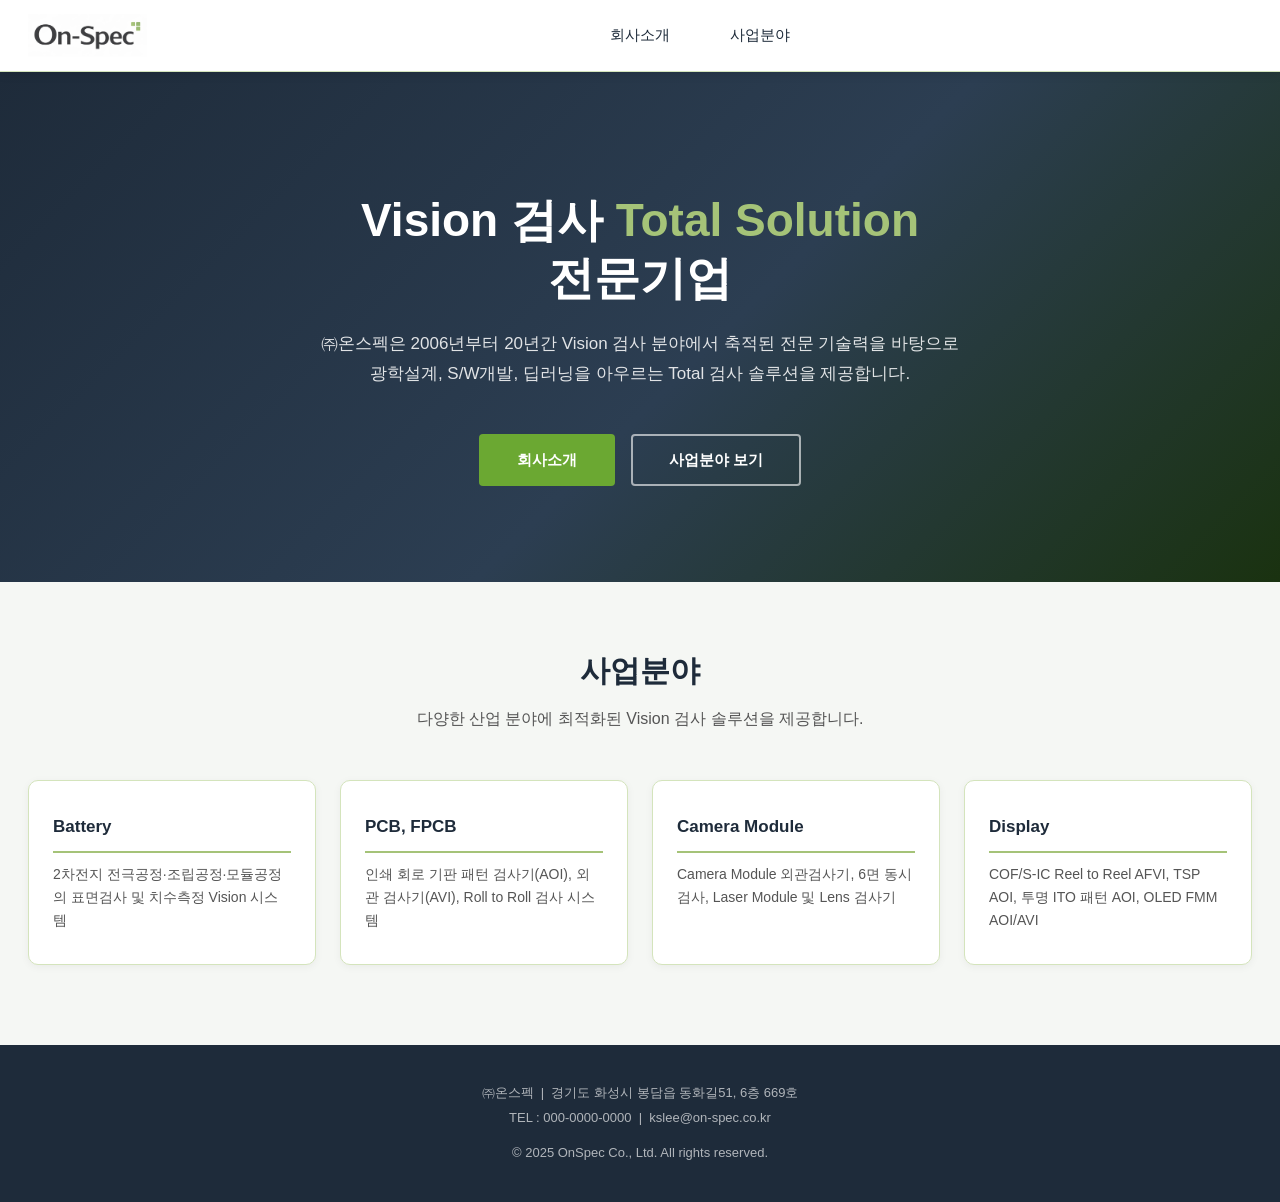
==== commit b745bdc3: "Fix mobile org chart layout and mobile nav auto-close on link tap Agent-Logs-Url: https://github.com" ====
--- a/index.html
+++ b/index.html
@@ -115,7 +115,7 @@
 <footer class="site-footer">
   <p>㈜온스펙 &nbsp;|&nbsp; 경기도 화성시 봉담읍 동화길51, 6층 669호</p>
   <p>TEL : 000-0000-0000 &nbsp;|&nbsp; kslee@on-spec.co.kr</p>
-  <p style="margin-top:10px;">© 2025 OnSpec Co., Ltd. All rights reserved.</p>
+  <p class="footer-copy">© 2025 OnSpec Co., Ltd. All rights reserved.</p>
 </footer>
 
 <script>
@@ -125,6 +125,14 @@
     mobileNav.classList.toggle('open');
     menuToggle.classList.toggle('open');
   });
+
+  /* Close mobile nav when any nav link is tapped (same-page anchors) */
+  mobileNav.querySelectorAll('a').forEach(function (link) {
+    link.addEventListener('click', function () {
+      mobileNav.classList.remove('open');
+      menuToggle.classList.remove('open');
+    });
+  });
 </script>
 
 </body>
--- a/style.css
+++ b/style.css
@@ -46,9 +46,10 @@
   position: fixed;
   inset: 0 0 auto 0;
   height: var(--header-h);
-  background: var(--primary);
+  background: #ffffff;
   z-index: 1000;
-  box-shadow: 0 2px 12px rgba(0,0,0,0.22);
+  box-shadow: 0 2px 10px rgba(0,0,0,0.10);
+  border-bottom: 1px solid var(--border);
 }
 
 .header-inner {
@@ -80,19 +81,19 @@
 .main-nav > ul > li > a {
   display: block;
   padding: 10px 28px;
-  color: #fff;
+  color: var(--primary);
   font-size: 15px;
   font-weight: 500;
   border-radius: 4px;
-  transition: background 0.18s;
-}
-.main-nav > ul > li > a:hover { background: rgba(255,255,255,0.13); }
+  transition: background 0.18s, color 0.18s;
+}
+.main-nav > ul > li > a:hover { background: var(--bg-alt); color: var(--accent); }
 
 /* Dropdown */
 .dropdown {
   display: none;
   position: absolute;
-  top: calc(100% + 6px);
+  top: 100%;
   left: 50%;
   transform: translateX(-50%);
   background: var(--bg-white);
@@ -103,8 +104,19 @@
   min-width: 148px;
   overflow: hidden;
   z-index: 1100;
+  padding-top: 6px;
 }
 .has-dropdown:hover .dropdown { display: block; }
+/* Invisible bridge over the gap so the mouse can reach the dropdown */
+.has-dropdown::after {
+  content: '';
+  position: absolute;
+  top: 100%;
+  left: 0;
+  right: 0;
+  height: 6px;
+  z-index: 1090;
+}
 .dropdown li a {
   display: block;
   padding: 11px 20px;
@@ -130,7 +142,7 @@
   display: block;
   width: 24px;
   height: 2px;
-  background: #fff;
+  background: var(--primary);
   border-radius: 2px;
   transition: all 0.28s;
 }
@@ -338,29 +350,75 @@
   display: flex;
   flex-direction: column;
   align-items: center;
-}
-.org-top {
+  padding: 16px 0 8px;
+}
+
+.org-root {
+  position: relative;
+  padding-bottom: 36px;
+}
+.org-root::after {
+  content: '';
+  position: absolute;
+  bottom: 0;
+  left: 50%;
+  transform: translateX(-50%);
+  width: 2px;
+  height: 36px;
+  background: var(--accent);
+}
+
+.org-root-box {
   background: var(--primary);
   color: #fff;
   padding: 14px 52px;
   border-radius: 6px;
-  font-weight: 600;
+  font-weight: 700;
   font-size: 16px;
-}
-.org-v-line { width: 2px; height: 30px; background: var(--accent); }
-.org-children-wrap {
-  display: flex;
-  border-top: 2px solid var(--accent);
+  box-shadow: 0 4px 14px rgba(0,0,0,0.18);
+}
+
+.org-branches {
+  display: flex;
   justify-content: center;
-  flex-wrap: wrap;
-}
-.org-child {
+  width: 100%;
+  max-width: 800px;
+}
+
+.org-branch {
+  flex: 1;
+  padding-top: 36px;
   display: flex;
   flex-direction: column;
   align-items: center;
-  padding: 0 18px;
-}
-.org-child-v { width: 2px; height: 28px; background: var(--accent); }
+  position: relative;
+}
+
+/* Horizontal connector */
+.org-branch::before {
+  content: '';
+  position: absolute;
+  top: 0;
+  left: 0;
+  right: 0;
+  height: 2px;
+  background: var(--accent);
+}
+.org-branch:first-child::before { left: 50%; }
+.org-branch:last-child::before  { right: 50%; }
+
+/* Vertical drop connector */
+.org-branch::after {
+  content: '';
+  position: absolute;
+  top: 0;
+  left: 50%;
+  transform: translateX(-50%);
+  width: 2px;
+  height: 36px;
+  background: var(--accent);
+}
+
 .org-box {
   background: var(--bg-white);
   border: 2px solid var(--accent);
@@ -371,6 +429,7 @@
   font-weight: 600;
   white-space: nowrap;
   text-align: center;
+  box-shadow: 0 2px 8px rgba(0,0,0,0.07);
 }
 
 /* Location / Map */
@@ -463,6 +522,7 @@
   font-size: 13px;
   line-height: 1.9;
 }
+.site-footer .footer-copy { margin-top: 10px; }
 
 /* ── Responsive – Tablet (≤1024px) ─────────────────────── */
 @media (max-width: 1024px) {
@@ -495,9 +555,16 @@
   .profile-intro { font-size: 14px; padding: 16px 18px; }
   .profile-info-row { flex-direction: column; gap: 3px; }
 
-  .org-children-wrap { flex-wrap: wrap; }
-  .org-child { padding: 0 10px; }
-  .org-box { padding: 9px 12px; font-size: 13px; }
+  /* Org Chart – keep single-row tree, scale down for mobile */
+  .org-chart { overflow-x: auto; align-items: flex-start; padding: 16px 0; }
+  .org-chart > * { min-width: max-content; margin: 0 auto; }
+  .org-root { padding-bottom: 24px; }
+  .org-root::after { height: 24px; }
+  .org-root-box { padding: 10px 22px; font-size: 14px; }
+  .org-branches { max-width: none; }
+  .org-branch { padding-top: 24px; }
+  .org-branch::after { height: 24px; }
+  .org-box { padding: 8px 11px; font-size: 12px; }
 
   #map-container { height: 300px; }
 
